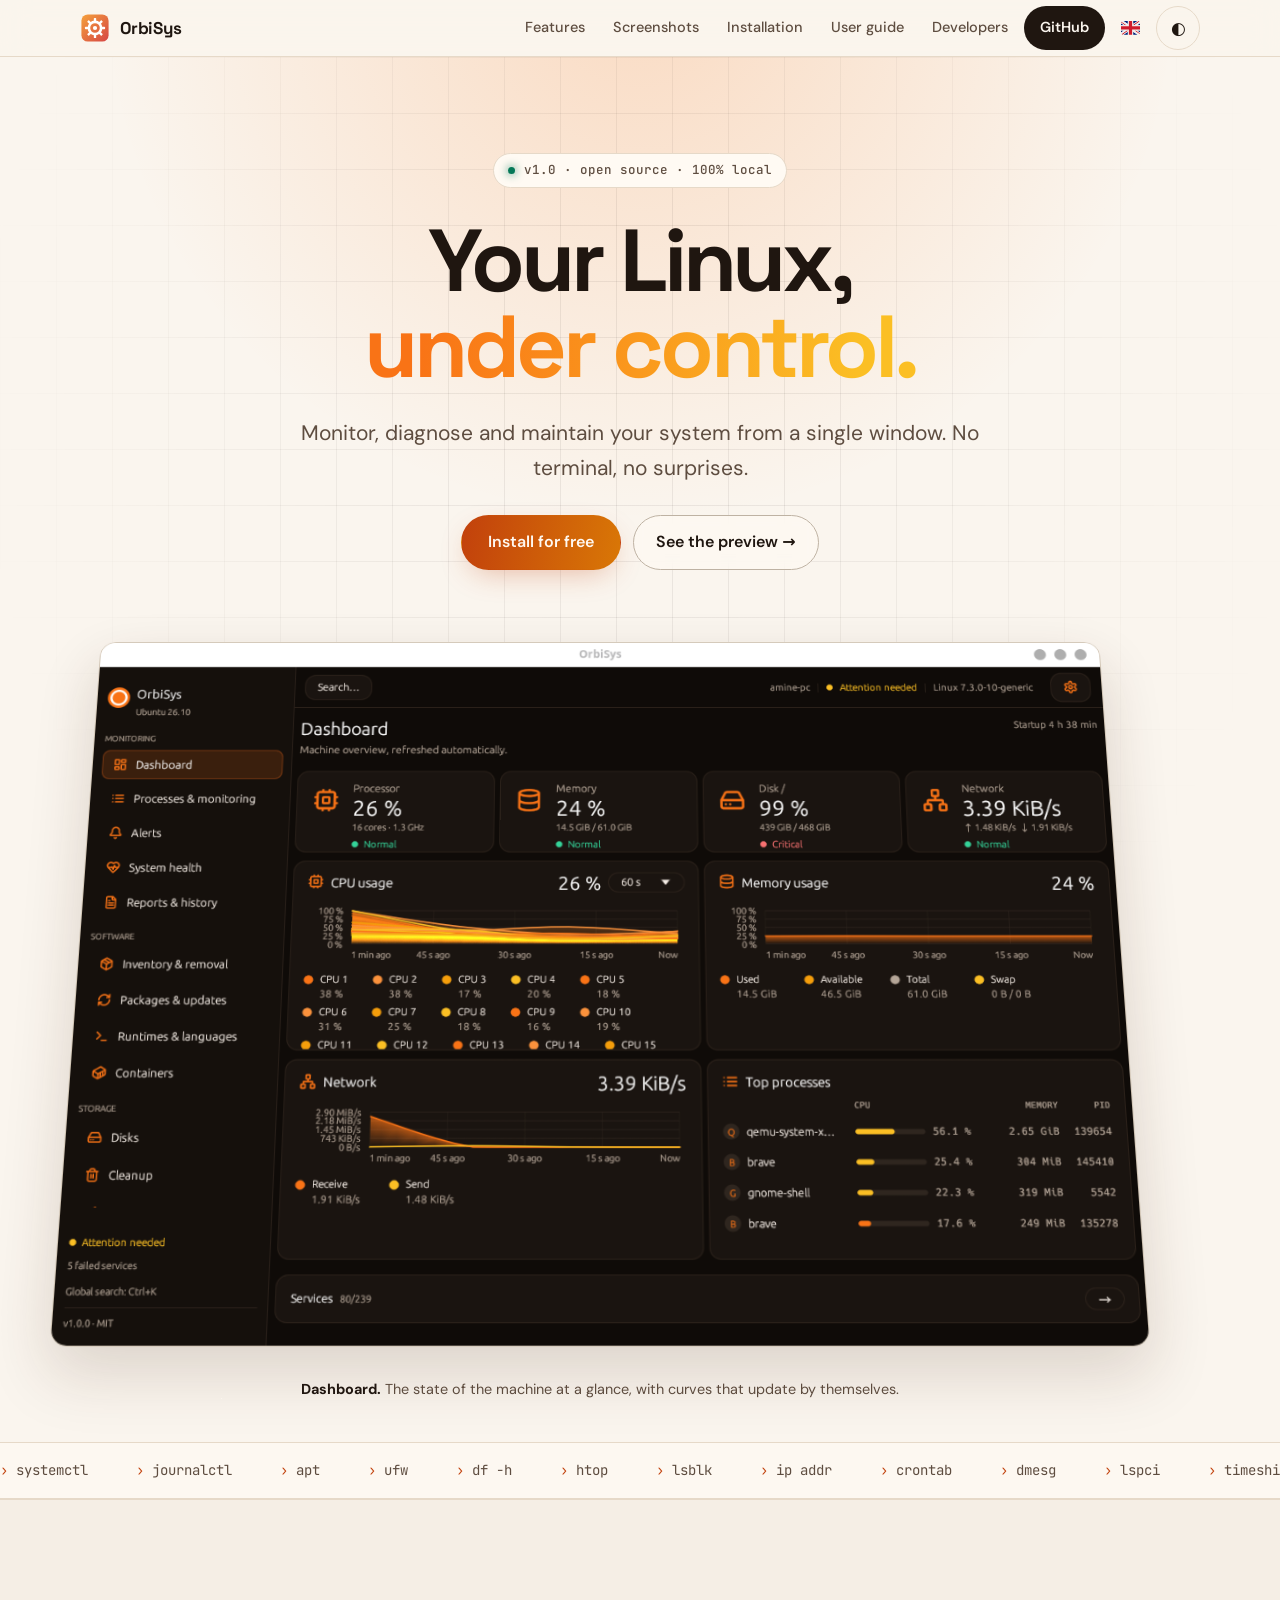
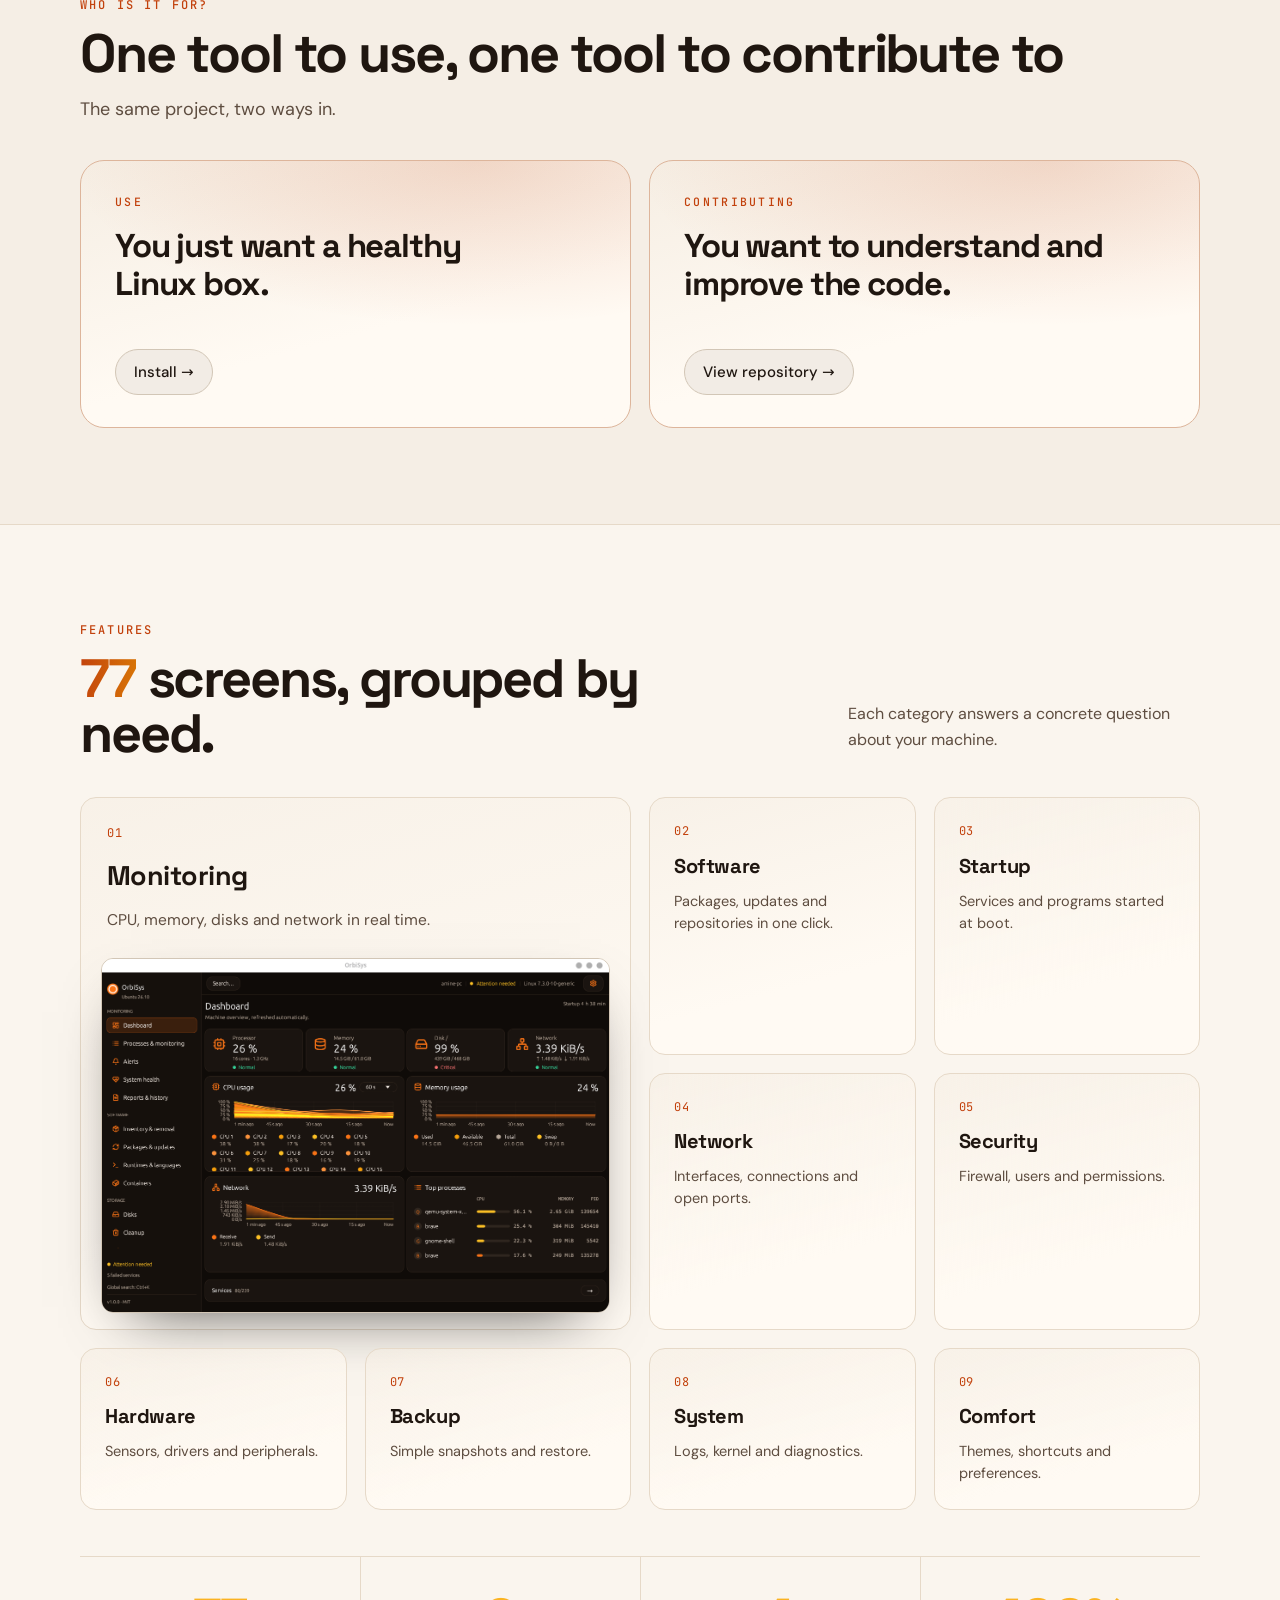
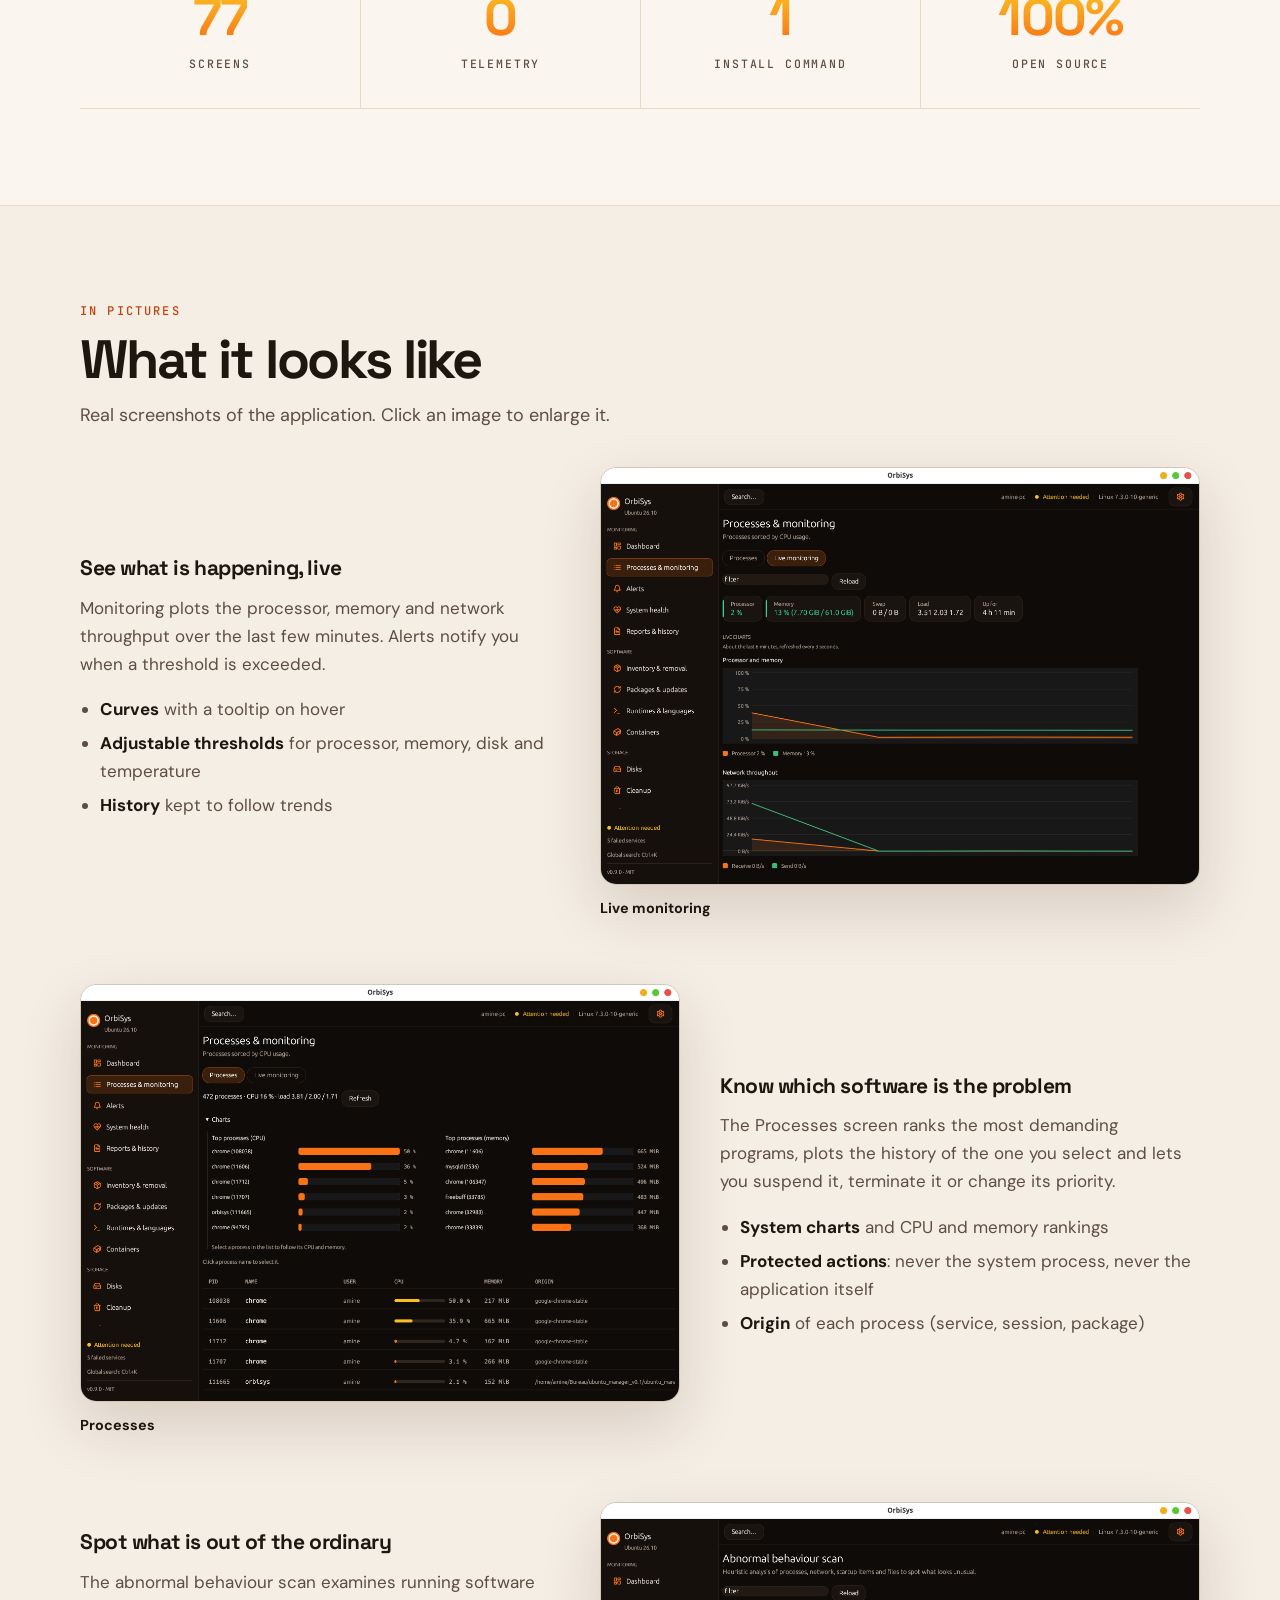
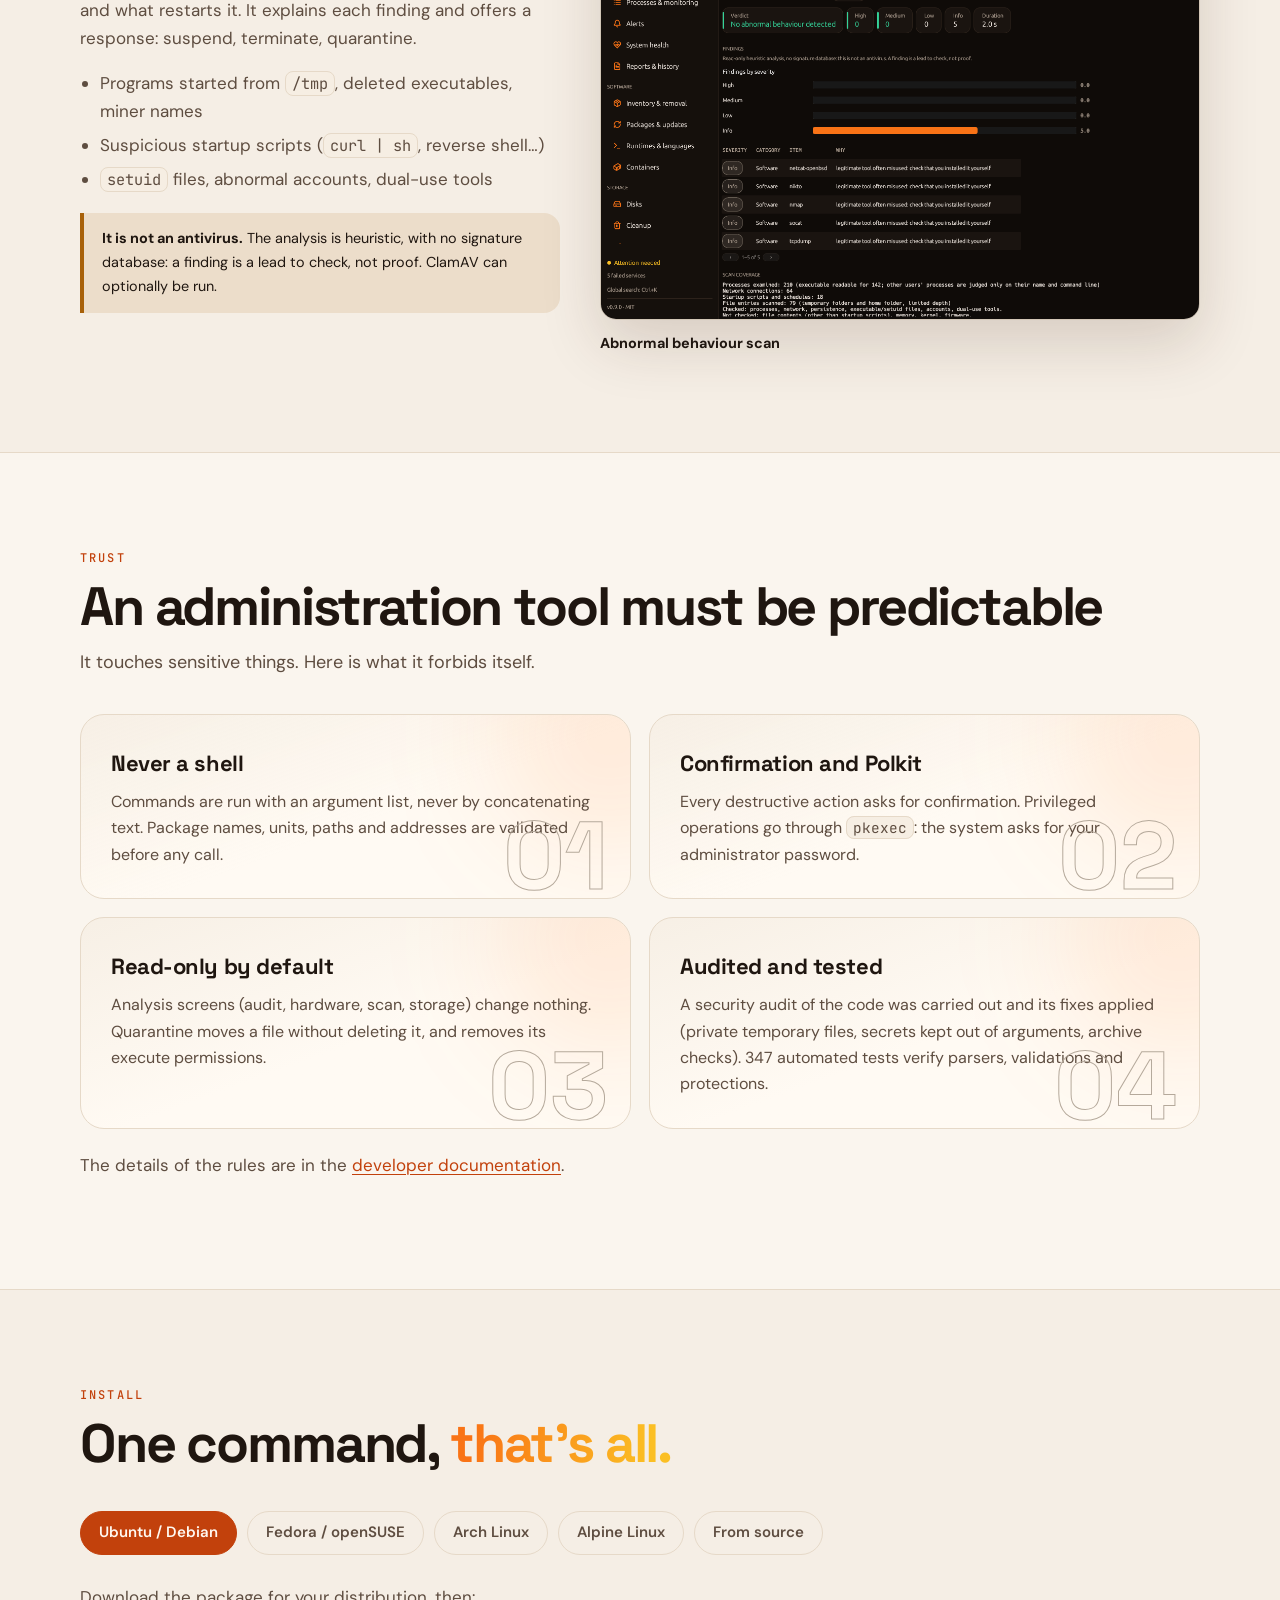
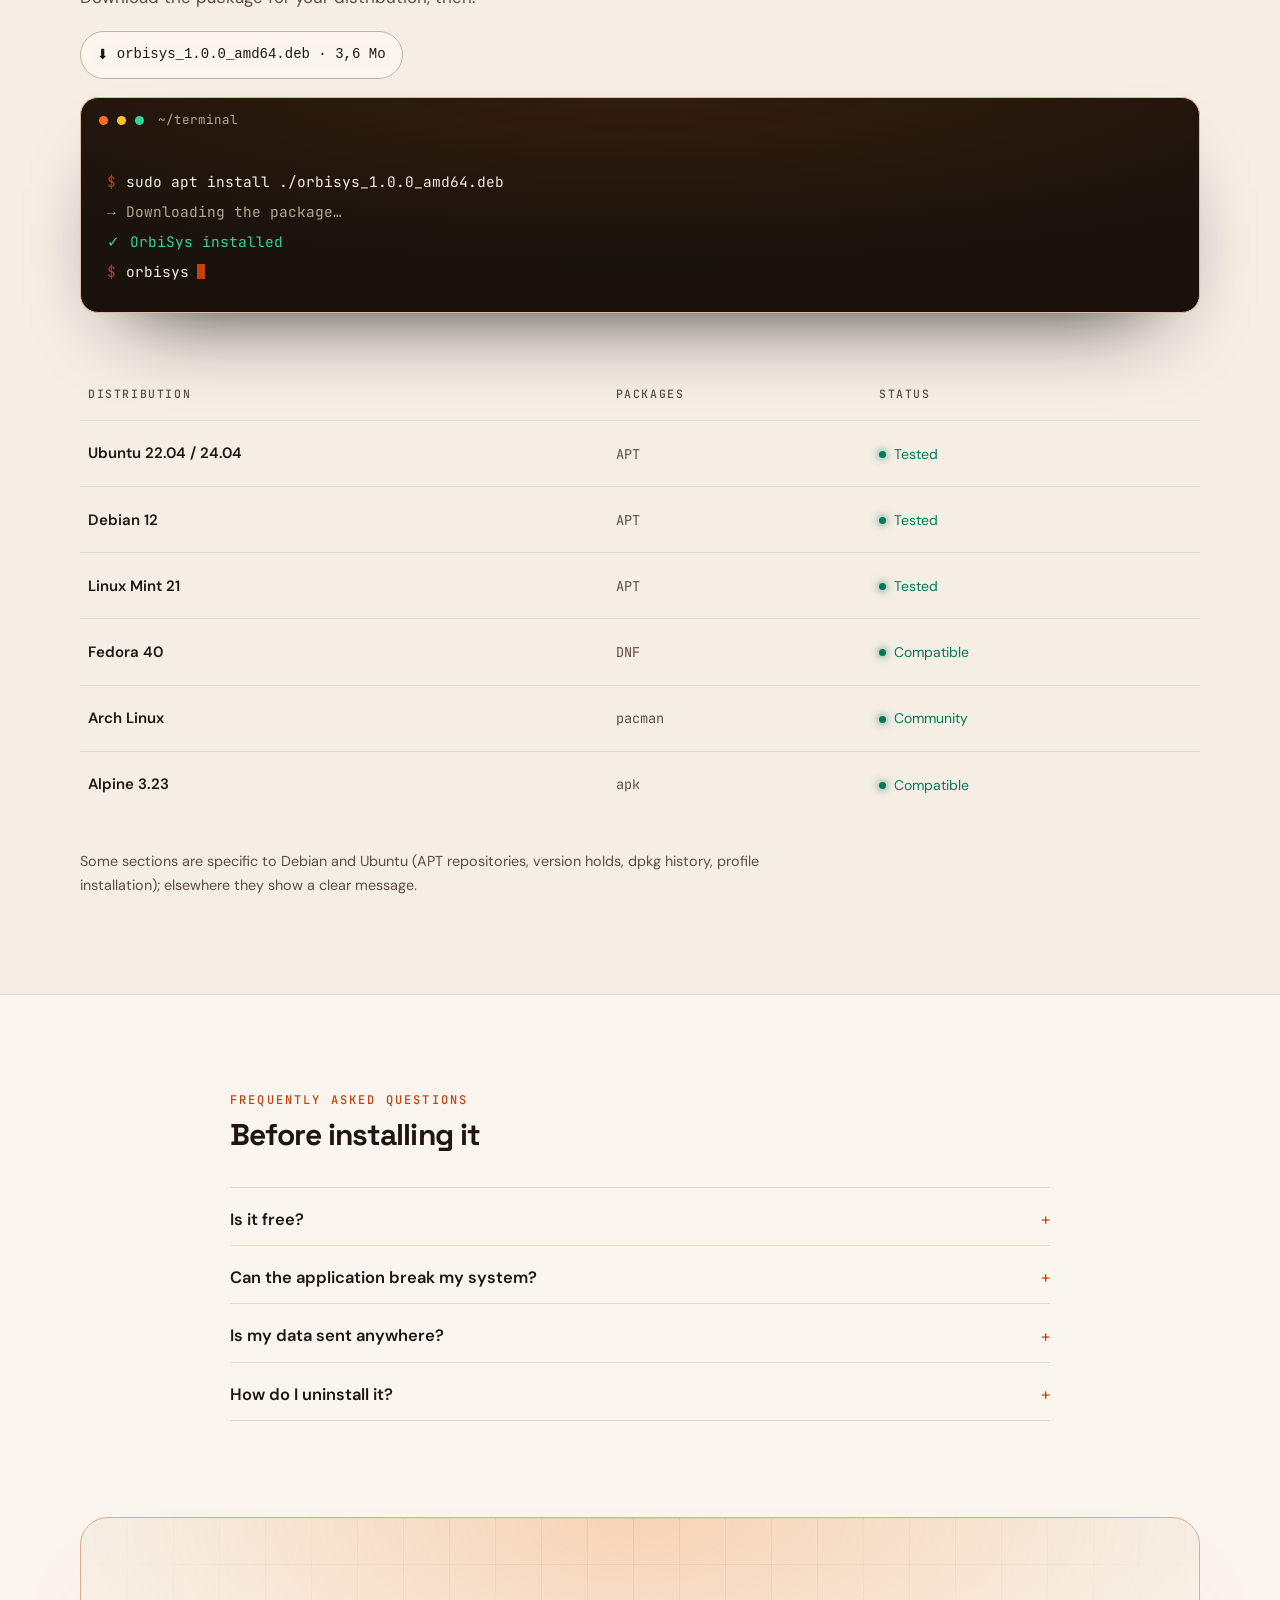
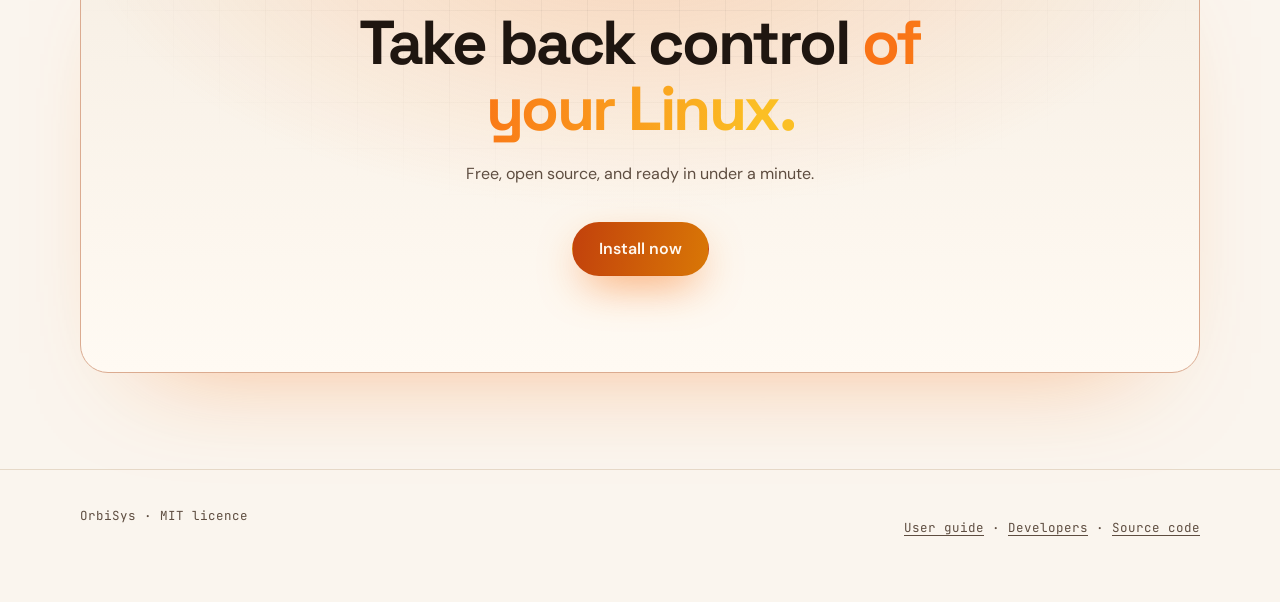
==== docs/index.html @ f0f33652 "docs: add project website for GitHub Pages" ====
<!DOCTYPE html>
<html lang="fr" data-theme="dark">
<head>
<meta charset="utf-8">
<meta name="viewport" content="width=device-width, initial-scale=1">
<title>OrbiSys — Votre Linux, sous contrôle</title>
<meta name="description" content="OrbiSys : application libre en Rust pour surveiller, entretenir et sécuriser un poste Linux. Logiciels, processus, disques, réseau, sécurité, sauvegardes : 77 écrans, un seul binaire.">
<meta name="theme-color" content="#0f0b08">
<!-- Les URL pointent vers https://github.com/aelharrak/orbisys (voir docs/README.md). -->
<meta property="og:type" content="website">
<meta property="og:title" content="OrbiSys — Votre Linux, sous contrôle">
<meta property="og:description" content="Surveillance en direct, scan des comportements anormaux, inventaire des logiciels, sauvegardes, sécurité : une application Linux libre, écrite en Rust.">
<meta property="og:image" content="https://aelharrak.github.io/orbisys/assets/screens/dashboard.png">
<link rel="icon" href="assets/logo.svg" type="image/svg+xml">
<link rel="stylesheet" href="assets/style.css">
<script src="assets/site.js"></script>
<script src="assets/lang.js" defer></script>
</head>
<body>
<a class="skip" href="#contenu">Aller au contenu</a>

<header class="site-header">
  <div class="wrap">
    <a class="brand" href="index.html" aria-label="OrbiSys, accueil">
      <img src="assets/logo.svg" alt="" width="30" height="30"> OrbiSys
    </a>
    <nav class="nav" aria-label="Navigation principale">
      <a href="#fonctionnalites">Fonctionnalités</a>
      <a href="#captures">Captures</a>
      <a href="#installation">Installation</a>
      <a href="utilisateurs.html">Guide utilisateur</a>
      <a href="developpeurs.html">Développeurs</a>
      <a href="https://github.com/aelharrak/orbisys" rel="noopener">GitHub</a>
      <button class="icon-btn" id="theme" type="button" aria-label="Changer de thème clair ou sombre" title="Thème clair / sombre">◐</button>
    </nav>
  </div>
</header>

<main id="contenu">
  <!-- ============ HERO ============ -->
  <div class="hero">
    <div class="wrap">
      <span class="eyebrow">v1.0 · open source · 100% local</span>
      <h1><span>Votre Linux,</span><br><span class="grad">sous contrôle.</span></h1>
      <p class="lead">Surveillez, diagnostiquez et entretenez votre système depuis une seule fenêtre. Sans terminal, sans surprise.</p>
      <div class="cta">
        <a class="btn btn-primary" href="#installation">Installer gratuitement</a>
        <a class="btn btn-ghost" href="#captures">Voir l'aperçu →</a>
      </div>
      <figure class="shot hero-shot">
        <button type="button" aria-label="Agrandir la capture du tableau de bord">
          <img src="assets/screens/dashboard.png" width="1180" height="821" alt="Tableau de bord d'OrbiSys : processeur, mémoire, disque, logiciels, courbes en direct, processus les plus actifs et montages">
        </button>
        <figcaption><b>Tableau de bord.</b> L'état de la machine d'un coup d'œil, avec des courbes qui se mettent à jour toutes seules.</figcaption>
      </figure>
    </div>
  </div>

  <!-- ============ POUR QUI ============ -->
  <section id="pour-qui" class="alt">
    <div class="wrap">
      <div class="kicker">Pour qui ?</div>
      <h2>Un outil pour utiliser, un outil pour contribuer</h2>
      <p class="section-lead">Le même projet, deux portes d'entrée.</p>
      <div class="grid g2">
        <a class="choix" href="utilisateurs.html">
          <span class="choix-tag">Utiliser</span>
          <span class="choix-title">Vous voulez simplement un Linux en bon état.</span>
          <span class="choix-cta">Installer →</span>
        </a>
        <a class="choix" href="developpeurs.html">
          <span class="choix-tag">Contribuer</span>
          <span class="choix-title">Vous voulez comprendre et améliorer le code.</span>
          <span class="choix-cta">Voir le dépôt →</span>
        </a>
      </div>
    </div>
  </section>

  <!-- ============ FONCTIONNALITÉS ============ -->
  <section id="fonctionnalites">
    <div class="wrap">
      <div class="kicker">Fonctionnalités</div>
      <div class="feat-head">
        <h2><span class="num">77</span> écrans, regroupés par besoin.</h2>
        <p class="feat-lead">Chaque catégorie répond à une question concrète sur votre machine.</p>
      </div>
      <div class="bento">
        <article class="bento-card bento-lead">
          <span class="bento-num">01</span>
          <h3>Surveillance</h3>
          <p>CPU, mémoire, disques et réseau en temps réel.</p>
          <figure class="bento-shot">
            <img src="assets/screens/dashboard.png" width="1180" height="821" loading="lazy" alt="Tableau de bord : anneaux CPU, mémoire, disque et swap, courbe d'usage du processeur">
          </figure>
        </article>
        <article class="bento-card">
          <span class="bento-num">02</span>
          <h3>Logiciels</h3>
          <p>Paquets, mises à jour et dépôts en un clic.</p>
        </article>
        <article class="bento-card">
          <span class="bento-num">03</span>
          <h3>Démarrage</h3>
          <p>Services et programmes lancés au boot.</p>
        </article>
        <article class="bento-card">
          <span class="bento-num">04</span>
          <h3>Réseau</h3>
          <p>Interfaces, connexions et ports ouverts.</p>
        </article>
        <article class="bento-card">
          <span class="bento-num">05</span>
          <h3>Sécurité</h3>
          <p>Pare-feu, utilisateurs et permissions.</p>
        </article>
        <article class="bento-card">
          <span class="bento-num">06</span>
          <h3>Matériel</h3>
          <p>Capteurs, pilotes et périphériques.</p>
        </article>
        <article class="bento-card">
          <span class="bento-num">07</span>
          <h3>Sauvegarde</h3>
          <p>Instantanés et restauration simples.</p>
        </article>
        <article class="bento-card">
          <span class="bento-num">08</span>
          <h3>Système</h3>
          <p>Journaux, noyau et diagnostics.</p>
        </article>
        <article class="bento-card">
          <span class="bento-num">09</span>
          <h3>Confort</h3>
          <p>Thèmes, raccourcis et préférences.</p>
        </article>
      </div>
      <div class="stats-band">
        <div><b class="stat-num">77</b><span>Écrans</span></div>
        <div><b class="stat-num">0</b><span>Télémétrie</span></div>
        <div><b class="stat-num">1</b><span>Commande d'install</span></div>
        <div><b class="stat-num">100%</b><span>Open source</span></div>
      </div>
    </div>
  </section>

  <!-- ============ CAPTURES ============ -->
  <section id="captures" class="alt">
    <div class="wrap">
      <div class="kicker">En images</div>
      <h2>À quoi ça ressemble</h2>
      <p class="section-lead">Captures réelles de l'application. Cliquez sur une image pour l'agrandir.</p>

      <div class="split" style="margin-bottom:64px">
        <div>
          <h3>Voir ce qui se passe, en direct</h3>
          <p class="muted">La surveillance trace le processeur, la mémoire et le débit réseau sur les dernières minutes. Les alertes préviennent par une notification quand un seuil est dépassé.</p>
          <ul>
            <li><b>Courbes</b> avec infobulle au survol</li>
            <li><b>Seuils</b> réglables pour le processeur, la mémoire, le disque et la température</li>
            <li><b>Historique</b> conservé pour suivre les tendances</li>
          </ul>
        </div>
        <figure class="shot">
          <button type="button" aria-label="Agrandir la capture de la surveillance"><img src="assets/screens/monitor.png" loading="lazy" width="1180" height="821" alt="Surveillance en direct : courbes du processeur, de la mémoire et du débit réseau, tableaux par interface et par disque"></button>
          <figcaption><b>Surveillance en direct</b></figcaption>
        </figure>
      </div>

      <div class="split rev" style="margin-bottom:64px">
        <div>
          <h3>Savoir quel logiciel pose problème</h3>
          <p class="muted">L'écran Processus classe les programmes les plus gourmands, trace l'historique de celui que vous sélectionnez et permet de le suspendre, le terminer ou changer sa priorité.</p>
          <ul>
            <li><b>Graphiques</b> système et classements processeur et mémoire</li>
            <li><b>Actions protégées</b> : jamais le processus système, jamais l'application elle-même</li>
            <li><b>Origine</b> de chaque processus (service, session, paquet)</li>
          </ul>
        </div>
        <figure class="shot">
          <button type="button" aria-label="Agrandir la capture des processus"><img src="assets/screens/processes.png" loading="lazy" width="1180" height="821" alt="Écran Processus avec graphiques du système, classements des processus les plus gourmands et liste détaillée"></button>
          <figcaption><b>Processus</b></figcaption>
        </figure>
      </div>

      <div class="split">
        <div>
          <h3>Repérer ce qui sort de l'ordinaire</h3>
          <p class="muted">Le scan des comportements anormaux examine les logiciels en cours d'exécution et ce qui les relance. Il explique chaque constat et propose une réponse : suspendre, terminer, mettre en quarantaine.</p>
          <ul>
            <li>Programmes lancés depuis <code>/tmp</code>, exécutables supprimés, noms de mineurs</li>
            <li>Scripts de démarrage douteux (<code>curl | sh</code>, shell inversé…)</li>
            <li>Fichiers <code>setuid</code>, comptes anormaux, outils à double usage</li>
          </ul>
          <div class="note warn-box"><b>Ce n'est pas un antivirus.</b> L'analyse est heuristique, sans base de signatures : un constat est un indice à vérifier, pas une preuve. ClamAV peut être lancé en option.</div>
        </div>
        <figure class="shot">
          <button type="button" aria-label="Agrandir la capture du scan"><img src="assets/screens/scan.png" loading="lazy" width="1180" height="821" alt="Scan des comportements anormaux : verdict, constats classés par gravité et couverture du scan"></button>
          <figcaption><b>Scan des comportements anormaux</b></figcaption>
        </figure>
      </div>

    </div>
  </section>

  <!-- ============ CONFIANCE ============ -->
  <section id="confiance">
    <div class="wrap">
      <div class="kicker">Confiance</div>
      <h2>Une application d'administration doit être prévisible</h2>
      <p class="section-lead">Elle touche à des choses sensibles. Voici ce qu'elle s'interdit.</p>
      <div class="grid g2">
        <div class="card"><h3>Jamais de shell</h3><p>Les commandes sont lancées avec une liste d'arguments, jamais par concaténation de texte. Noms de paquets, d'unités, chemins et adresses sont validés avant tout appel.</p></div>
        <div class="card"><h3>Confirmation et Polkit</h3><p>Toute action destructrice demande une confirmation. Les opérations privilégiées passent par <code>pkexec</code> : le système demande votre mot de passe administrateur.</p></div>
        <div class="card"><h3>Lecture seule par défaut</h3><p>Les écrans d'analyse (audit, matériel, scan, stockage) ne modifient rien. La quarantaine déplace un fichier sans le supprimer, et retire ses droits d'exécution.</p></div>
        <div class="card"><h3>Audité et testé</h3><p>Un audit de sécurité du code a été mené et ses corrections appliquées (fichiers temporaires privés, secrets hors des arguments, contrôle des archives). 347 tests automatiques vérifient parseurs, validations et protections.</p></div>
      </div>
      <p class="muted" style="margin-top:22px">Le détail des règles est dans la <a href="developpeurs.html#securite">documentation développeurs</a>.</p>
    </div>
  </section>

  <!-- ============ INSTALLATION ============ -->
  <section id="installation" class="alt">
    <div class="wrap">
      <div class="kicker">Installer</div>
      <h2>Une commande, <span class="grad">c'est tout.</span></h2>

      <div class="tabs">
        <div role="tablist" aria-label="Méthode d'installation">
          <button role="tab" id="t-deb" aria-selected="true" aria-controls="p-deb" type="button">Ubuntu / Debian</button>
          <button role="tab" id="t-rpm" aria-selected="false" aria-controls="p-rpm" tabindex="-1" type="button" data-no-i18n>Fedora / openSUSE</button>
          <button role="tab" id="t-arch" aria-selected="false" aria-controls="p-arch" tabindex="-1" type="button" data-no-i18n>Arch Linux</button>
          <button role="tab" id="t-apk" aria-selected="false" aria-controls="p-apk" tabindex="-1" type="button" data-no-i18n>Alpine Linux</button>
          <button role="tab" id="t-src" aria-selected="false" aria-controls="p-src" tabindex="-1" type="button">Depuis les sources</button>
        </div>

        <div role="tabpanel" id="p-deb" aria-labelledby="t-deb">
          <p class="muted">Téléchargez le paquet pour votre distribution, puis :</p>
          <p class="inst-dl"><a class="btn btn-ghost" href="downloads/orbisys_1.0.0_amd64.deb" download data-no-i18n>orbisys_1.0.0_amd64.deb · 3,6 Mo</a></p>
          <figure class="term">
            <div class="term-bar" data-no-i18n>~/terminal</div>
            <div class="term-body">
              <p data-no-i18n class="term-line cmd">sudo apt install ./orbisys_1.0.0_amd64.deb</p>
              <p class="term-line out">Téléchargement du paquet…</p>
              <p class="term-line done">OrbiSys installé</p>
              <p data-no-i18n class="term-line cmd last">orbisys</p>
            </div>
          </figure>
        </div>

        <div role="tabpanel" id="p-rpm" aria-labelledby="t-rpm" hidden>
          <p class="muted">Téléchargez le paquet pour votre distribution, puis :</p>
          <p class="inst-dl"><a class="btn btn-ghost" href="downloads/orbisys-1.0.0-1.x86_64.rpm" download data-no-i18n>orbisys-1.0.0-1.x86_64.rpm · 4,5 Mo</a></p>
          <figure class="term">
            <div class="term-bar" data-no-i18n>~/terminal</div>
            <div class="term-body">
              <p data-no-i18n class="term-line cmd">sudo dnf install ./orbisys-1.0.0-1.x86_64.rpm</p>
              <p data-no-i18n class="term-line cmd">sudo zypper install ./orbisys-1.0.0-1.x86_64.rpm</p>
              <p class="term-line out">Téléchargement du paquet…</p>
              <p class="term-line done">OrbiSys installé</p>
              <p data-no-i18n class="term-line cmd last">orbisys</p>
            </div>
          </figure>
        </div>

        <div role="tabpanel" id="p-arch" aria-labelledby="t-arch" hidden>
          <p class="muted">Téléchargez le paquet pour votre distribution, puis :</p>
          <p class="inst-dl"><a class="btn btn-ghost" href="downloads/orbisys-1.0.0-1-x86_64.pkg.tar.zst" download data-no-i18n>orbisys-1.0.0-1-x86_64.pkg.tar.zst · 3,6 Mo</a></p>
          <figure class="term">
            <div class="term-bar" data-no-i18n>~/terminal</div>
            <div class="term-body">
              <p data-no-i18n class="term-line cmd">sudo pacman -U ./orbisys-1.0.0-1-x86_64.pkg.tar.zst</p>
              <p class="term-line out">Téléchargement du paquet…</p>
              <p class="term-line done">OrbiSys installé</p>
              <p data-no-i18n class="term-line cmd last">orbisys</p>
            </div>
          </figure>
        </div>

        <div role="tabpanel" id="p-apk" aria-labelledby="t-apk" hidden>
          <p class="muted">Téléchargez le paquet pour votre distribution, puis :</p>
          <p class="inst-dl"><a class="btn btn-ghost" href="downloads/orbisys-1.0.0-r0.apk" download data-no-i18n>orbisys-1.0.0-r0.apk · 4,6 Mo</a></p>
          <figure class="term">
            <div class="term-bar" data-no-i18n>~/terminal</div>
            <div class="term-body">
              <p data-no-i18n class="term-line cmd">sudo apk add --allow-untrusted ./orbisys-1.0.0-r0.apk</p>
              <p class="term-line out">Téléchargement du paquet…</p>
              <p class="term-line done">OrbiSys installé</p>
              <p data-no-i18n class="term-line cmd last">orbisys</p>
            </div>
          </figure>
        </div>

        <div role="tabpanel" id="p-src" aria-labelledby="t-src" hidden>
          <p class="muted">Il faut Rust 1.80 ou plus récent (<a href="https://rustup.rs" rel="noopener">rustup.rs</a>).</p>
          <figure class="term">
            <div class="term-bar" data-no-i18n>~/src</div>
            <div class="term-body">
              <p data-no-i18n class="term-line cmd">git clone https://github.com/aelharrak/orbisys.git</p>
              <p data-no-i18n class="term-line cmd">cd orbisys</p>
              <p data-no-i18n class="term-line cmd">cargo build --release</p>
              <p data-no-i18n class="term-line cmd last">./target/release/orbisys</p>
            </div>
          </figure>
          <p class="muted">À l'exécution, l'interface utilise Wayland ou X11. Aucune bibliothèque Qt n'est nécessaire.</p>
        </div>

      </div>

      <div class="table-wrap table-plain">
        <table class="dist">
          <thead><tr><th>Distribution</th><th>Paquets</th><th>Statut</th></tr></thead>
          <tbody>
            <tr><td data-no-i18n>Ubuntu 22.04 / 24.04</td><td data-no-i18n>APT</td><td><span class="statut">Testé</span></td></tr>
            <tr><td data-no-i18n>Debian 12</td><td data-no-i18n>APT</td><td><span class="statut">Testé</span></td></tr>
            <tr><td data-no-i18n>Linux Mint 21</td><td data-no-i18n>APT</td><td><span class="statut">Testé</span></td></tr>
            <tr><td data-no-i18n>Fedora 40</td><td data-no-i18n>DNF</td><td><span class="statut">Compatible</span></td></tr>
            <tr><td data-no-i18n>Arch Linux</td><td data-no-i18n>pacman</td><td><span class="statut">Communauté</span></td></tr>
            <tr><td data-no-i18n>Alpine 3.23</td><td data-no-i18n>apk</td><td><span class="statut">Compatible</span></td></tr>
          </tbody>
        </table>
      </div>
      <p class="muted inst-note">Certaines rubriques sont propres à Debian et Ubuntu (dépôts APT, verrouillage de version, historique dpkg, installation des profils) ; ailleurs elles affichent un message clair.</p>
    </div>
  </section>

  <!-- ============ FAQ ============ -->
  <section id="faq">
    <div class="narrow">
      <div class="kicker">Questions fréquentes</div>
      <h2>Avant de l'installer</h2>
      <details><summary>Est-ce gratuit ?</summary><p>Oui, open source sous licence libre.</p></details>
      <details><summary>L'application peut-elle casser mon système ?</summary><p>Toute action sensible demande confirmation et affiche la commande exécutée.</p></details>
      <details><summary>Mes données sont-elles envoyées ?</summary><p>Non. Aucune connexion sortante hors mises à jour.</p></details>
      <details><summary>Comment désinstaller ?</summary><p>Une seule commande, sans résidu.</p></details>
    </div>
  </section>
  <!-- ============ APPEL À L'ACTION ============ -->
  <section id="commencer">
    <div class="wrap">
      <div class="cta-card">
        <h2>Reprenez la main <span class="grad">sur votre Linux.</span></h2>
        <p class="cta-sub">Gratuit, open source, et prêt en moins d'une minute.</p>
        <a class="btn btn-primary" href="#installation">Installer maintenant</a>
      </div>
    </div>
  </section>

</main>

<footer class="site-footer">
  <div class="wrap">
    <div>OrbiSys · licence MIT</div>
    <div>
      <a href="utilisateurs.html">Guide utilisateur</a><span aria-hidden="true"> · </span>
      <a href="developpeurs.html">Développeurs</a><span aria-hidden="true"> · </span>
      <a href="https://github.com/aelharrak/orbisys" rel="noopener">Code source</a>
    </div>
  </div>
</footer>

<dialog class="viewer" id="viewer" aria-label="Capture agrandie">
  <form method="dialog"><button type="submit">Fermer ✕</button></form>
  <img src="" alt="">
  <p></p>
</dialog>
</body>
</html>
---- docs/assets/style.css ----
/* OrbiSys — site statique. Aucune dépendance externe : polices incluses (assets/fonts), tout fonctionne hors ligne. */
@font-face { font-family: "Twemoji Country Flags"; src: url(fonts/twemoji-country-flags.woff2) format("woff2"); unicode-range: U+1F1E6-1F1FF, U+1F3F4, U+E0062-E007F; font-display: swap; } /* drapeaux Twemoji (CC-BY 4.0, via country-flag-emoji-polyfill, MIT) */
@font-face { font-family: "Space Grotesk"; src: url(fonts/space-grotesk.woff2) format("woff2"); font-weight: 300 700; font-display: swap; }
@font-face { font-family: "DM Sans"; src: url(fonts/dm-sans.woff2) format("woff2"); font-weight: 100 1000; font-display: swap; }
@font-face { font-family: "JetBrains Mono"; src: url(fonts/jetbrains-mono.woff2) format("woff2"); font-weight: 100 800; font-display: swap; }
:root {
  --bg: #0f0b08;
  --bg-soft: #15100c;
  --card: #1a1410;
  --card-2: #211a14;
  --border: #2c221b;
  --fg: #f5ede6;
  --muted: #b5a698;
  --accent: #f97316;
  --accent-fg: #1a0e05;
  --accent-soft: rgba(249, 115, 22, .13);
  --brand-1: #f97316;
  --brand-2: #fbbf24;
  --ok: #34d399;
  --warn: #fbbf24;
  --bad: #ff7a70;
  --code-bg: #0b0806;
  --radius: 22px;
  --shadow: 0 30px 80px rgba(0, 0, 0, .6), 0 0 90px rgba(249, 115, 22, .12);
  --mono: "JetBrains Mono", ui-monospace, SFMono-Regular, Menlo, Consolas, "Liberation Mono", monospace;
  --sans: "DM Sans", system-ui, -apple-system, "Segoe UI", Roboto, "Noto Sans", "Noto Sans CJK SC", "Noto Naskh Arabic", Arial, sans-serif;
  --display: "Space Grotesk", "DM Sans", system-ui, "Noto Sans", "Noto Sans CJK SC", "Noto Naskh Arabic", sans-serif;
  color-scheme: dark;
}
[data-theme="light"] {
  --bg: #faf5ee;
  --bg-soft: #f4ece1;
  --card: #fffaf3;
  --card-2: #f6eee3;
  --border: #e6d9c8;
  --fg: #1f1610;
  --muted: #5e4d40;
  --accent: #c2410c;
  --accent-fg: #fff8f0;
  --accent-soft: rgba(234, 88, 12, .1);
  --brand-1: #c2410c;
  --brand-2: #d97706;
  --ok: #047857;
  --warn: #a8610a;
  --bad: #c72d2d;
  --code-bg: #1a120c;
  --shadow: 0 24px 60px rgba(60, 30, 10, .16);
  color-scheme: light;
}
* { box-sizing: border-box; }
html { scroll-behavior: smooth; scroll-padding-top: 76px; }
body {
  margin: 0;
  background: var(--bg);
  color: var(--fg);
  font-family: var(--sans);
  font-size: 17px;
  line-height: 1.65;
  -webkit-font-smoothing: antialiased;
}
img { max-width: 100%; height: auto; display: block; }
a { color: var(--accent); text-decoration-thickness: 1px; text-underline-offset: 3px; }
a:hover { text-decoration-thickness: 2px; }
:focus-visible { outline: 3px solid var(--accent); outline-offset: 2px; border-radius: 6px; }
.skip { position: absolute; inset-inline-start: -999px; top: 8px; background: var(--accent); color: var(--accent-fg); padding: 8px 14px; border-radius: 8px; z-index: 100; }
.skip:focus { inset-inline-start: 8px; }
.wrap { width: min(1120px, 100% - 40px); margin-inline: auto; }
.narrow { width: min(820px, 100% - 40px); margin-inline: auto; }

/* ---- En-tête ---- */
.site-header {
  position: sticky; top: 0; z-index: 50;
  background: color-mix(in srgb, var(--bg) 88%, transparent);
  backdrop-filter: blur(12px);
  border-bottom: 1px solid var(--border);
}
.site-header .wrap { display: flex; align-items: center; gap: 18px; min-height: 62px; }
.brand { white-space: nowrap; display: flex; align-items: center; gap: 10px; color: var(--fg); text-decoration: none; font-weight: 700; letter-spacing: -.01em; }
.brand svg { width: 30px; height: 30px; }
.nav { display: flex; gap: 4px; margin-left: auto; align-items: center; flex-wrap: wrap; }
.nav a { color: var(--muted); text-decoration: none; padding: 7px 12px; border-radius: 9px; font-size: 15px; font-weight: 500; }
.nav a:hover, .nav a[aria-current="page"] { color: var(--fg); background: var(--card-2); }
.icon-btn { background: transparent; border: 1px solid var(--border); color: var(--fg); width: 38px; height: 38px; border-radius: 10px; cursor: pointer; font-size: 17px; }
.icon-btn:hover { background: var(--card-2); }

/* ---- Boutons ---- */
.btn {
  display: inline-flex; align-items: center; gap: 8px; font: inherit; font-weight: 600; font-size: 16px;
  padding: 11px 20px; border-radius: 11px; border: 1px solid transparent; text-decoration: none; cursor: pointer;
}
.btn-primary { background: var(--accent); color: var(--accent-fg); }
.btn-primary:hover { filter: brightness(1.08); text-decoration: none; }
.btn-ghost { background: transparent; color: var(--fg); border-color: var(--border); }
.btn-ghost:hover { background: var(--card-2); text-decoration: none; }

/* ---- Hero ---- */
.hero { padding: 72px 0 40px; text-align: center; }
.eyebrow { display: inline-block; font-size: 14px; font-weight: 600; color: var(--accent); background: var(--accent-soft); padding: 5px 14px; border-radius: 999px; margin-bottom: 20px; }
h1 { font-size: clamp(34px, 5.4vw, 60px); line-height: 1.08; letter-spacing: -.03em; margin: 0 0 20px; }
.grad { background: linear-gradient(100deg, var(--brand-1), var(--brand-2)); -webkit-background-clip: text; background-clip: text; color: transparent; }
.lead { font-size: clamp(18px, 2.2vw, 21px); color: var(--muted); max-width: 720px; margin: 0 auto 30px; }
.cta { display: flex; flex-wrap: wrap; gap: 12px; justify-content: center; }
.hero-shot { margin: 48px auto 0; width: min(1000px, 100%); }

/* ---- Cadres de capture ---- */
.shot { margin: 0; }
.shot button { all: unset; display: block; cursor: zoom-in; width: 100%; border-radius: var(--radius); }
.shot button:focus-visible { outline: 3px solid var(--accent); outline-offset: 3px; }
.shot img { border-radius: var(--radius); border: 1px solid var(--border); box-shadow: var(--shadow); width: 100%; background: var(--card); }
.shot figcaption { color: var(--muted); font-size: 15px; margin-top: 12px; }
.shot figcaption b { color: var(--fg); }

/* ---- Sections ---- */
section { padding: 72px 0; }
section.alt { background: var(--bg-soft); border-block: 1px solid var(--border); }
h2 { font-size: clamp(26px, 3.4vw, 38px); line-height: 1.15; letter-spacing: -.02em; margin: 0 0 14px; }
h3 { font-size: 21px; margin: 0 0 8px; letter-spacing: -.01em; }
h4 { font-size: 17px; margin: 22px 0 6px; }
.kicker { color: var(--accent); font-weight: 700; font-size: 14px; letter-spacing: .06em; text-transform: uppercase; margin-bottom: 10px; }
.section-lead { color: var(--muted); max-width: 720px; font-size: 18px; margin: 0 0 36px; }
p { margin: 0 0 14px; }
.muted { color: var(--muted); }

.grid { display: grid; gap: 18px; }
.g2 { grid-template-columns: repeat(2, minmax(0, 1fr)); }
.g3 { grid-template-columns: repeat(3, minmax(0, 1fr)); }
.g4 { grid-template-columns: repeat(4, minmax(0, 1fr)); }
.card { background: var(--card); border: 1px solid var(--border); border-radius: var(--radius); padding: 22px; }
.card h3 { font-size: 18px; }
.card p { color: var(--muted); font-size: 16px; margin: 0; }
.card .ico { font-size: 26px; margin-bottom: 10px; display: block; }
.stat { text-align: center; }
.stat b { display: block; font-size: 38px; letter-spacing: -.02em; color: var(--accent); line-height: 1.1; }
.stat span { color: var(--muted); font-size: 15px; }

.split { display: grid; grid-template-columns: 1fr 1.25fr; gap: 40px; align-items: center; }
.split.rev { grid-template-columns: 1.25fr 1fr; }
.split.rev > :first-child { order: 2; }
.split ul { padding-left: 20px; color: var(--muted); }
.split li { margin: 6px 0; }
.split li b { color: var(--fg); }

.gallery { display: grid; grid-template-columns: repeat(3, minmax(0, 1fr)); gap: 22px; }

/* ---- Code ---- */
pre, code { font-family: var(--mono); }
code { font-size: .9em; background: var(--card-2); border: 1px solid var(--border); padding: 1px 6px; border-radius: 6px; }
.code { position: relative; margin: 14px 0 22px; }
.code pre { margin: 0; background: var(--code-bg); color: #dbe5f7; border: 1px solid #1e2738; border-radius: 12px; padding: 16px 18px; overflow-x: auto; font-size: 14.5px; line-height: 1.6; }
.code pre code { background: none; border: 0; padding: 0; font-size: inherit; color: inherit; }
.code .copy { position: absolute; top: 9px; right: 9px; font: 600 12px var(--sans); background: #1c2536; color: #c9d6ee; border: 1px solid #2b3750; border-radius: 8px; padding: 4px 10px; cursor: pointer; }
.code .copy:hover { background: #26324a; }
.k { color: #7fb7ff; } .s { color: #8ee2b0; } .c { color: #6f7f9d; } .n { color: #f5c06a; }

/* ---- Onglets ---- */
.tabs [role="tablist"] { display: flex; flex-wrap: wrap; gap: 6px; margin-bottom: 14px; }
.tabs [role="tab"] { font: inherit; font-size: 15px; font-weight: 600; color: var(--muted); background: transparent; border: 1px solid var(--border); border-radius: 10px; padding: 8px 14px; cursor: pointer; }
.tabs [role="tab"][aria-selected="true"] { color: var(--accent-fg); background: var(--accent); border-color: var(--accent); }
.tabs [role="tabpanel"][hidden] { display: none; }

/* ---- Tableaux ---- */
.table-wrap { overflow-x: auto; border: 1px solid var(--border); border-radius: var(--radius); background: var(--card); }
table { border-collapse: collapse; width: 100%; font-size: 15.5px; }
th, td { text-align: left; padding: 12px 16px; border-bottom: 1px solid var(--border); vertical-align: top; }
th { font-size: 13px; text-transform: uppercase; letter-spacing: .05em; color: var(--muted); background: var(--card-2); }
tr:last-child td { border-bottom: 0; }
.ok { color: var(--ok); font-weight: 600; } .warn { color: var(--warn); font-weight: 600; } .bad { color: var(--bad); font-weight: 600; }
.pill { display: inline-block; font-size: 12.5px; font-weight: 700; padding: 2px 9px; border-radius: 999px; background: var(--accent-soft); color: var(--accent); }

.note { border-left: 4px solid var(--accent); background: var(--accent-soft); padding: 14px 18px; border-radius: 0 12px 12px 0; margin: 20px 0; color: var(--fg); }
.note.warn-box { border-color: var(--warn); background: color-mix(in srgb, var(--warn) 12%, transparent); }
.note b { color: var(--fg); }

details { background: var(--card); border: 1px solid var(--border); border-radius: 12px; padding: 4px 18px; margin: 10px 0; }
details[open] { padding-bottom: 12px; }
summary { cursor: pointer; font-weight: 600; padding: 12px 0; }
details p { color: var(--muted); margin: 0 0 8px; }

/* ---- Pages de documentation ---- */
.doc { display: grid; grid-template-columns: 230px minmax(0, 1fr); gap: 48px; padding: 48px 0 80px; }
.toc { position: sticky; top: 90px; align-self: start; font-size: 15px; }
.toc b { display: block; font-size: 13px; text-transform: uppercase; letter-spacing: .06em; color: var(--muted); margin-bottom: 8px; }
.toc a { display: block; color: var(--muted); text-decoration: none; padding: 5px 0 5px 12px; border-left: 2px solid var(--border); }
.toc a:hover { color: var(--fg); border-color: var(--accent); }
.doc h1 { font-size: clamp(30px, 4vw, 44px); text-align: left; }
.doc h2 { margin-top: 56px; padding-top: 8px; }
.doc h2:first-of-type { margin-top: 32px; }
.doc ul, .doc ol { color: var(--muted); padding-left: 22px; }
.doc li { margin: 6px 0; }
.doc li b, .doc li strong { color: var(--fg); }
.doc .shot { margin: 22px 0 30px; }

/* ---- Pied de page ---- */
.site-footer { border-top: 1px solid var(--border); padding: 36px 0 52px; color: var(--muted); font-size: 15px; }
.site-footer .wrap { display: flex; flex-wrap: wrap; gap: 14px 28px; justify-content: space-between; }
.site-footer a { color: var(--muted); }

/* ---- Visionneuse ---- */
dialog.viewer { border: 0; padding: 0; background: transparent; max-width: 96vw; max-height: 94vh; }
dialog.viewer::backdrop { background: rgba(5, 8, 14, .82); }
dialog.viewer img { max-width: 96vw; max-height: 86vh; border-radius: 12px; box-shadow: var(--shadow); }
dialog.viewer p { color: #dbe5f7; text-align: center; margin: 10px 0 0; font-size: 15px; }
dialog.viewer form { position: absolute; top: 8px; right: 8px; margin: 0; }
dialog.viewer button { background: rgba(20, 26, 40, .9); color: #fff; border: 1px solid #38455f; border-radius: 10px; padding: 6px 12px; cursor: pointer; font: 600 14px var(--sans); }

@media (max-width: 980px) {
  .g3, .g4, .gallery { grid-template-columns: repeat(2, minmax(0, 1fr)); }
  .split, .split.rev { grid-template-columns: 1fr; gap: 26px; }
  .split.rev > :first-child { order: 0; }
  .doc { grid-template-columns: minmax(0, 1fr); gap: 0; }
  .toc { position: static; margin-bottom: 20px; }
}
@media (max-width: 640px) {
  body { font-size: 16px; }
  .g2, .g3, .g4, .gallery { grid-template-columns: 1fr; }
  .nav a { padding: 6px 9px; font-size: 14px; }
  .hero { padding-top: 44px; }
  section { padding: 52px 0; }
}
@media (prefers-reduced-motion: reduce) { html { scroll-behavior: auto; } }

/* ---- Sélecteur de langue et bandeau de traduction partielle ---- */
#lang-select-wrap { display: inline-flex; align-items: center; }
#lang-select {
  appearance: none; -webkit-appearance: none;
  display: inline-flex; align-items: center; justify-content: center;
  font: inherit; font-size: 14px; color: var(--fg); background: transparent;
  border: 0; border-radius: 10px; padding: 7px 10px; height: 38px; cursor: pointer;
  text-align: center; transition: background .18s ease;
}
#lang-select:hover, #lang-select[aria-expanded="true"] { background: var(--card-2); }
#lang-select:focus-visible { outline: 2px solid var(--accent); outline-offset: 1px; border-radius: 999px; }

/* Liste de langues maison : ni bordure ni contour, seulement une ombre portée. */
#lang-menu {
  position: fixed; z-index: 80; margin: 0; padding: 6px; display: grid; gap: 2px; min-width: 56px;
  max-height: min(70vh, 440px); overflow-y: auto; overscroll-behavior: contain;
  background: var(--card); border: 0; border-radius: 16px;
  box-shadow: 0 18px 44px -14px rgba(0, 0, 0, .6);
}
#lang-menu[hidden] { display: none; }
#lang-menu .lang-option {
  display: grid; place-items: center; width: 100%; min-width: 56px; height: 40px; padding: 0 10px;
  border: 0; border-radius: 11px; background: transparent; color: var(--fg);
  font: inherit; font-size: 19px; line-height: 1; cursor: pointer;
  font-family: "Twemoji Country Flags", "Apple Color Emoji", "Segoe UI Emoji", "Noto Color Emoji", sans-serif;
}
#lang-menu .lang-option:hover, #lang-menu .lang-option.is-active { background: var(--card-2); }
#lang-menu .lang-option[aria-selected="true"] { background: var(--accent-soft); }
#lang-notice {
  position: relative; background: color-mix(in srgb, var(--warn) 14%, var(--bg)); color: var(--fg);
  border-bottom: 1px solid color-mix(in srgb, var(--warn) 45%, transparent);
  padding: 10px 52px 10px 20px; font-size: 14.5px; text-align: center;
}
.lang-notice-close { position: absolute; inset-inline-end: 12px; top: 50%; transform: translateY(-50%); background: transparent; border: 0; color: inherit; font-size: 16px; cursor: pointer; padding: 6px 10px; }

/* ---- Écriture de droite à gauche (arabe) : propriétés logiques et code toujours en LTR ---- */
[dir="rtl"] .nav { margin-left: 0; margin-right: auto; }
[dir="rtl"] .toc a { border-left: 0; border-right: 2px solid var(--border); padding: 5px 12px 5px 0; }
[dir="rtl"] .toc a:hover { border-right-color: var(--accent); }
[dir="rtl"] .note { border-left: 0; border-right: 4px solid var(--accent); border-radius: 12px 0 0 12px; }
[dir="rtl"] .note.warn-box { border-right-color: var(--warn); }
[dir="rtl"] th, [dir="rtl"] td { text-align: right; }
[dir="rtl"] .doc ul, [dir="rtl"] .doc ol, [dir="rtl"] .split ul { padding-left: 0; padding-right: 22px; }
[dir="rtl"] .code, [dir="rtl"] pre, [dir="rtl"] code { direction: ltr; text-align: left; unicode-bidi: isolate; }
[dir="rtl"] .code .copy { right: auto; left: 9px; }
[dir="rtl"] .doc h1, [dir="rtl"] .lead { text-align: start; }

/* ---- En-tête sur petit écran : la navigation passe sous la marque ---- */

.doc > article { min-width: 0; }
.doc pre, .doc .table-wrap { max-width: 100%; }

/* =====================================================================
   Habillage « atelier sombre » : fond chaud, halo orange, grille, pilules
   ===================================================================== */
body { font-size: 17px; background: var(--bg); }
h1, h2, h3, .brand, .stat b { font-family: var(--display); }
a { color: var(--accent); }
:focus-visible { outline-color: var(--accent); }

/* En-tête */
.site-header { background: color-mix(in srgb, var(--bg) 78%, transparent); backdrop-filter: blur(14px) saturate(1.2); }
.brand img { border-radius: 8px; }
.nav a { border-radius: 999px; font-size: 14.5px; }
.nav a:hover, .nav a[aria-current="page"] { background: transparent; color: var(--fg); }
.nav a:last-of-type { background: var(--fg); color: var(--bg); font-weight: 600; padding-inline: 16px; }
.nav a:last-of-type:hover { background: var(--accent); color: var(--accent-fg); }
.icon-btn { border-radius: 999px; }
#lang-select { border-radius: 999px; font-size: 19px; line-height: 1; padding: 0 12px; height: 44px; font-family: "Twemoji Country Flags", "Apple Color Emoji", "Segoe UI Emoji", "Noto Color Emoji", sans-serif; }

/* Boutons en pilule */
.btn { border-radius: 999px; padding: 13px 26px; transition: transform .2s, background .2s, box-shadow .2s; }
.btn-primary { background: var(--accent); color: var(--accent-fg); box-shadow: 0 10px 40px -8px rgba(249, 115, 22, .55); }
.btn-primary:hover { filter: none; transform: translateY(-2px); box-shadow: 0 16px 50px -8px rgba(249, 115, 22, .7); }
.btn-ghost { background: color-mix(in srgb, var(--card) 60%, transparent); backdrop-filter: blur(6px); }
.btn-ghost:hover { background: var(--card-2); transform: translateY(-2px); }

/* Hero : halo et grille */
.hero { position: relative; overflow: hidden; padding: 96px 0 40px; isolation: isolate; }
.hero::before {
  content: ""; position: absolute; inset: 0; z-index: -2;
  background:
    radial-gradient(60% 55% at 50% -5%, rgba(249, 115, 22, .32), transparent 70%),
    radial-gradient(40% 40% at 85% 25%, rgba(251, 191, 36, .08), transparent 70%);
}
.hero::after {
  content: ""; position: absolute; inset: 0; z-index: -1;
  background-image:
    linear-gradient(to right, color-mix(in srgb, var(--fg) 7%, transparent) 1px, transparent 1px),
    linear-gradient(to bottom, color-mix(in srgb, var(--fg) 7%, transparent) 1px, transparent 1px);
  background-size: 56px 56px;
  mask-image: radial-gradient(70% 70% at 50% 25%, #000 20%, transparent 75%);
  -webkit-mask-image: radial-gradient(70% 70% at 50% 25%, #000 20%, transparent 75%);
}
[data-theme="light"] .hero::before { background: radial-gradient(60% 55% at 50% -5%, rgba(249, 115, 22, .2), transparent 70%); }
.eyebrow {
  display: inline-flex; align-items: center; gap: 9px; font-family: var(--mono); font-size: 12.5px; font-weight: 500;
  color: var(--muted); background: var(--card); border: 1px solid var(--border); padding: 6px 14px; border-radius: 999px; margin-bottom: 30px;
}
.eyebrow::before { content: ""; width: 7px; height: 7px; border-radius: 50%; background: var(--ok); box-shadow: 0 0 10px var(--ok); }
h1 { font-size: clamp(40px, 7.2vw, 88px); line-height: .98; letter-spacing: -.045em; font-weight: 700; margin-bottom: 26px; animation: rise .8s both; }
.grad { background: linear-gradient(95deg, #f97316 10%, #fbbf24 90%); -webkit-background-clip: text; background-clip: text; color: transparent; }
.lead { animation: rise .8s .15s both; }
.cta { animation: rise .8s .3s both; }
.cta .btn-ghost { padding-inline: 22px; }


/* Capture héros inclinée, avec lueur */
.hero-shot { margin-top: 72px; width: min(1040px, 100%); perspective: 1800px; animation: rise .9s .45s both; }
.hero-shot button { transform: rotateX(8deg); transform-origin: 50% 100%; transition: transform .5s; }
.hero-shot button:hover { transform: rotateX(2deg); }
.hero-shot img { border-radius: 20px; box-shadow: var(--shadow); }
.shot img { border-radius: 16px; border-color: color-mix(in srgb, var(--fg) 10%, var(--border)); transition: transform .3s, box-shadow .3s; }
.gallery .shot:hover img, .split .shot:hover img { transform: translateY(-4px); box-shadow: var(--shadow); }

/* Sections */
section { padding: 96px 0; position: relative; }
section.alt { background: color-mix(in srgb, var(--bg-soft) 70%, transparent); border-block: 1px solid var(--border); }
.kicker { font-family: var(--mono); font-size: 12px; font-weight: 500; letter-spacing: .18em; color: var(--accent); }
h2 { font-size: clamp(30px, 4.6vw, 54px); line-height: 1.02; letter-spacing: -.04em; font-weight: 700; }
h3 { letter-spacing: -.02em; }
.section-lead { font-size: 18px; }

/* Cartes lumineuses */
.card {
  position: relative; overflow: hidden; border-radius: 24px; padding: 30px;
  background: linear-gradient(160deg, color-mix(in srgb, var(--card-2) 80%, transparent), var(--card) 55%);
  border: 1px solid var(--border);
  transition: transform .25s, border-color .25s;
}
.card::before {
  content: ""; position: absolute; top: -90px; inset-inline-end: -90px; width: 220px; height: 220px; border-radius: 50%;
  background: rgba(249, 115, 22, .12); filter: blur(60px); transition: background .3s; pointer-events: none;
}
.card:hover { transform: translateY(-4px); border-color: color-mix(in srgb, var(--accent) 45%, var(--border)); }
.card:hover::before { background: rgba(249, 115, 22, .3); }
.card > * { position: relative; }
.card .ico { width: 44px; height: 44px; display: grid; place-items: center; font-size: 22px; background: var(--accent-soft); border: 1px solid color-mix(in srgb, var(--accent) 30%, transparent); border-radius: 14px; margin-bottom: 18px; }
.card h3 { font-size: 22px; }
#pour-qui .card h3 { font-size: clamp(24px, 3vw, 32px); line-height: 1.15; max-width: 440px; }
#pour-qui .card .btn { padding: 9px 18px; font-size: 14.5px; background: var(--card-2); color: var(--fg); border-color: transparent; box-shadow: none; }
#pour-qui .card:hover .btn { background: var(--accent); color: var(--accent-fg); }
/* Principes : grands numéros en filigrane */
#confiance .grid { counter-reset: p; }
#confiance .card { counter-increment: p; min-height: 150px; }
#confiance .card::after {
  content: "0" counter(p); position: absolute; inset-inline-end: 22px; bottom: -6px;
  font-family: var(--display); font-weight: 700; font-size: 96px; line-height: 1; color: var(--accent); opacity: .13; pointer-events: none;
}

/* Boîtes, code, onglets */
.code pre { border-radius: 16px; border-color: color-mix(in srgb, var(--accent) 22%, #2c221b); box-shadow: 0 0 60px -20px rgba(249, 115, 22, .35); }
.code .copy { border-radius: 999px; background: #241b15; border-color: #3a2c21; }
.k { color: #fdba74; } .s { color: #6ee7b7; } .c { color: #8a7b6e; } .n { color: #fbbf24; }
.tabs [role="tab"] { border-radius: 999px; padding: 8px 18px; }
.note { border-radius: 0 16px 16px 0; }
.pill { border-radius: 999px; }
code { border-radius: 8px; }

/* Tableaux */
.table-wrap { border-radius: 20px; }
th { font-family: var(--mono); font-size: 11.5px; letter-spacing: .12em; background: transparent; }
td.ok::before { content: ""; display: inline-block; width: 7px; height: 7px; border-radius: 50%; background: var(--ok); margin-inline-end: 9px; vertical-align: middle; }

/* FAQ : liste à plus qui pivote */
#faq details { background: transparent; border: 0; border-bottom: 1px solid var(--border); border-radius: 0; padding: 2px 0; margin: 0; }
#faq details:first-of-type { border-top: 1px solid var(--border); }
#faq summary { list-style: none; display: flex; justify-content: space-between; align-items: center; gap: 16px; padding: 20px 0; }
#faq summary::-webkit-details-marker { display: none; }
#faq summary::after { content: "+"; color: var(--accent); font-size: 22px; line-height: 1; transition: transform .25s; flex: none; }
#faq details[open] summary::after { transform: rotate(45deg); }

/* Documentation */
.toc a:hover { border-color: var(--accent); }
.doc h1 { font-size: clamp(34px, 5vw, 56px); letter-spacing: -.04em; animation: none; }
.site-footer { font-family: var(--mono); font-size: 12.5px; }

/* Défilement de commandes (décoratif) */
.marquee { overflow: hidden; border-block: 1px solid var(--border); background: color-mix(in srgb, var(--card) 45%, transparent); padding: 16px 0; }
.marquee > div { display: flex; width: max-content; gap: 48px; font-family: var(--mono); font-size: 14px; color: var(--muted); animation: marquee 38s linear infinite; }
.marquee b { color: var(--accent); font-weight: 400; margin-inline-end: 8px; }
[dir="rtl"] .marquee, [dir="rtl"] .marquee > div { direction: ltr; }

@keyframes rise { from { transform: translateY(18px); } to { transform: none; } }
@keyframes marquee { to { transform: translateX(-50%); } }
@media (prefers-reduced-motion: reduce) {
  h1, .lead, .cta, .hero-shot, .marquee > div { animation: none; }
  .hero-shot button { transform: none; }
}
@media (max-width: 640px) {
  .hero { padding-top: 56px; }
  section { padding: 64px 0; }
  .hero-shot button { transform: none; }
  .card { padding: 24px; }
}

/* ---- Deux portes d'entrée : utiliser / contribuer ---- */
.choix {
  position: relative; overflow: hidden; display: flex; flex-direction: column; align-items: flex-start;
  gap: 16px; min-height: 268px; padding: 32px 34px; border-radius: 24px;
  text-decoration: none; color: var(--fg);
  background:
    radial-gradient(120% 100% at 72% 0%, color-mix(in srgb, var(--accent) 16%, transparent), transparent 62%),
    linear-gradient(165deg, color-mix(in srgb, var(--card-2) 75%, transparent), var(--card) 60%);
  border: 1px solid color-mix(in srgb, var(--accent) 24%, var(--border));
  transition: transform .25s, border-color .25s, box-shadow .25s;
}
.choix:hover, .choix:focus-visible {
  transform: translateY(-4px);
  border-color: color-mix(in srgb, var(--accent) 55%, var(--border));
  box-shadow: 0 24px 60px -30px rgba(249, 115, 22, .5);
  text-decoration: none;
}
.choix:focus-visible { outline: 3px solid var(--accent); outline-offset: 3px; }
.choix-tag { font-family: var(--mono); font-size: 11.5px; font-weight: 500; letter-spacing: .2em; text-transform: uppercase; color: var(--accent); }
.choix-title { font-family: var(--display); font-weight: 700; font-size: clamp(25px, 2.6vw, 33px); line-height: 1.14; letter-spacing: -.035em; max-width: 13em; }
.choix-cta {
  display: inline-flex; align-items: center; gap: 8px; margin-top: auto;
  padding: 10px 18px; border-radius: 999px; font-size: 15px; font-weight: 500; color: var(--fg);
  background: color-mix(in srgb, var(--fg) 6%, var(--card));
  border: 1px solid color-mix(in srgb, var(--fg) 10%, var(--border));
  transition: background .2s, transform .2s;
}
.choix:hover .choix-cta { background: color-mix(in srgb, var(--fg) 12%, var(--card)); transform: translateX(2px); }

/* ---- Fonctionnalités : entête et bento numéroté ---- */
.feat-head {
  display: grid; grid-template-columns: minmax(0, 1.1fr) minmax(0, .9fr);
  gap: 40px; align-items: end; margin-bottom: 36px;
}
.feat-head h2 { margin: 0; }
.feat-head .num {
  background: linear-gradient(95deg, var(--brand-1), var(--brand-2));
  -webkit-background-clip: text; background-clip: text; color: transparent;
}
.feat-lead { margin: 0 0 8px; color: var(--muted); font-size: 16px; max-width: 32ch; justify-self: end; }

.bento { display: grid; grid-template-columns: repeat(4, minmax(0, 1fr)); gap: 18px; }
.bento-card {
  position: relative; display: flex; flex-direction: column; gap: 8px; padding: 24px;
  border-radius: 16px; border: 1px solid var(--border);
  background: linear-gradient(165deg, color-mix(in srgb, var(--card-2) 55%, transparent), var(--card) 70%);
  transition: transform .25s, border-color .25s;
}
.bento-card:hover { transform: translateY(-3px); border-color: color-mix(in srgb, var(--accent) 45%, var(--border)); }
.bento-num { font-family: var(--mono); font-size: 12px; letter-spacing: .06em; color: var(--accent); }
.bento-card h3 { margin: 0; font-size: 20px; letter-spacing: -.02em; }
.bento-card p { margin: 0; color: var(--muted); font-size: 14.5px; line-height: 1.5; }
.bento-lead { grid-column: span 2; grid-row: span 2; gap: 10px; padding: 26px; }
.bento-lead h3 { font-size: 27px; }
.bento-lead p { font-size: 15.5px; }
.bento-shot {
  margin: 16px -6px -10px; border-radius: 12px; overflow: hidden;
  border: 1px solid color-mix(in srgb, var(--fg) 10%, var(--border));
  box-shadow: 0 24px 60px -30px rgba(0, 0, 0, .75);
}
.bento-shot img { width: 100%; height: auto; display: block; }

@media (max-width: 1000px) {
  .feat-head { grid-template-columns: 1fr; gap: 14px; align-items: start; }
  .feat-lead { justify-self: start; }
}
@media (max-width: 900px) {
  .bento { grid-template-columns: repeat(2, minmax(0, 1fr)); }
  .bento-lead { padding: 22px; }
}
@media (max-width: 620px) {
  .bento { grid-template-columns: 1fr; }
  .bento-lead { grid-column: auto; grid-row: auto; }
}

/* ---- FAQ : questions ouvertes, filets fins ---- */
#faq h2 { font-size: clamp(24px, 3.2vw, 30px); letter-spacing: -.03em; margin: 0 0 28px; }
#faq details { padding: 0; }
#faq details[open] { padding-bottom: 0; }
#faq summary { padding: 18px 0 12px; font-size: 16.5px; font-weight: 600; color: var(--fg); }
#faq summary::after { content: "+"; font-size: 17px; font-weight: 400; line-height: 1; }
#faq details p { margin: 0; padding: 2px 0 18px; font-size: 15px; line-height: 1.6; color: var(--muted); }

/* ---- Installation : terminal et tableau des distributions ---- */
#installation h2 { margin: 0 0 30px; }
.term {
  /* Terminal toujours sombre : couleurs fixes, sinon --fg (thème clair = brun très
     sombre) rend le texte des commandes invisible sur le fond du terminal. */
  --term-fg: #f5ede6;
  --term-muted: #b5a698;
  --term-ok: #34d399;
  margin: 0 0 46px; border-radius: 18px; overflow: hidden;
  border: 1px solid color-mix(in srgb, var(--accent) 20%, var(--border));
  background:
    radial-gradient(120% 140% at 50% -10%, rgba(249, 115, 22, .12), transparent 62%),
    var(--code-bg);
  box-shadow: 0 40px 90px -50px rgba(0, 0, 0, .95);
}
.term-bar {
  display: flex; align-items: center; gap: 10px; padding: 12px 18px;
  font-family: var(--mono); font-size: 12.5px; color: var(--term-muted);
  border-bottom: 1px solid color-mix(in srgb, var(--fg) 9%, transparent);
}
.term-bar::before { content: ""; width: 9px; height: 9px; border-radius: 50%; background: var(--accent); }
.term-body { padding: 20px 20px 24px; font-family: var(--mono); font-size: 14.5px; line-height: 2.05; }
.term-line { margin: 0; color: var(--term-fg); overflow-wrap: anywhere; }
.term-line::before { margin-inline-end: 10px; }
.term-line.cmd::before { content: "$"; color: var(--accent); }
.term-line.out { color: var(--term-muted); }
.term-line.out::before { content: "→"; }
.term-line.done { color: var(--term-ok); }
.term-line.done::before { content: "✓"; }
.term-line.last::after {
  content: ""; display: inline-block; width: 8px; height: 1em; margin-inline-start: 8px;
  vertical-align: -2px; background: var(--accent); animation: caret 1.1s steps(1) infinite;
}
@keyframes caret { 50% { opacity: 0; } }

.table-wrap table.dist { width: 100%; border-collapse: collapse; font-size: 15px; }
.table-wrap table.dist th {
  text-align: start; font-family: var(--mono); font-size: 11.5px; font-weight: 500;
  letter-spacing: .14em; text-transform: uppercase; color: var(--muted);
  padding: 0 0 14px; border: 0; border-bottom: 1px solid var(--border); background: none;
}
.table-wrap table.dist td {
  padding: 17px 0; border: 0; border-top: 1px solid var(--border); background: none; vertical-align: middle;
}
.table-wrap table.dist tr:first-child td { border-top: 0; }
.table-wrap table.dist td:first-child { font-weight: 600; color: var(--fg); }
.table-wrap table.dist td:nth-child(2) { font-family: var(--mono); font-size: 13.5px; color: var(--muted); }
.statut { display: inline-flex; align-items: center; gap: 8px; font-size: 14px; color: var(--ok); }
.statut::before { content: ""; width: 7px; height: 7px; border-radius: 50%; background: currentColor; box-shadow: 0 0 8px currentColor; }
.table-wrap.table-plain { border: 0; border-radius: 0; background: none; overflow: visible; }
.inst-note { font-size: 14.5px; margin: 16px 0 0; }
.inst-note code { font-size: .92em; }

@media (prefers-reduced-motion: reduce) { .term-line.last::after { animation: none; } }
@media (max-width: 640px) {
  .term-body { font-size: 12.5px; padding: 16px 14px 20px; line-height: 1.9; }
  .table-wrap table.dist td, .table-wrap table.dist th { font-size: 13.5px; }
}

/* Onglets d'installation : le terminal remplace l'ancien bloc de code */
.tabs .term { margin: 4px 0 0; }
.tabs .term-body { padding: 18px 20px 20px; }
.tabs [role="tabpanel"] > p.muted:last-child { margin-top: 14px; }

/* ---- Appel à l'action final ---- */
#commencer { padding: 0 0 96px; }
.cta-card {
  position: relative; overflow: hidden; text-align: center;
  padding: 92px 32px 96px; border-radius: 28px;
  border: 1px solid color-mix(in srgb, var(--accent) 30%, var(--border));
  background:
    radial-gradient(72% 92% at 50% 0%, rgba(249, 115, 22, .22), transparent 70%),
    linear-gradient(180deg, var(--card-2), var(--card));
  box-shadow: 0 50px 110px -70px rgba(249, 115, 22, .55);
}
.cta-card::before {
  content: ""; position: absolute; inset: 0; pointer-events: none;
  background-image:
    linear-gradient(to right, color-mix(in srgb, var(--fg) 6%, transparent) 1px, transparent 1px),
    linear-gradient(to bottom, color-mix(in srgb, var(--fg) 6%, transparent) 1px, transparent 1px);
  background-size: 46px 46px;
  -webkit-mask-image: radial-gradient(72% 88% at 50% 0%, #000, transparent 76%);
  mask-image: radial-gradient(72% 88% at 50% 0%, #000, transparent 76%);
}
.cta-card > * { position: relative; }
.cta-card h2 {
  max-width: 16ch; margin: 0 auto 20px;
  font-size: clamp(32px, 5.2vw, 62px); line-height: 1.06; letter-spacing: -.04em;
}
.cta-sub { margin: 0 0 34px; color: var(--muted); font-size: 16px; }
.cta-card .btn-primary { box-shadow: 0 16px 44px -12px rgba(249, 115, 22, .75); }

@media (max-width: 640px) {
  #commencer { padding: 40px 0 64px; }
  .cta-card { padding: 56px 22px 60px; border-radius: 22px; }
  .cta-card h2 { max-width: 20ch; }
}

/* ---- Bandeau de chiffres (fonctionnalités) ---- */
.stats-band {
  display: grid; grid-template-columns: repeat(4, 1fr);
  margin: 46px 0 0; border-block: 1px solid var(--border);
}
.stats-band > div {
  display: flex; flex-direction: column; align-items: center; justify-content: center;
  gap: 12px; padding: 34px 14px; border-inline-start: 1px solid var(--border);
}
.stats-band > div:first-child { border-inline-start: 0; }
.stats-band .stat-num {
  font-family: var(--display); font-weight: 800; font-size: clamp(34px, 4.4vw, 52px);
  line-height: 1; letter-spacing: -.03em;
  background: linear-gradient(180deg, #fbbf24, #f97316);
  -webkit-background-clip: text; background-clip: text; color: transparent;
}
.stats-band span {
  font-family: var(--mono); font-size: 11.5px; font-weight: 500;
  letter-spacing: .16em; text-transform: uppercase; color: var(--muted); text-align: center;
}

@media (max-width: 800px) {
  .stats-band { grid-template-columns: repeat(2, 1fr); }
  .stats-band > div:nth-child(odd) { border-inline-start: 0; }
  .stats-band > div:nth-child(n+3) { border-top: 1px solid var(--border); }
  .stats-band .stat-num { font-size: 36px; }
}
/* ---- Installation : respirations entre onglets, terminal, tableau et note ---- */
#installation h2 { margin-bottom: 40px; }
.tabs { margin-bottom: 72px; }
.tabs [role="tablist"] { gap: 10px; margin-bottom: 28px; }
.tabs [role="tabpanel"] > p.muted { margin: 0 0 20px; }
.tabs [role="tabpanel"] > p.muted:last-child { margin: 22px 0 0; }
.tabs .term { margin: 0; }
.tabs .term-body { padding: 24px 26px 26px; }
.tabs .note { margin: 22px 0 0; }
.table-wrap table.dist th { padding: 0 8px 16px; }
.table-wrap table.dist td { padding: 20px 8px; }
.inst-note { margin: 32px 0 0; line-height: 1.7; max-width: 760px; }
#faq h2 { margin-bottom: 36px; }


/* =====================================================================
   Reprise du design Lovable (projet OrbiSys) : jetons, en-tête compact,
   grille « bento », numéros en filigrane, terminal, cibles tactiles
   ===================================================================== */
:root { --header-h: 56px; --halo: color-mix(in oklab, var(--accent) 38%, transparent); --grad-accent: linear-gradient(100deg, var(--accent) 0%, #fbbf24 100%); --dur: 240ms; --ease: cubic-bezier(.2, .7, .2, 1); }
[data-theme="light"] { --grad-accent: linear-gradient(100deg, var(--accent) 0%, #d97706 100%); }
html { scroll-padding-top: calc(var(--header-h) + 16px); }
.site-header .wrap { min-height: var(--header-h); }
.btn-primary { background: var(--grad-accent); box-shadow: 0 10px 30px -10px var(--halo); min-height: 48px; }
.btn-primary:hover { box-shadow: 0 16px 40px -10px var(--halo); }
.btn { min-height: 48px; justify-content: center; }
.btn-ghost { border-color: color-mix(in oklab, var(--fg) 18%, var(--border)); }
.btn-ghost:hover { border-color: var(--accent); }
.hero-shot button { transform: rotateX(14deg) scale(.96); transform-origin: 50% 0; }
.hero-shot button:hover { transform: rotateX(4deg) scale(.99); }

/* Grille bento des catégories */
#fonctionnalites .g3 { grid-template-columns: repeat(3, minmax(0, 1fr)); }
#fonctionnalites .g3 > .card:nth-child(1) { grid-column: span 2; }
#fonctionnalites .g3 > .card:nth-child(5) { grid-row: span 2; }
#fonctionnalites .g3 > .card:nth-child(9) { grid-column: span 2; }

/* Principes : numéros en contour */
#confiance .card::after { color: transparent; -webkit-text-stroke: 1px color-mix(in oklab, var(--fg) 22%, var(--border)); opacity: 1; }

/* Terminal : pastilles de fenêtre */
.term-bar::before { background: #f97316; box-shadow: 18px 0 0 #fbbf24, 36px 0 0 #34d399; margin-inline-end: 40px; }

/* Cibles tactiles et lisibilité */
.nav a, .toc a, .site-footer a { min-height: 44px; display: inline-flex; align-items: center; }
.toc a { display: flex; }
.icon-btn { min-width: 44px; min-height: 44px; }
.tabs [role="tab"] { min-height: 44px; }
.note, .shot figcaption, .inst-note { font-size: max(14px, .9rem); }
[dir="rtl"] .marquee > div { animation-direction: reverse; }

/* En-tête compact sur téléphone : un seul bouton menu */
.burger { display: none; }
@media (max-width: 860px) {
  .site-header { position: sticky; }
  .site-header .wrap { flex-wrap: nowrap; padding-block: 0; gap: 10px; }
  .burger { display: inline-grid; place-items: center; margin-inline-start: auto; min-width: 44px; min-height: 44px; border-radius: 999px; border: 1px solid var(--border); background: transparent; color: var(--fg); font-size: 20px; cursor: pointer; }
  .nav { display: none; position: absolute; top: var(--header-h); inset-inline: 0; margin: 0 !important; width: auto; padding: 12px 20px 20px; flex-direction: column; align-items: stretch; gap: 2px; background: var(--bg-soft); border-bottom: 1px solid var(--border); max-height: calc(100vh - var(--header-h)); overflow-y: auto; }
  .nav[data-open="true"] { display: flex; }
  .nav a { min-height: 48px; padding-inline: 14px; }
  .nav a:last-of-type { justify-content: center; margin-top: 6px; }
  .nav .icon-btn, .nav #lang-select-wrap { align-self: flex-start; margin-top: 8px; }
  #fonctionnalites .g3 { grid-template-columns: repeat(2, minmax(0, 1fr)); }
  #fonctionnalites .g3 > .card { grid-column: auto !important; grid-row: auto !important; }
  .hero-shot button { transform: none; }
}
@media (max-width: 560px) { #fonctionnalites .g3 { grid-template-columns: 1fr; } }

/* ---- Installation : téléchargement direct ---- */
.inst-dl { margin: 0 0 18px; }
.inst-dl .btn { padding: 9px 16px; font-size: 14px; font-weight: 500; font-family: ui-monospace, SFMono-Regular, Menlo, Consolas, monospace; }
.inst-dl .btn::before { content: "⬇"; font-family: system-ui, sans-serif; }
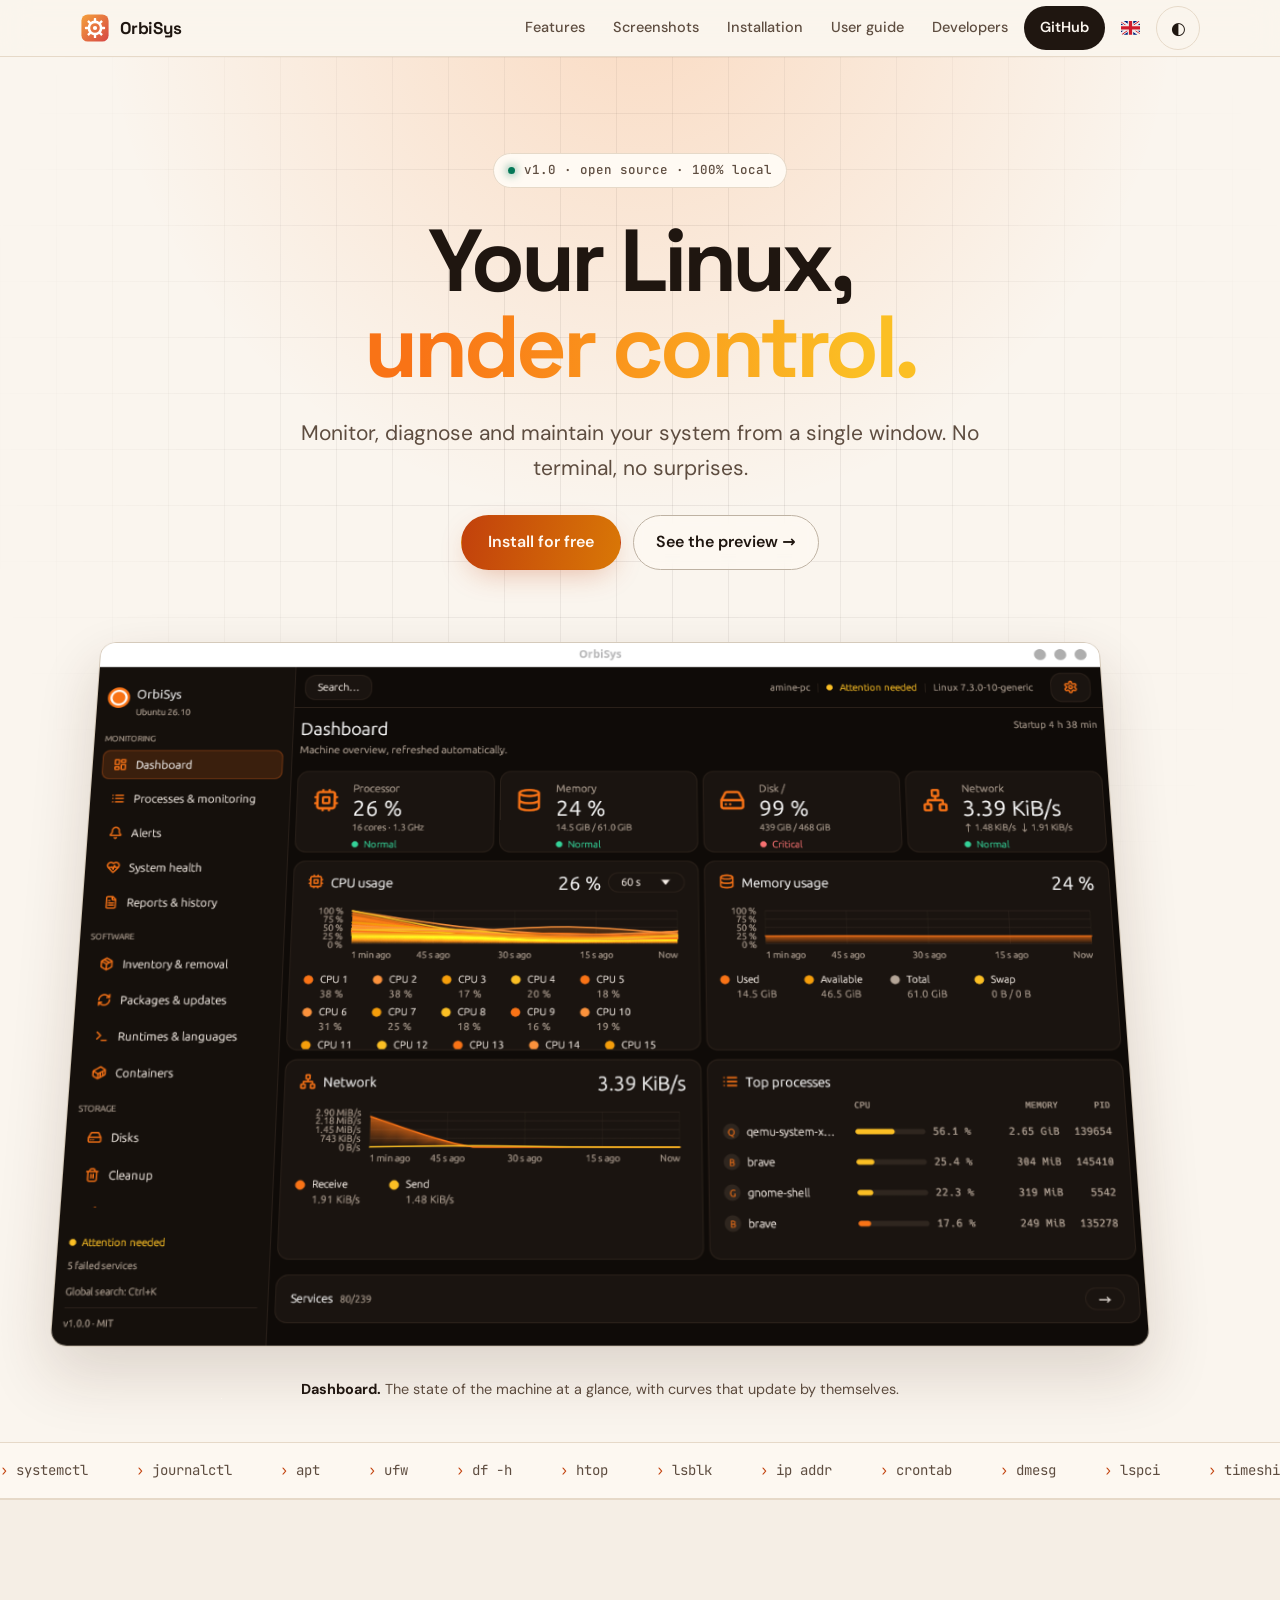
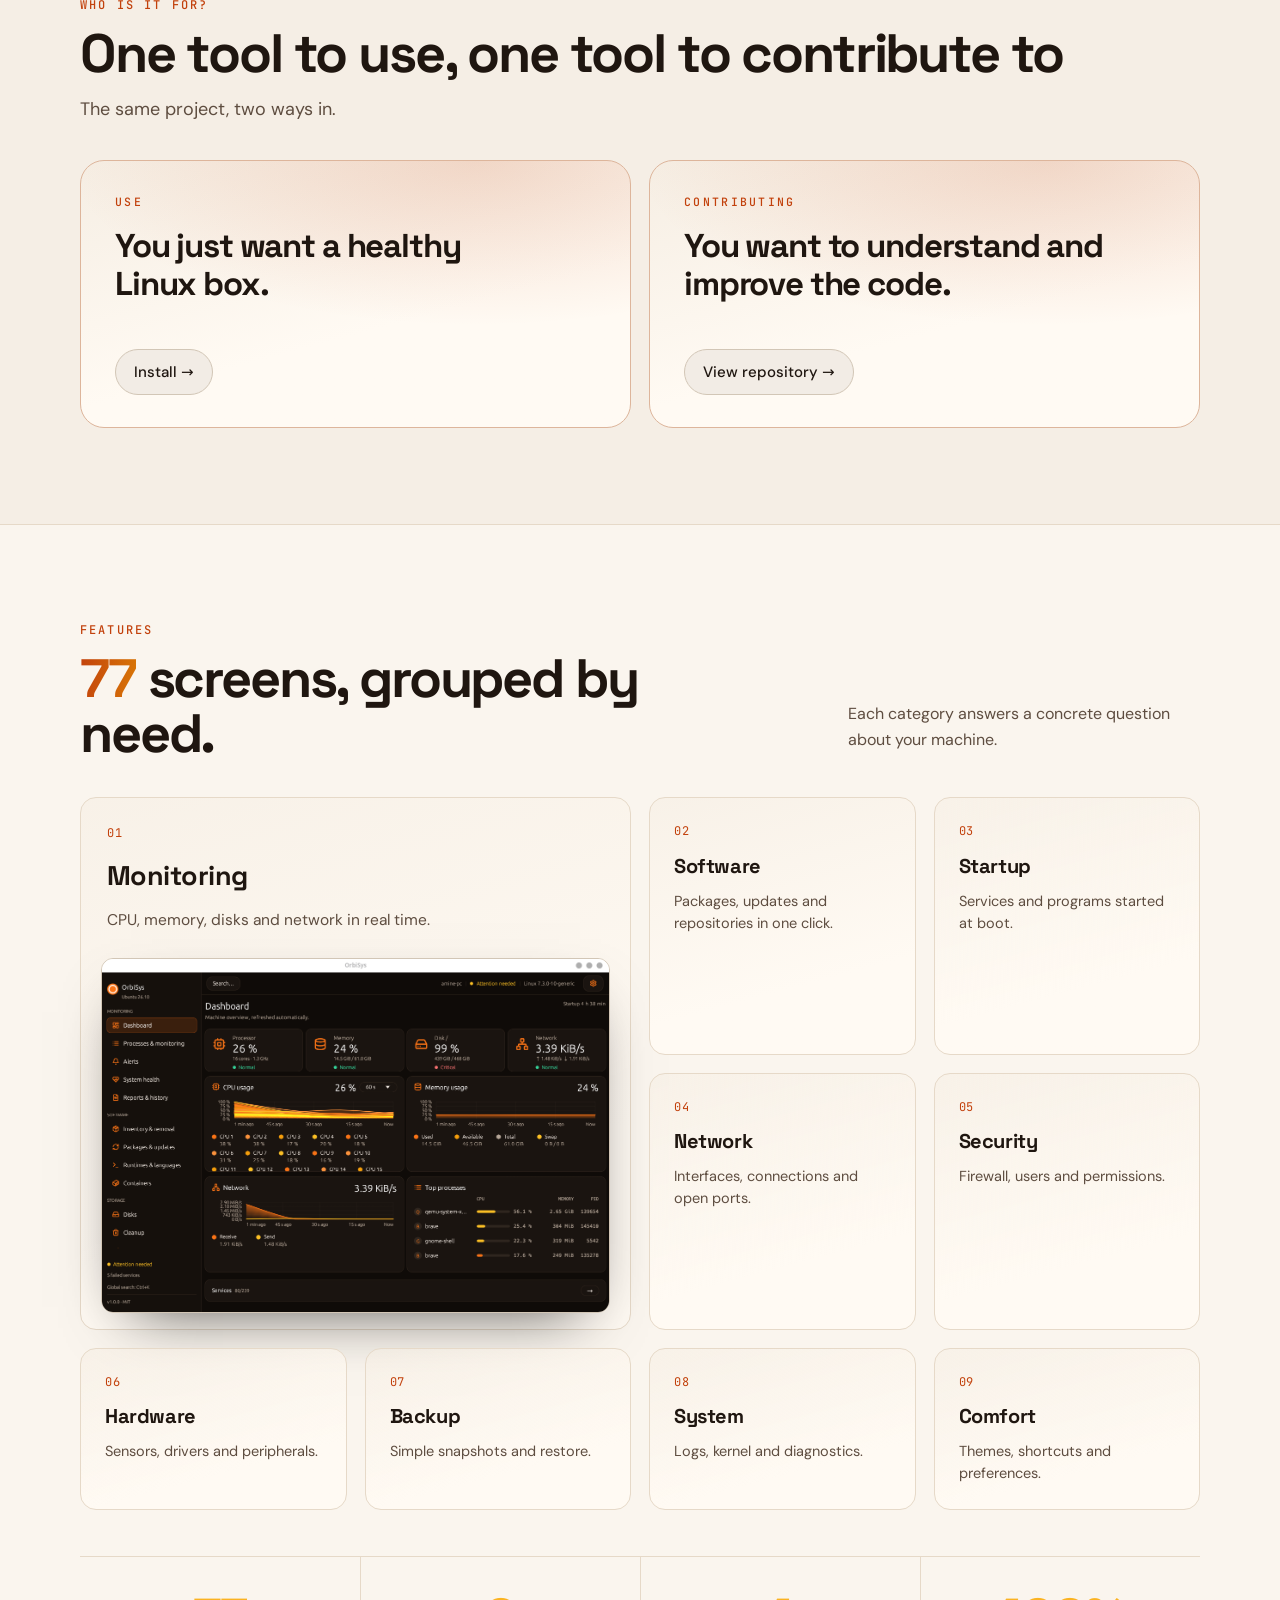
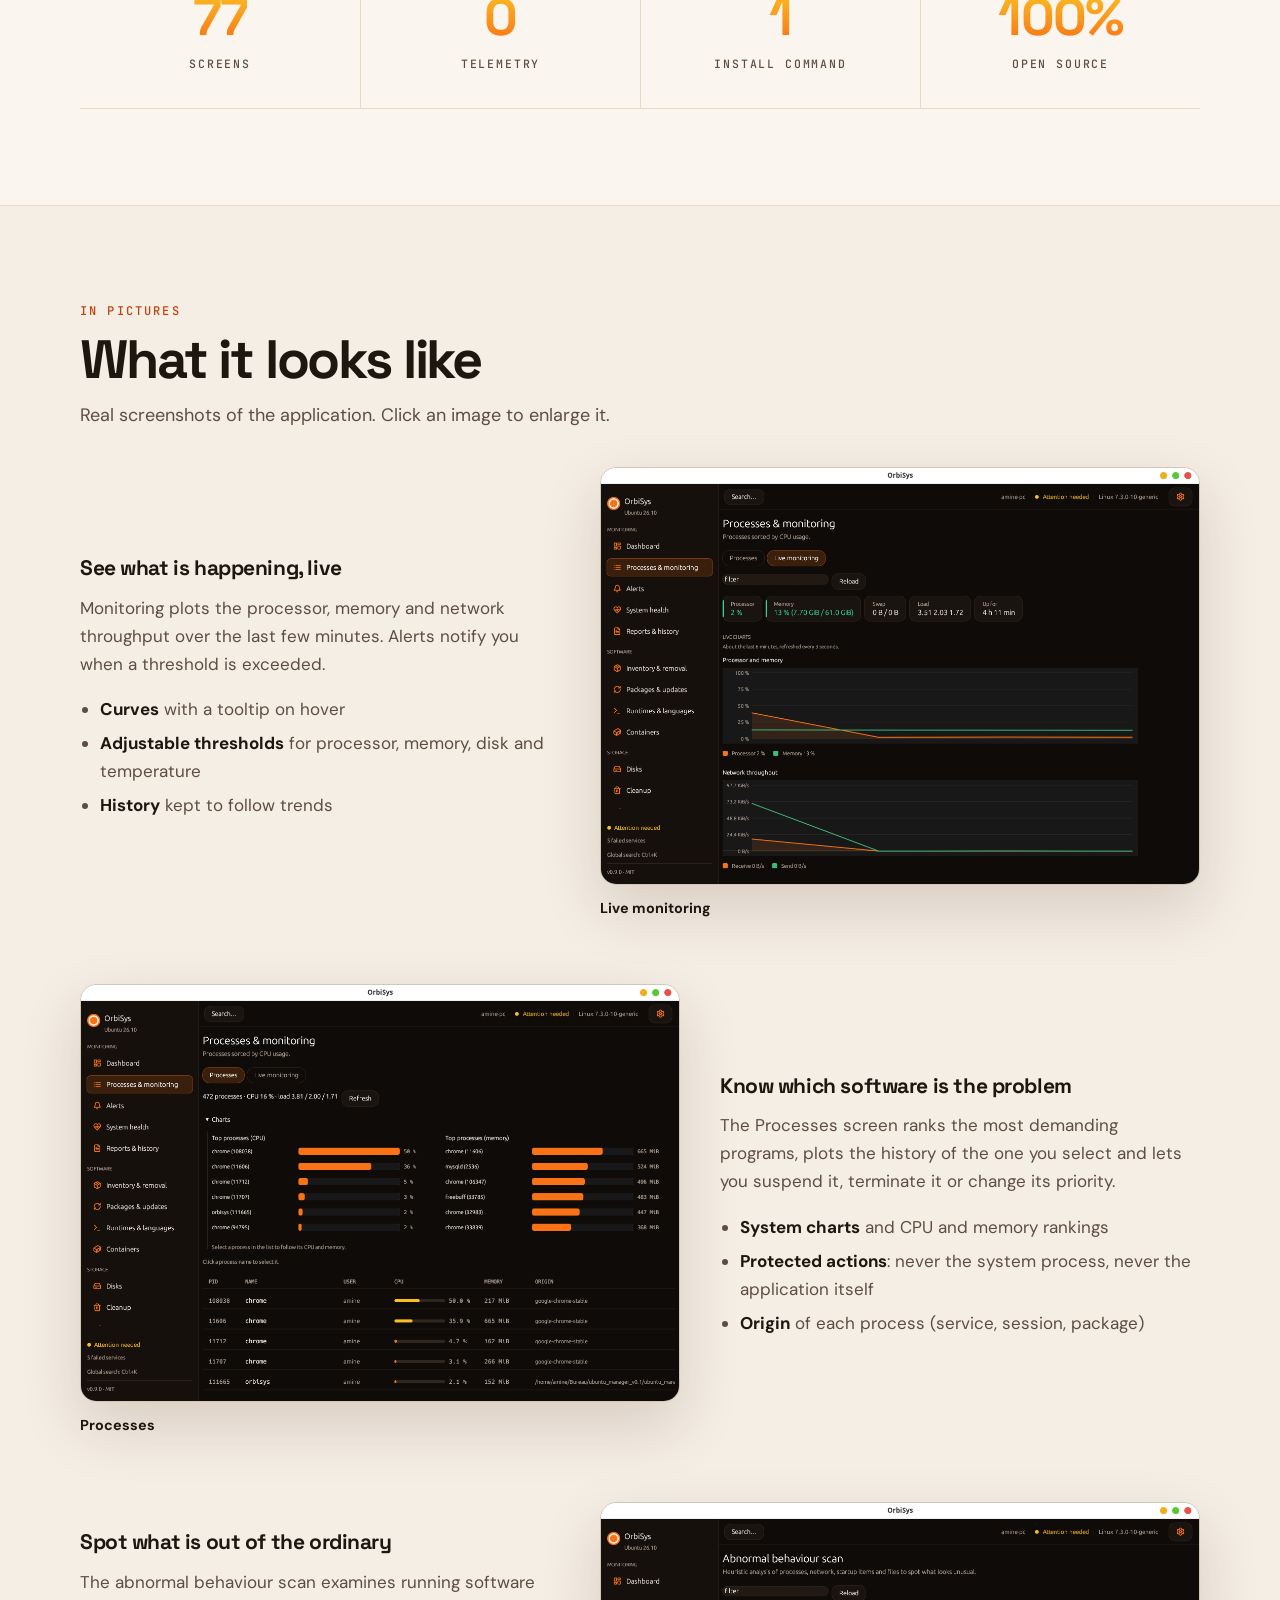
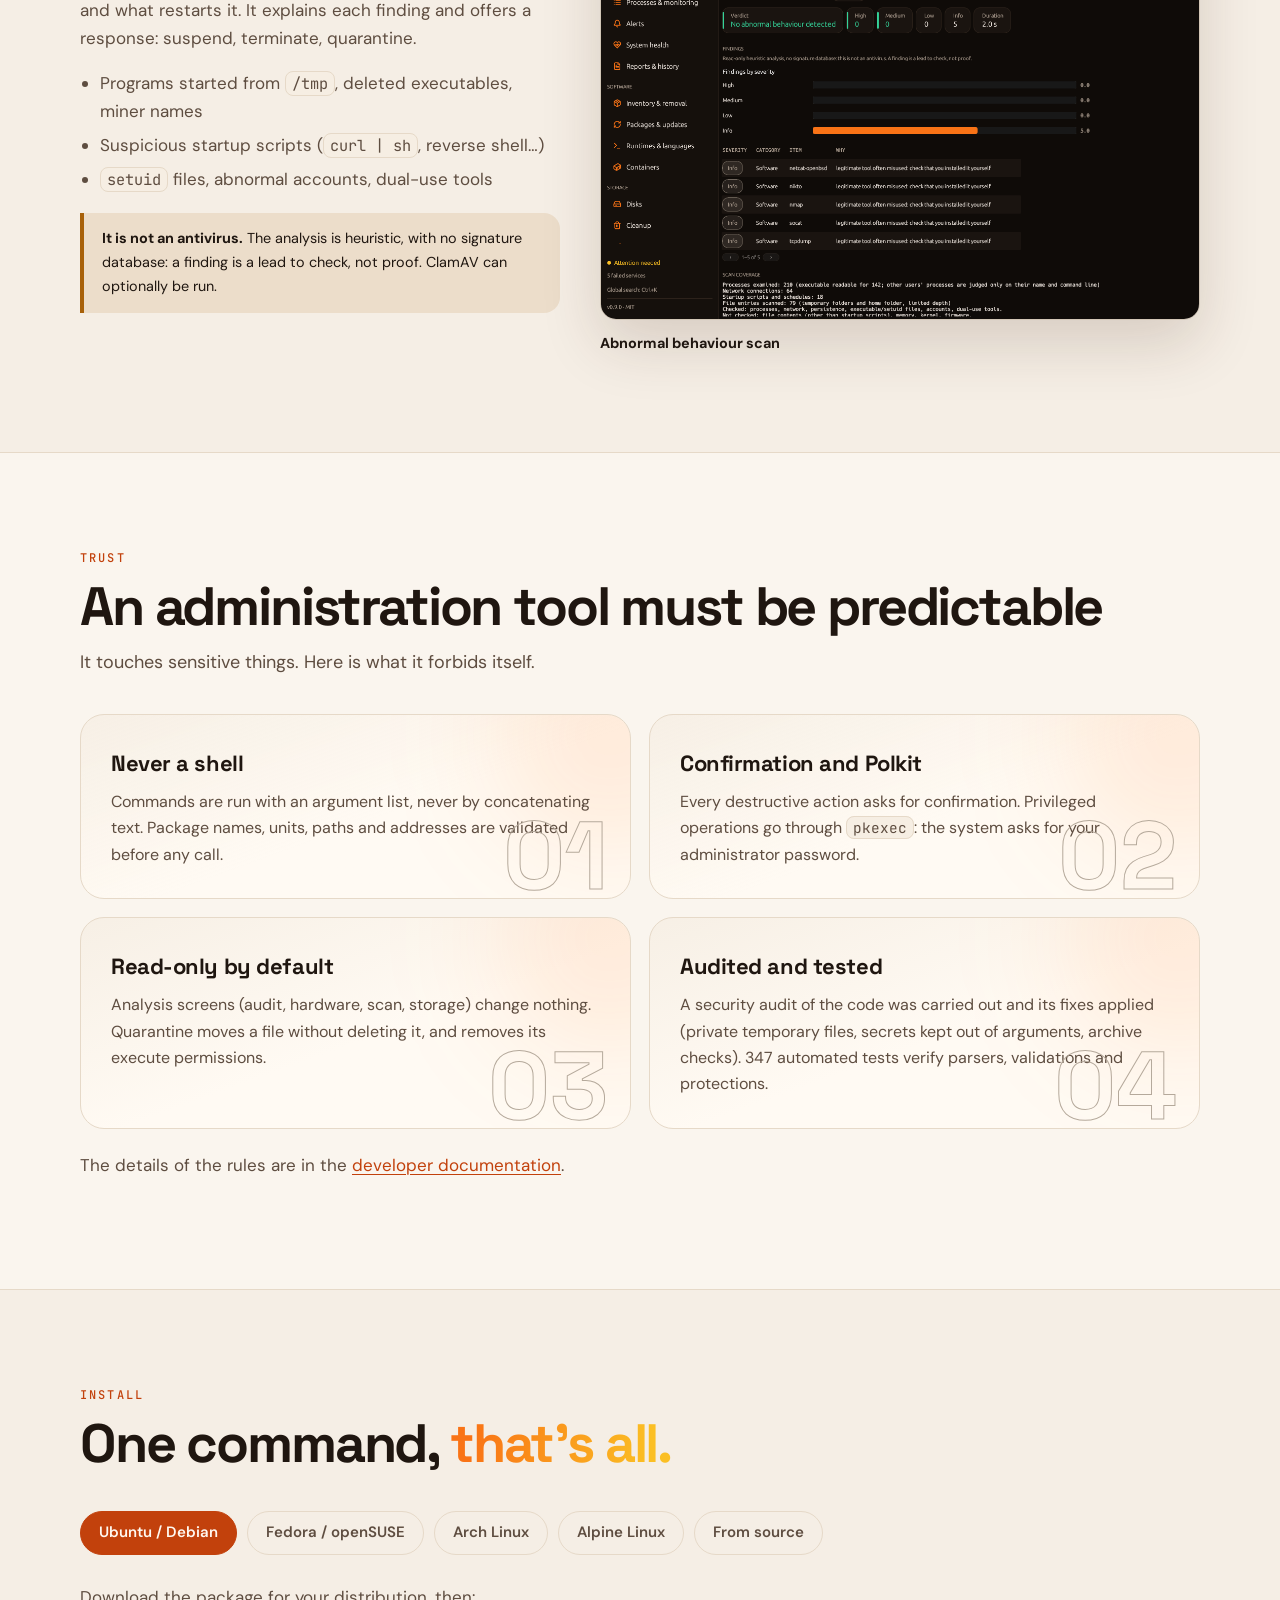
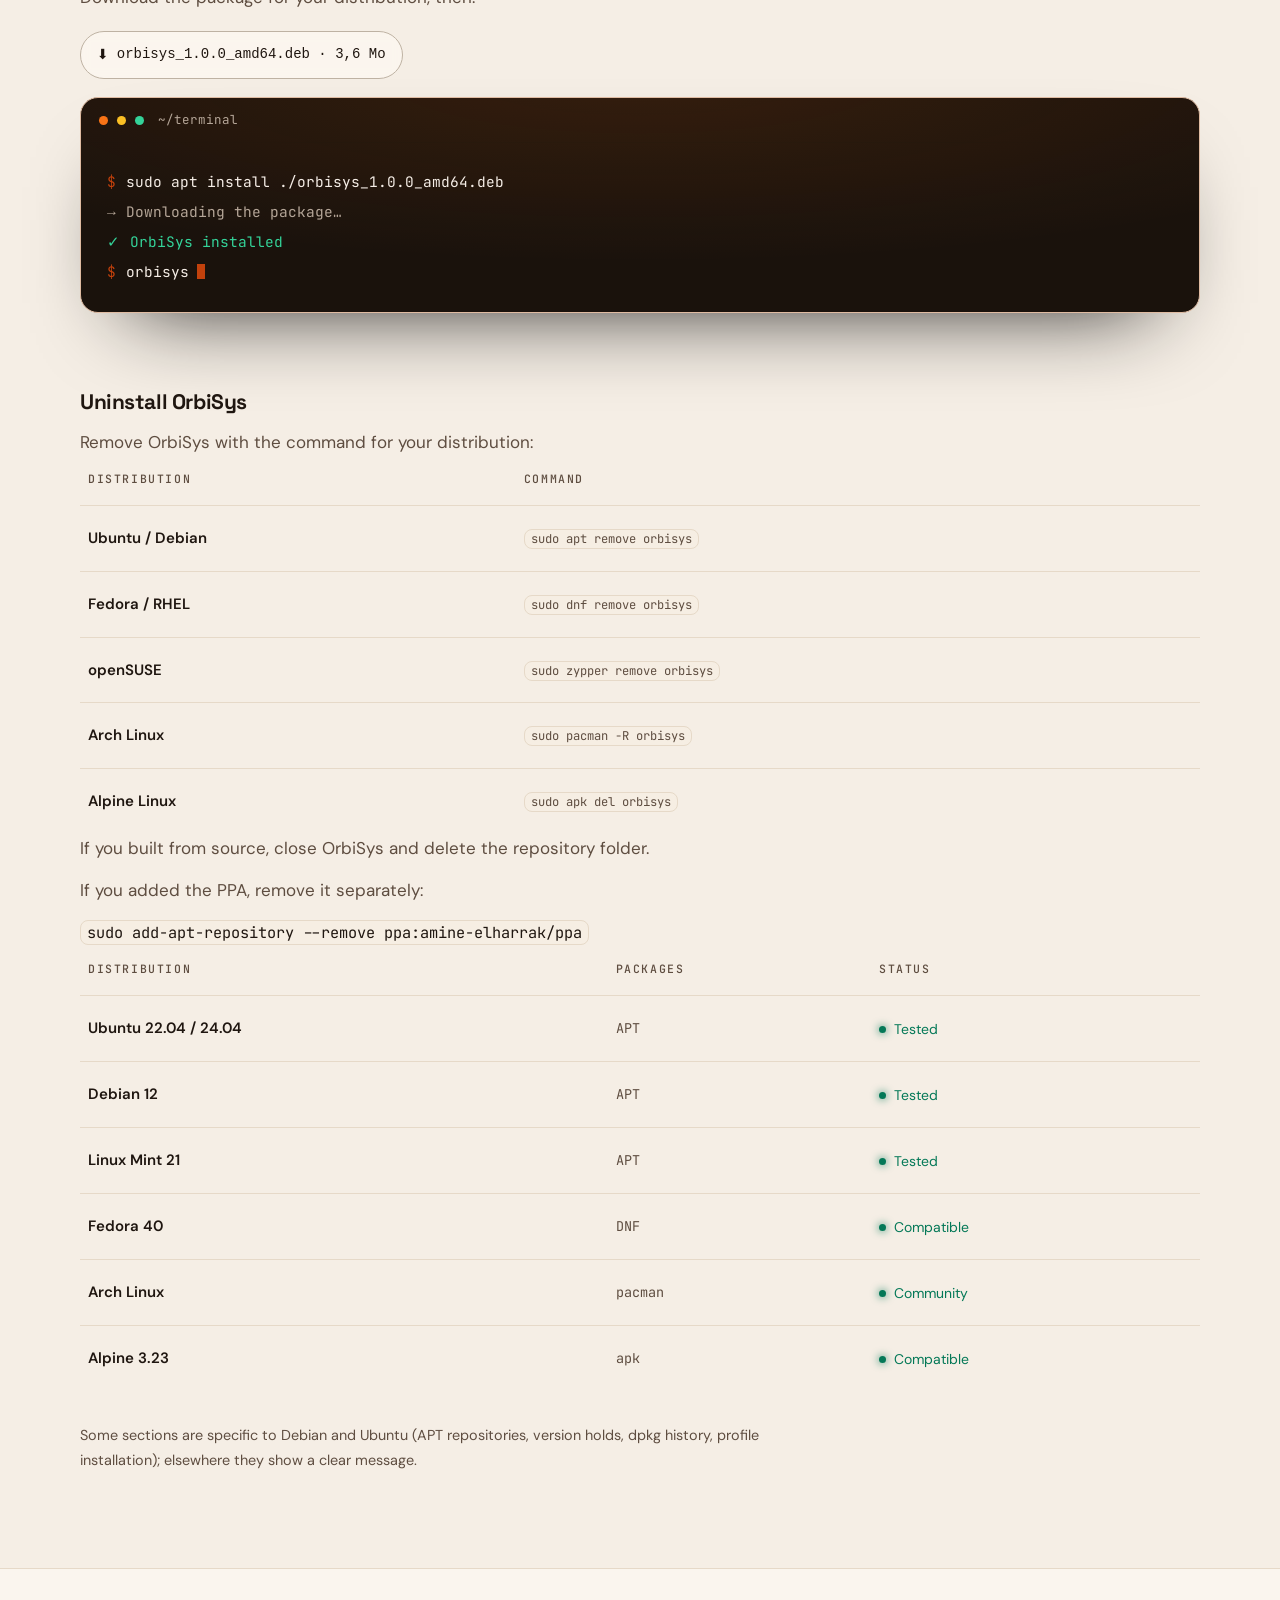
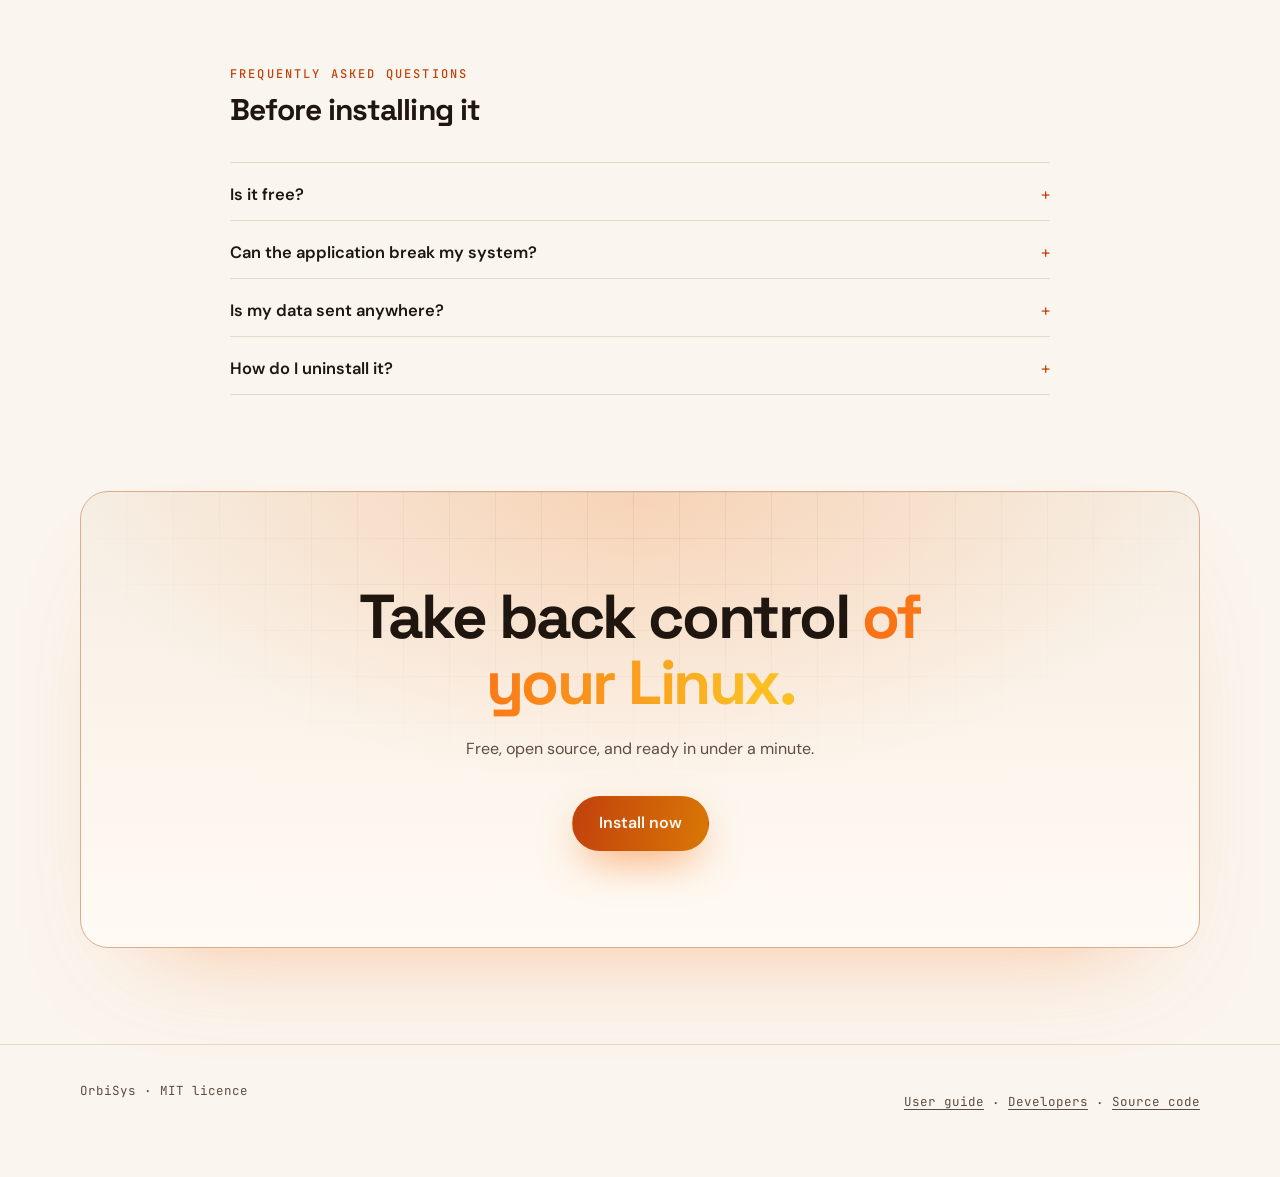
==== commit ee10e2de: "feat: add uninstallation instructions and localization updates for multiple languages" ====
--- a/docs/index.html
+++ b/docs/index.html
@@ -307,6 +307,26 @@
 
       </div>
 
+      <div class="uninstall-guide" style="margin-top:32px">
+        <h3>Désinstaller OrbiSys</h3>
+        <p class="muted">Supprimez OrbiSys avec la commande correspondant à votre distribution :</p>
+        <div class="table-wrap table-plain">
+          <table class="dist">
+            <thead><tr><th>Distribution</th><th>Commande</th></tr></thead>
+            <tbody>
+              <tr><td data-no-i18n>Ubuntu / Debian</td><td><code data-no-i18n>sudo apt remove orbisys</code></td></tr>
+              <tr><td data-no-i18n>Fedora / RHEL</td><td><code data-no-i18n>sudo dnf remove orbisys</code></td></tr>
+              <tr><td data-no-i18n>openSUSE</td><td><code data-no-i18n>sudo zypper remove orbisys</code></td></tr>
+              <tr><td data-no-i18n>Arch Linux</td><td><code data-no-i18n>sudo pacman -R orbisys</code></td></tr>
+              <tr><td data-no-i18n>Alpine Linux</td><td><code data-no-i18n>sudo apk del orbisys</code></td></tr>
+            </tbody>
+          </table>
+        </div>
+        <p class="muted">Si vous avez compilé depuis les sources, fermez OrbiSys puis supprimez le dossier du dépôt.</p>
+        <p class="muted">Si vous aviez ajouté le PPA, retirez-le séparément :</p>
+        <p><code data-no-i18n>sudo add-apt-repository --remove ppa:amine-elharrak/ppa</code></p>
+      </div>
+
       <div class="table-wrap table-plain">
         <table class="dist">
           <thead><tr><th>Distribution</th><th>Paquets</th><th>Statut</th></tr></thead>
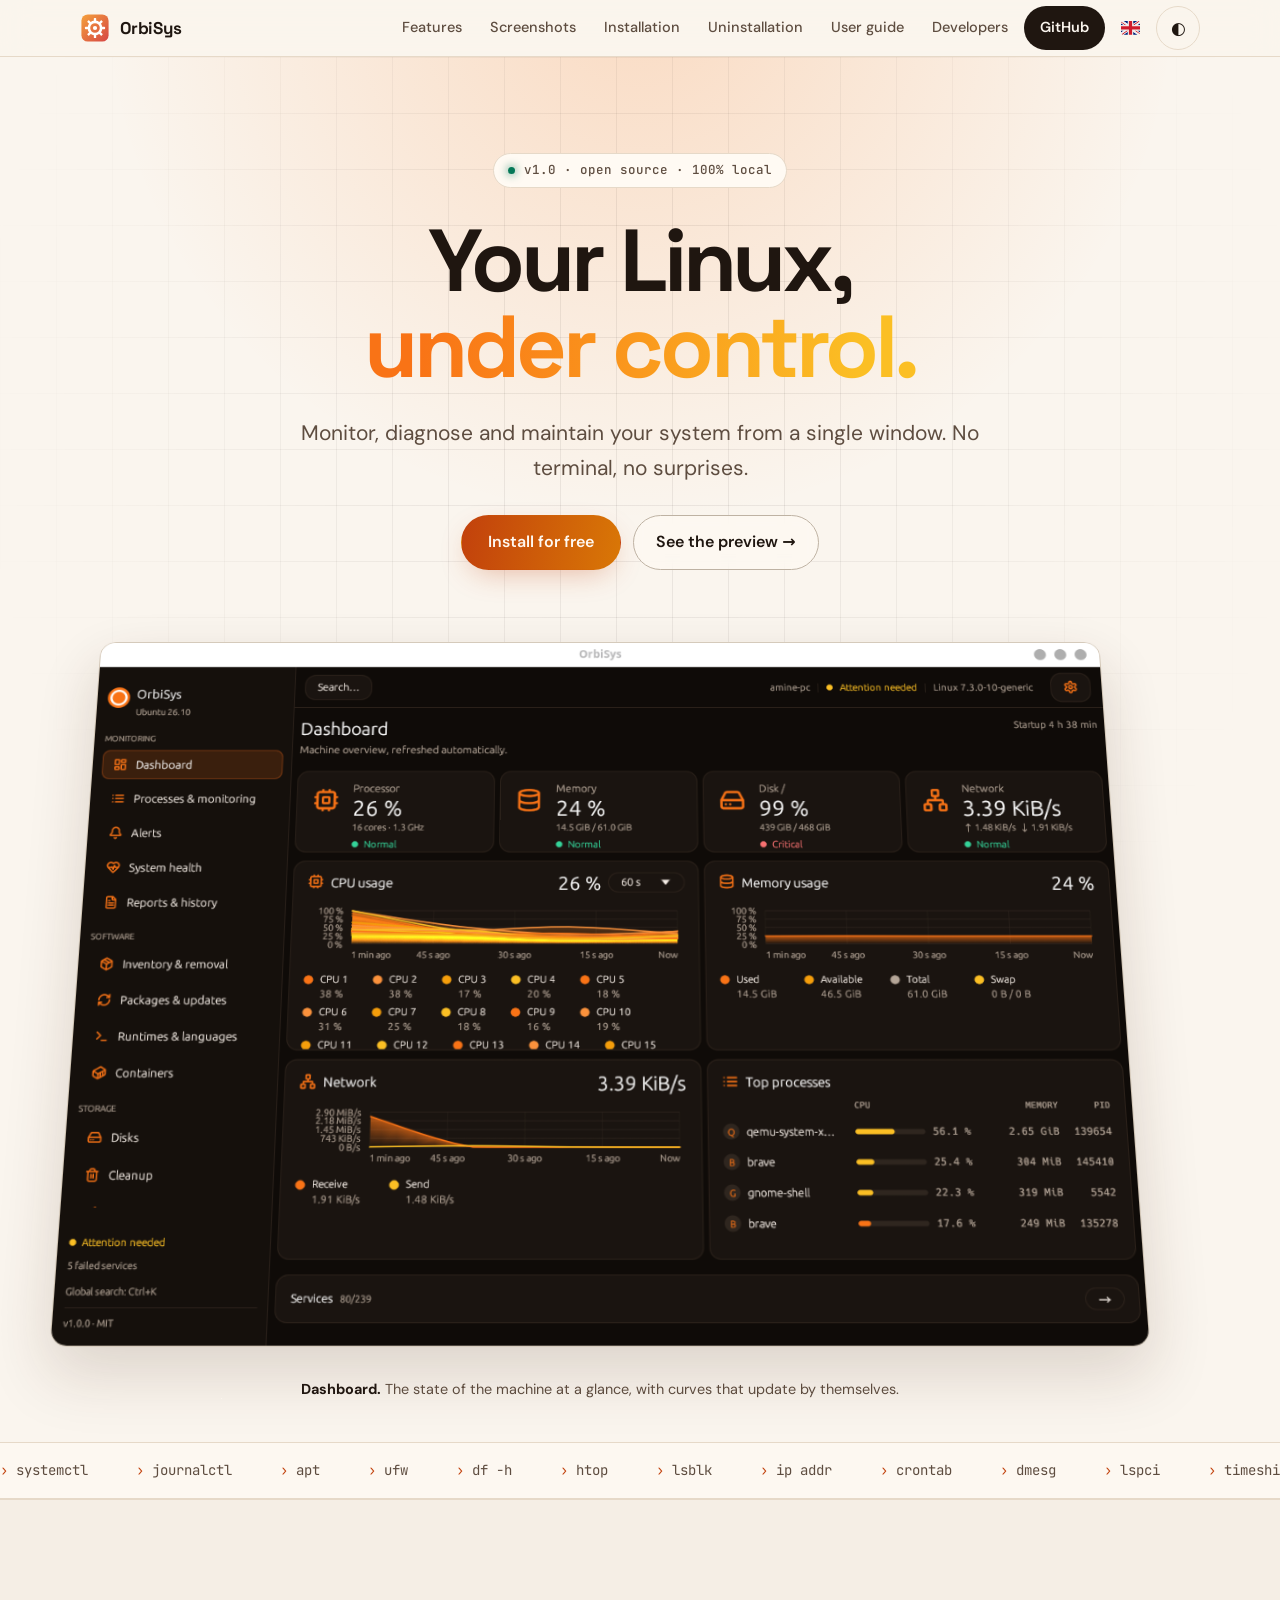
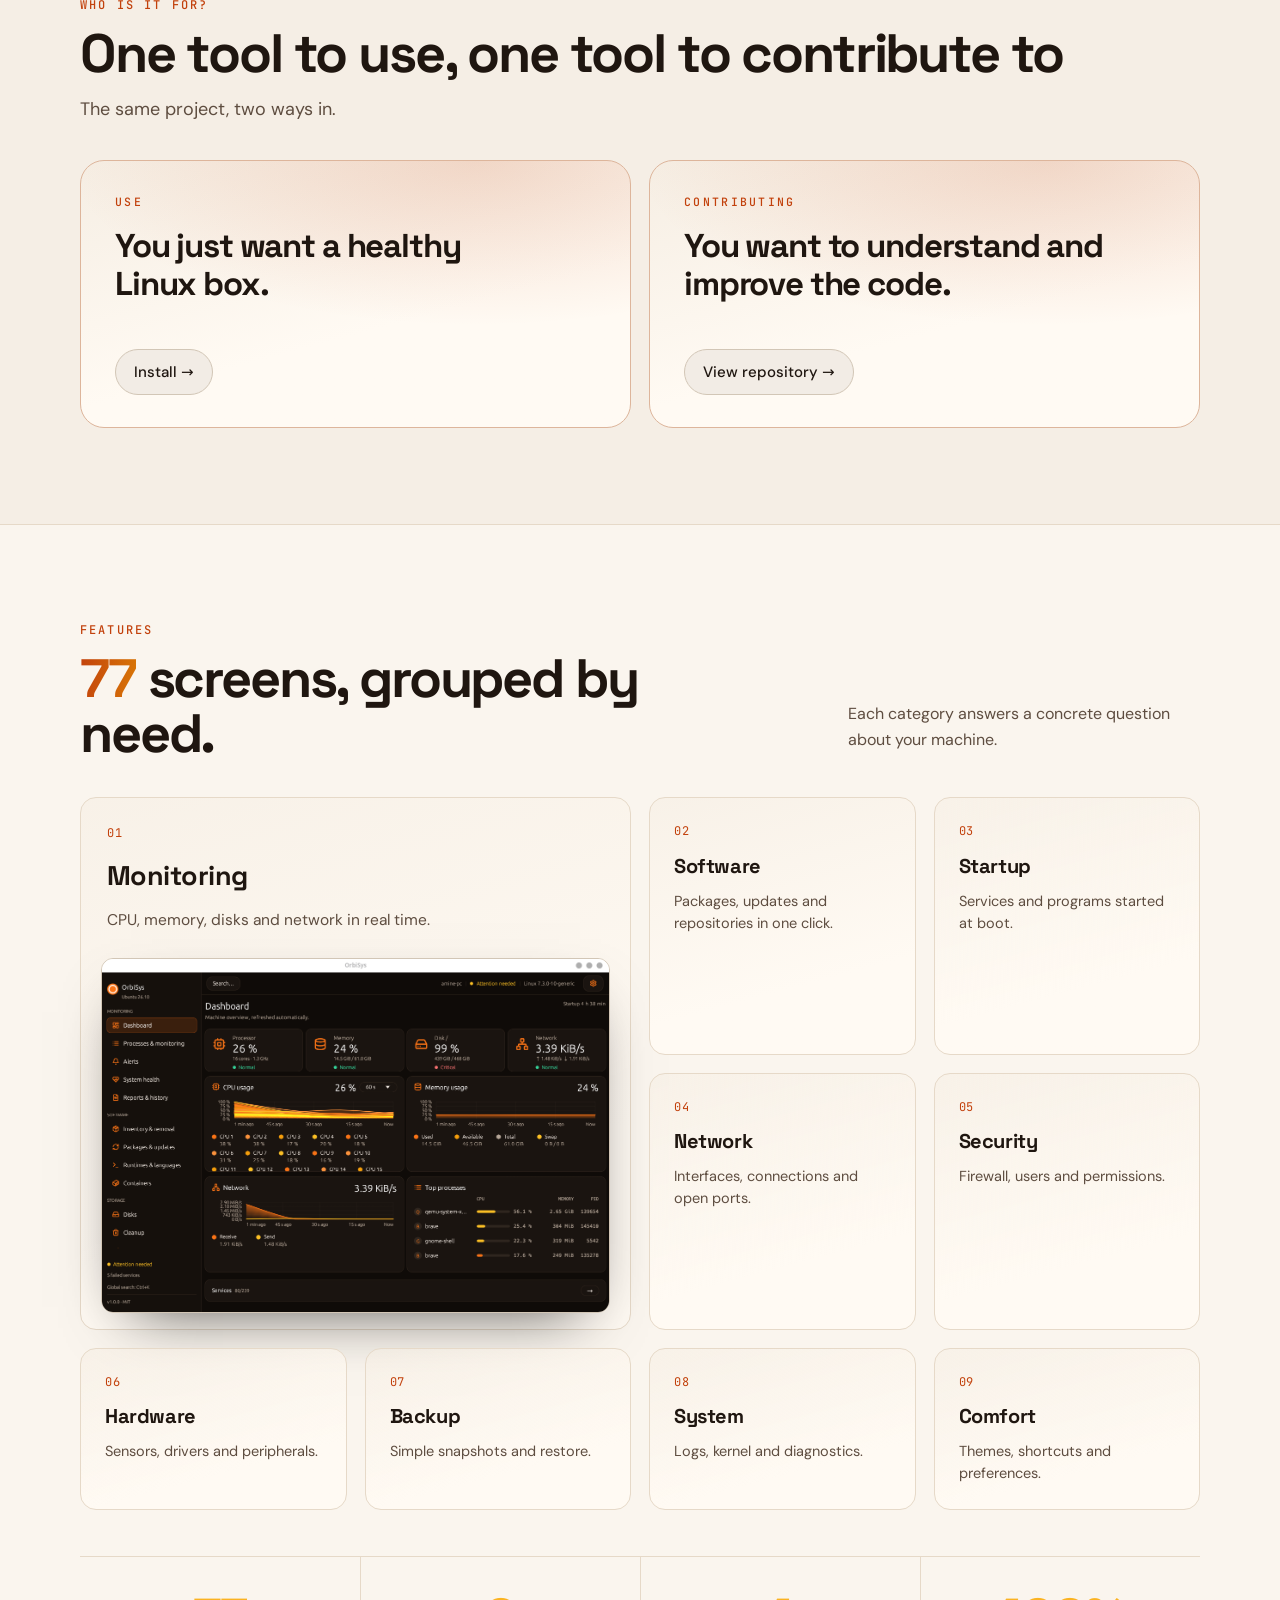
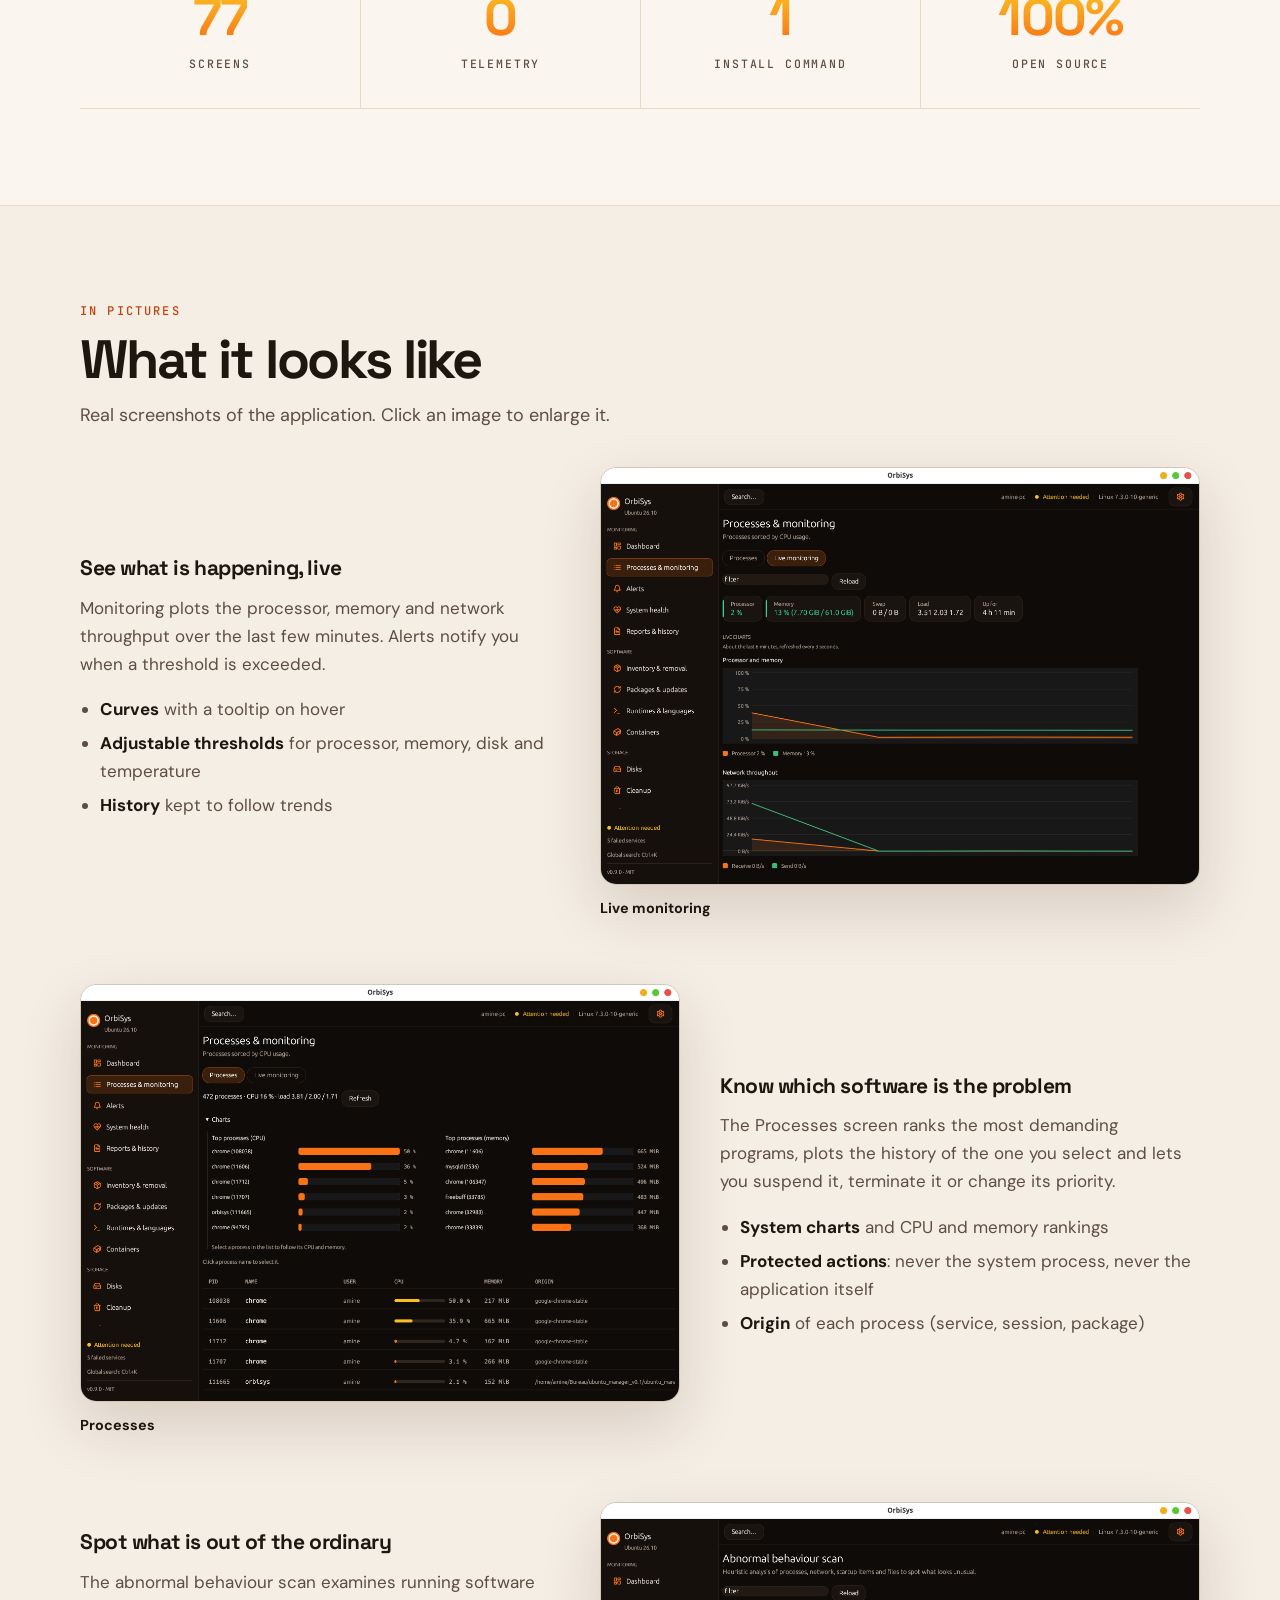
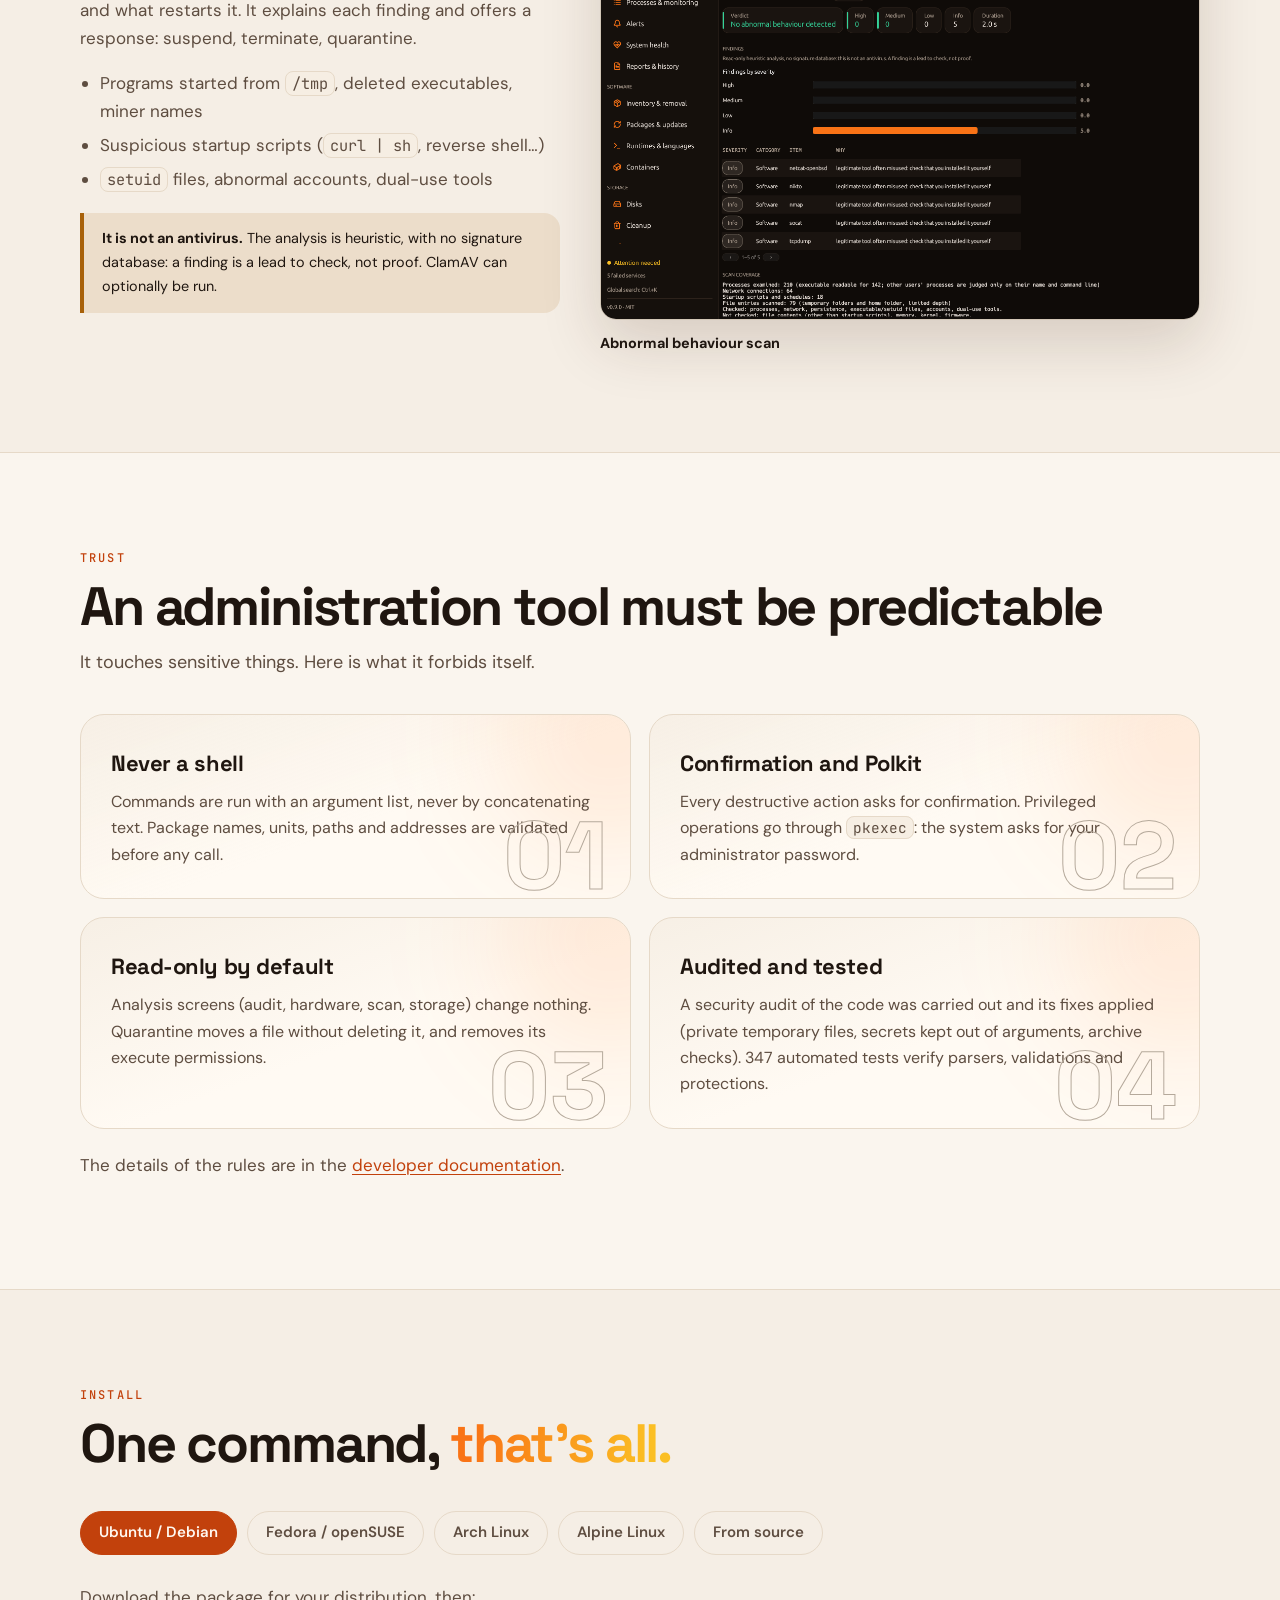
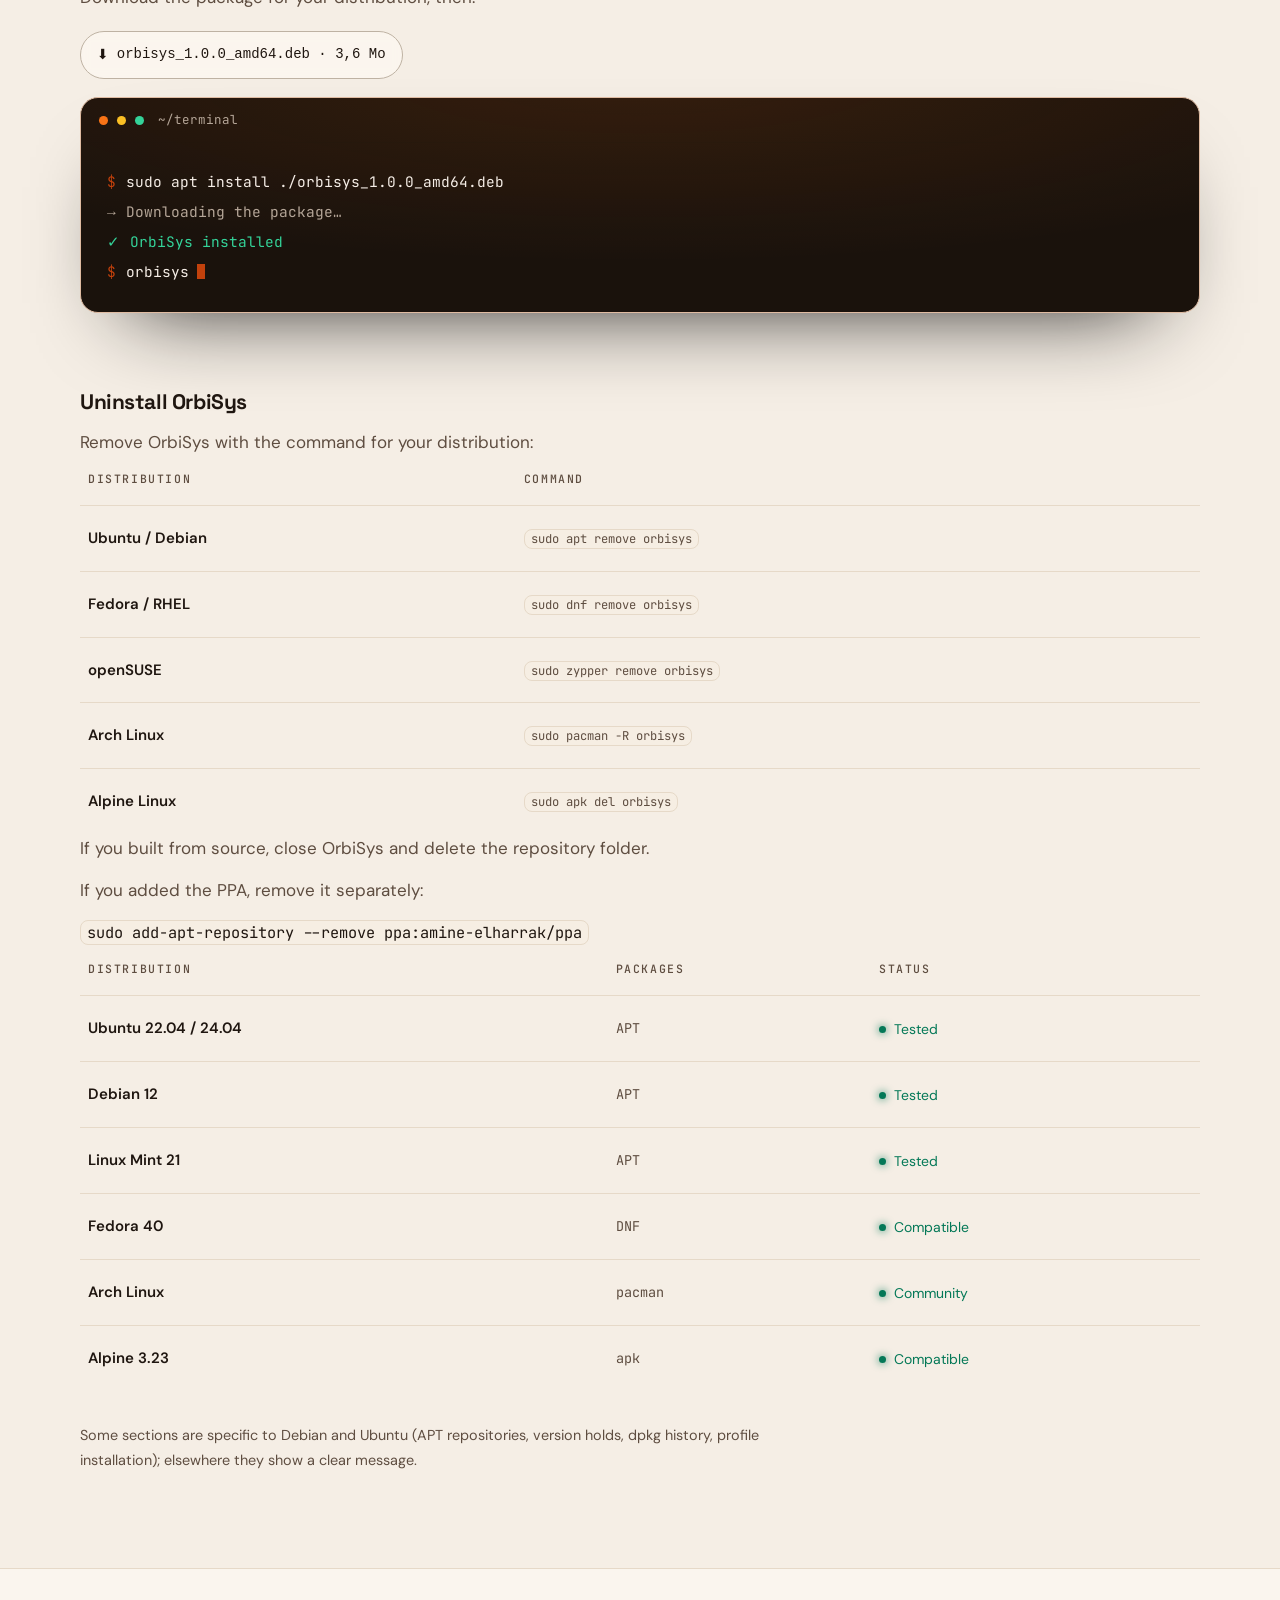
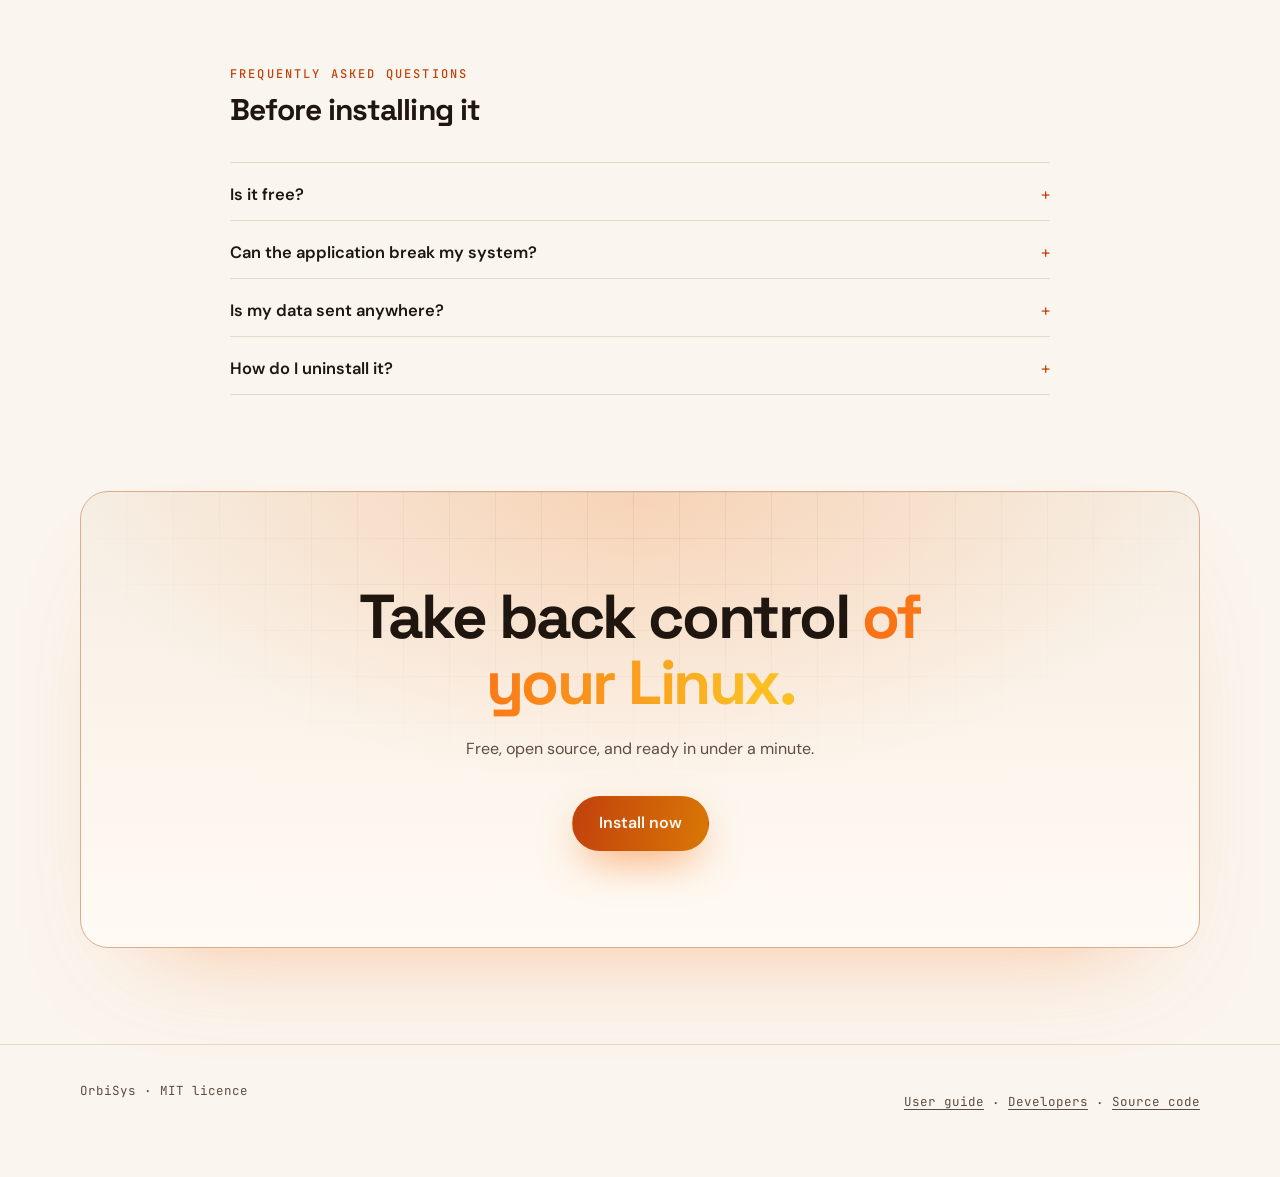
==== commit 3ce04381: "docs: add direct uninstall navigation link" ====
--- a/docs/index.html
+++ b/docs/index.html
@@ -28,6 +28,7 @@
       <a href="#fonctionnalites">Fonctionnalités</a>
       <a href="#captures">Captures</a>
       <a href="#installation">Installation</a>
+      <a href="#desinstallation">Désinstallation</a>
       <a href="utilisateurs.html">Guide utilisateur</a>
       <a href="developpeurs.html">Développeurs</a>
       <a href="https://github.com/aelharrak/orbisys" rel="noopener">GitHub</a>
@@ -307,7 +308,7 @@
 
       </div>
 
-      <div class="uninstall-guide" style="margin-top:32px">
+      <div class="uninstall-guide" id="desinstallation" style="margin-top:32px;scroll-margin-top:90px">
         <h3>Désinstaller OrbiSys</h3>
         <p class="muted">Supprimez OrbiSys avec la commande correspondant à votre distribution :</p>
         <div class="table-wrap table-plain">
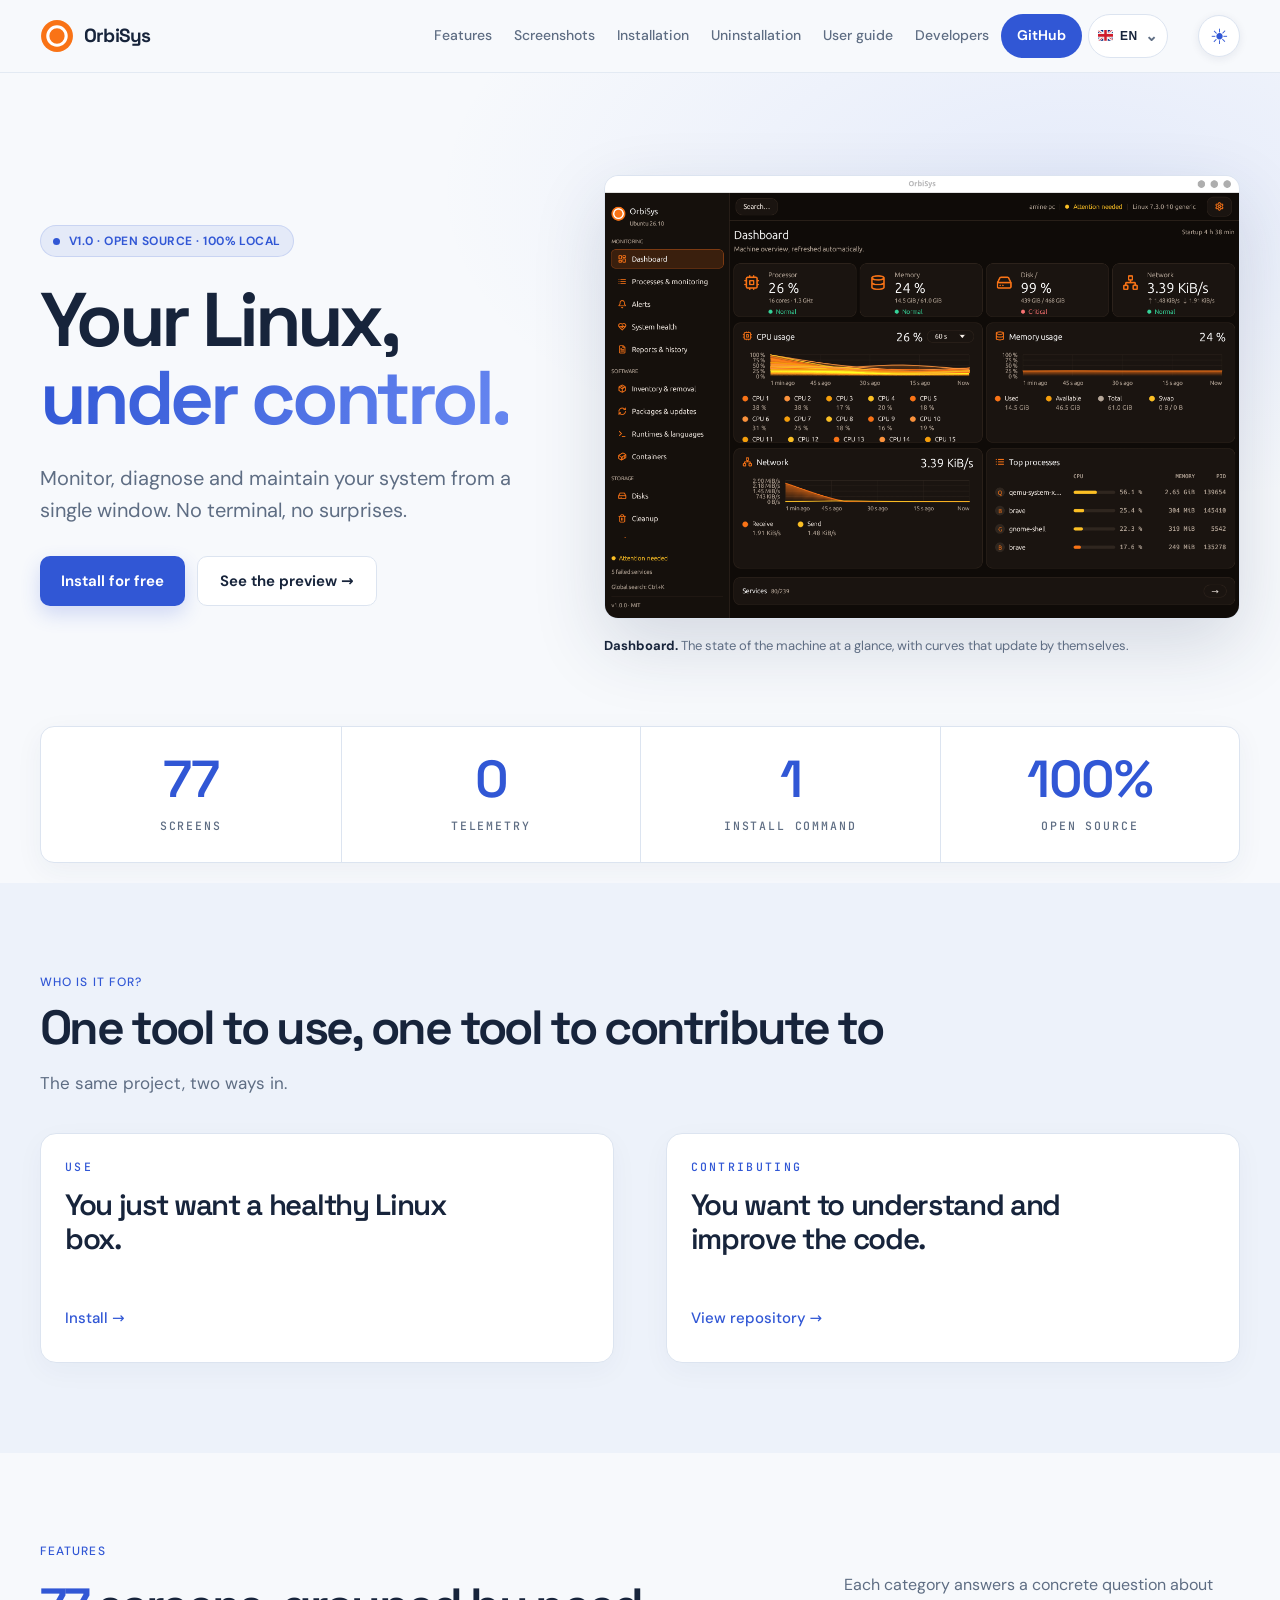
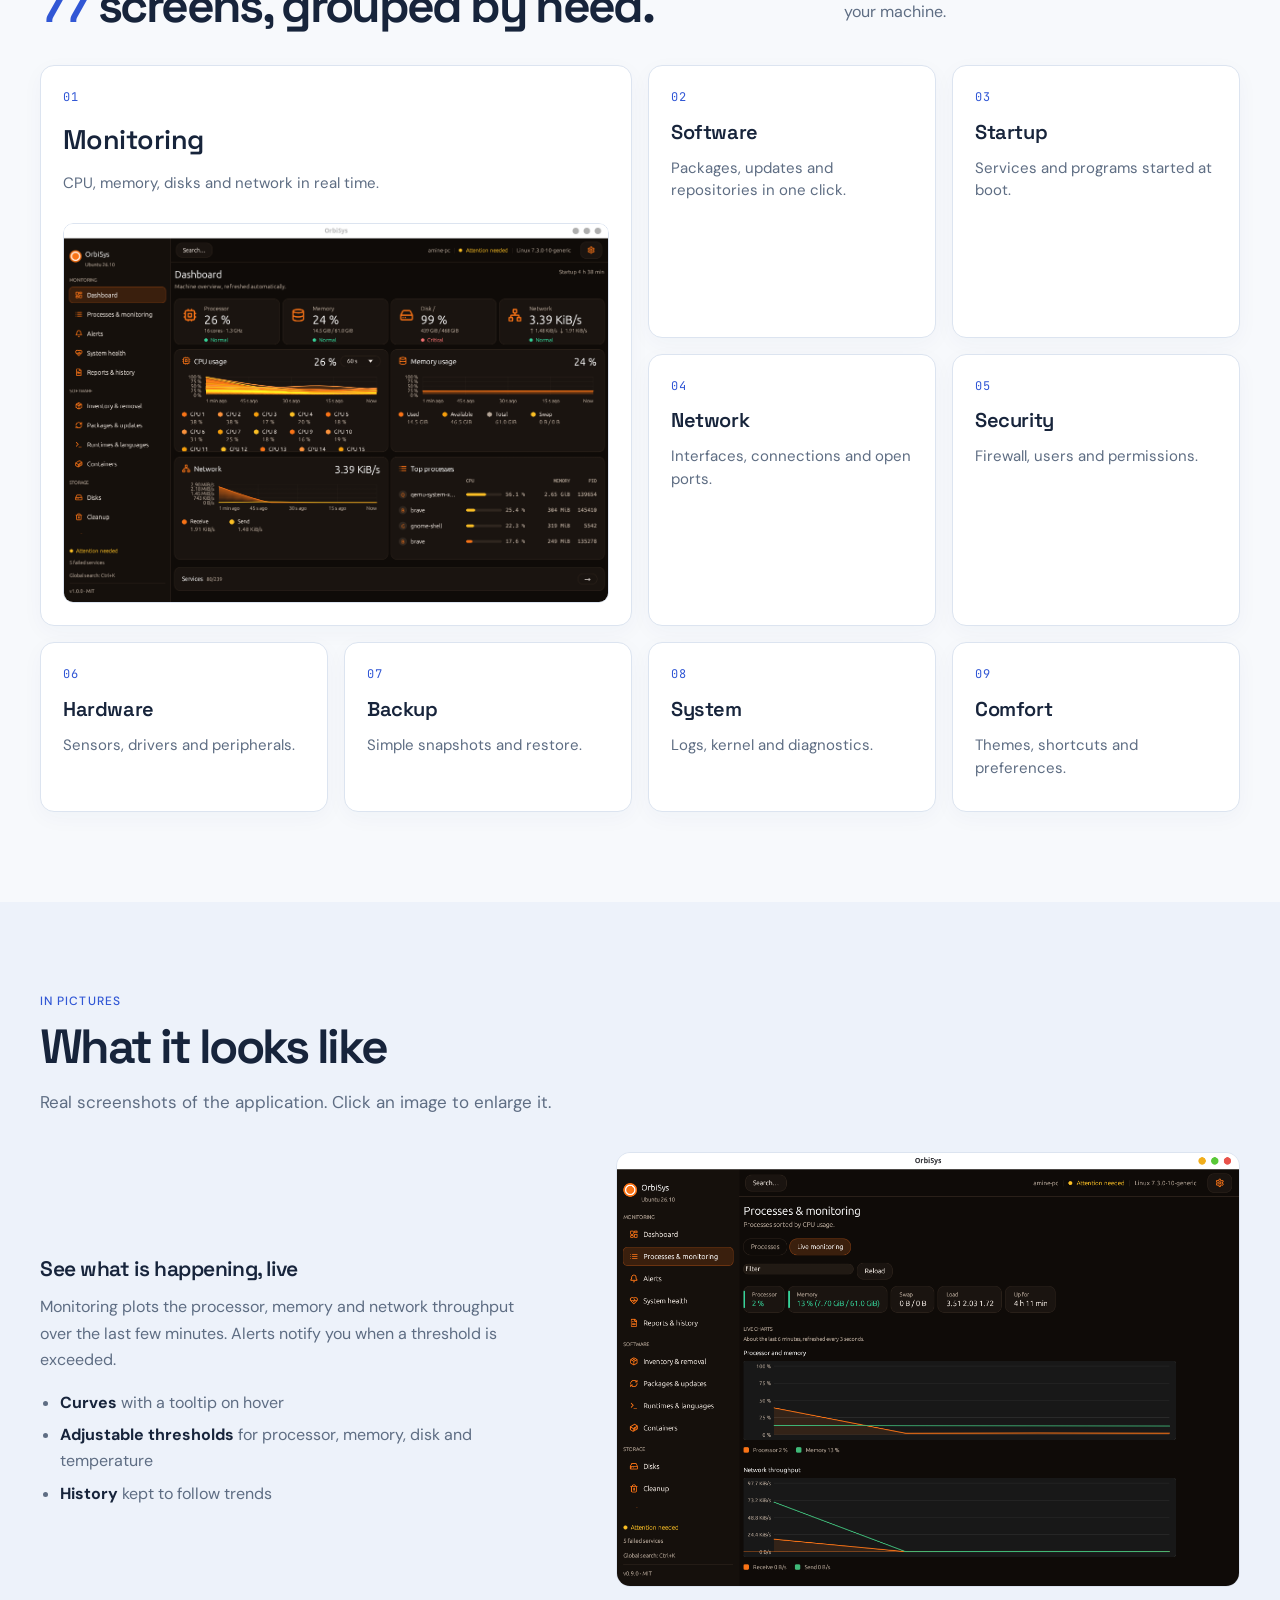
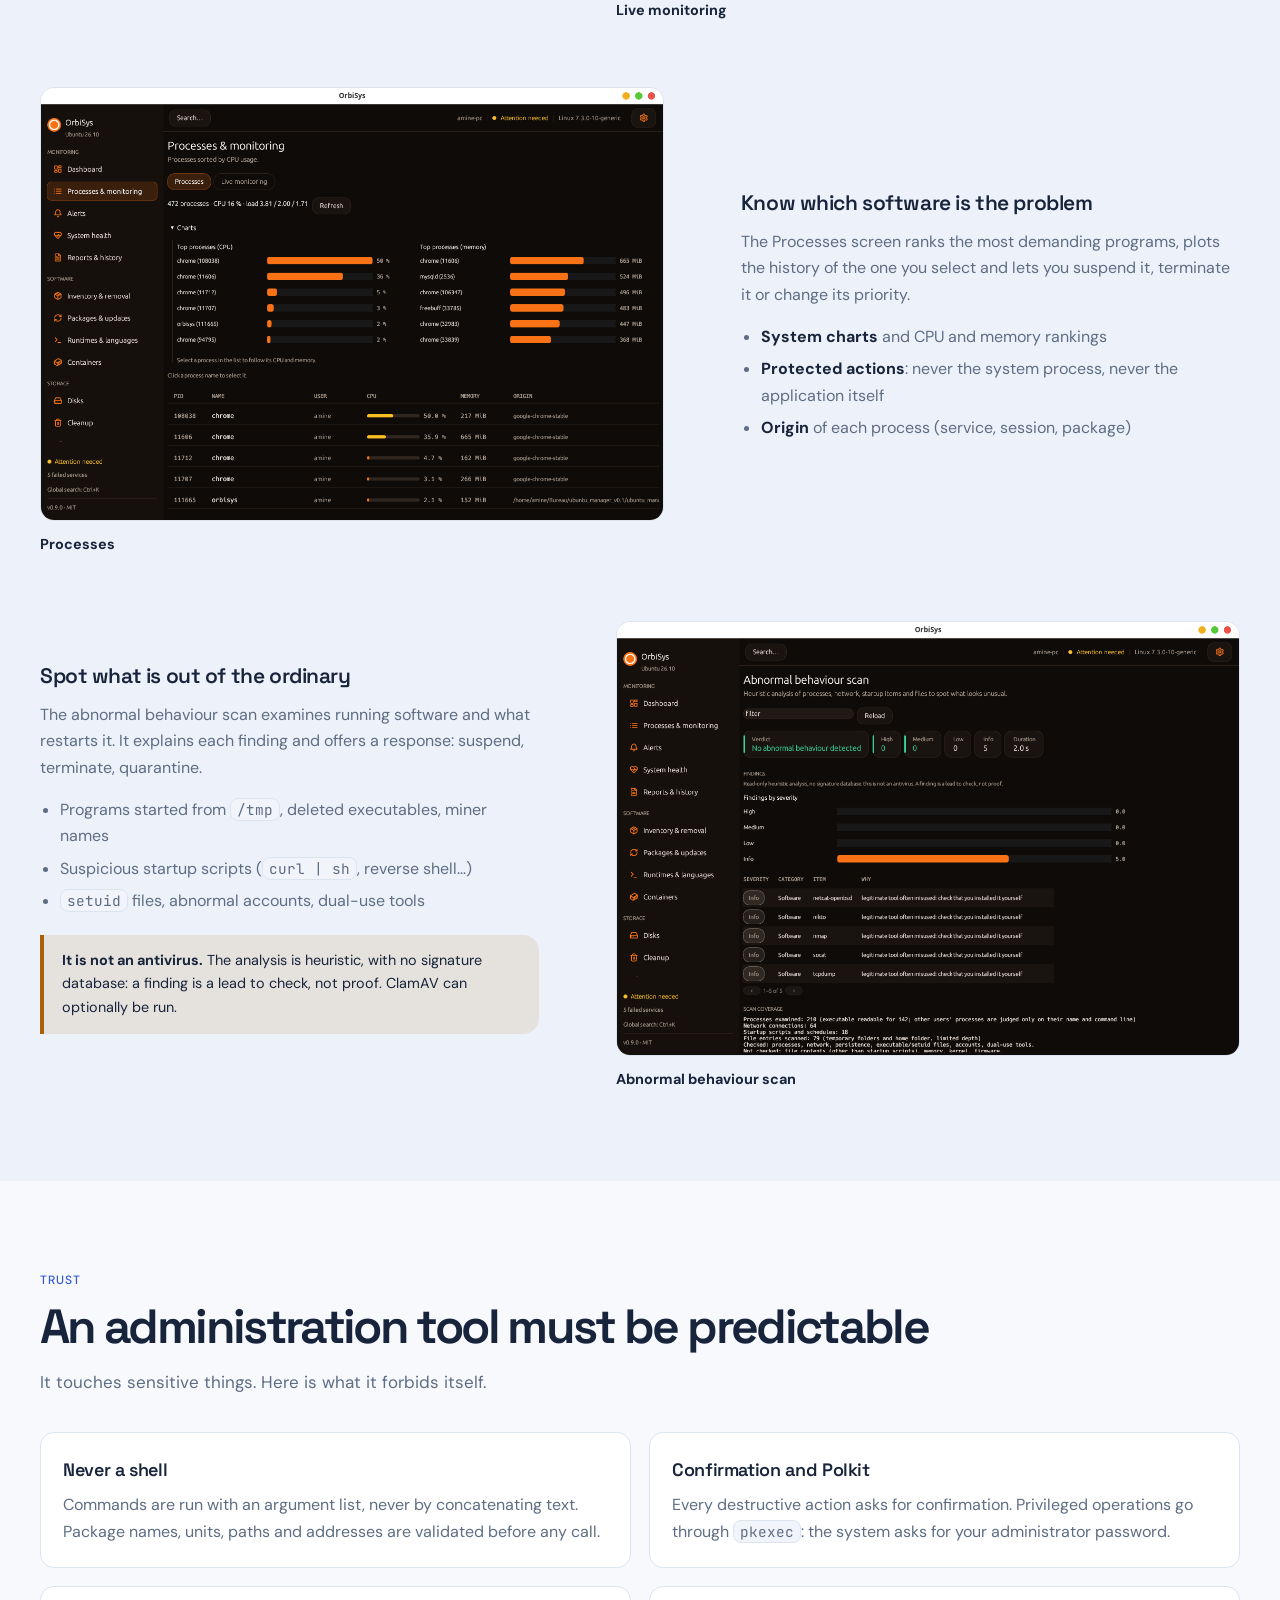
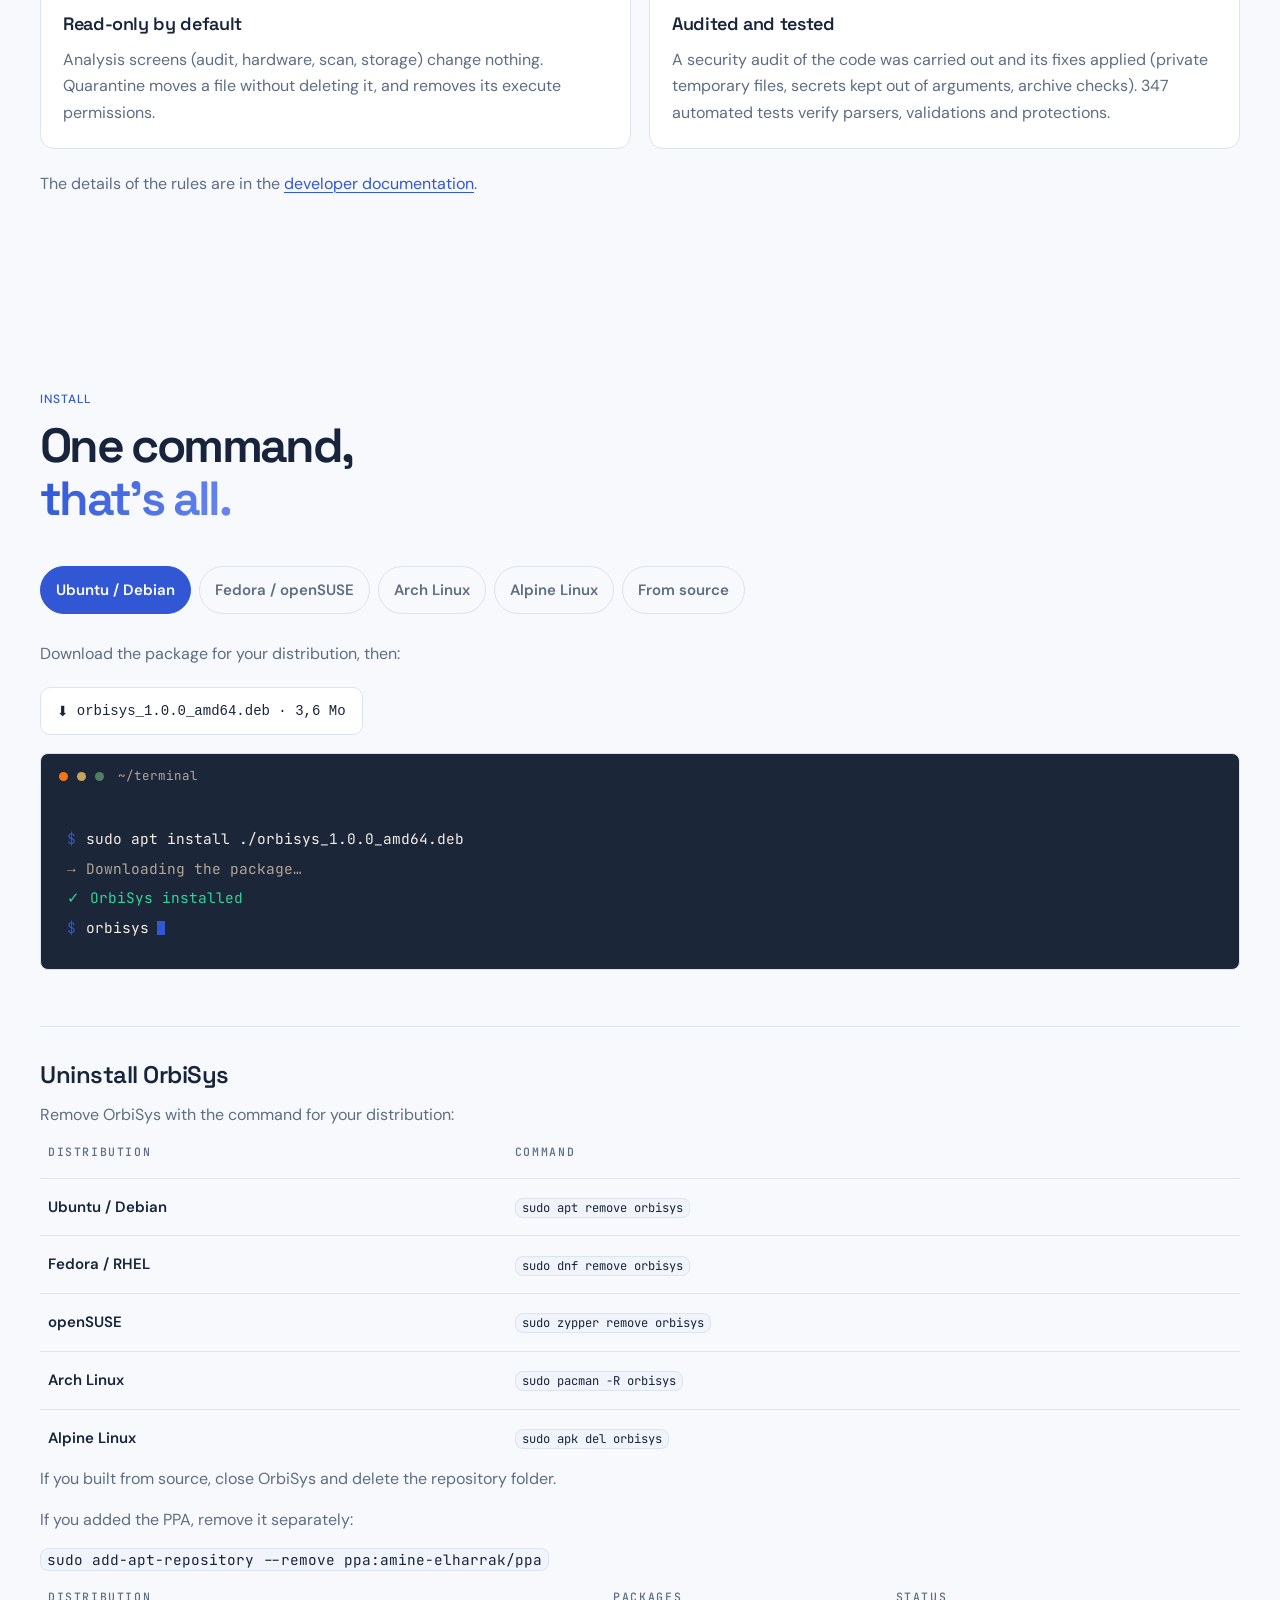
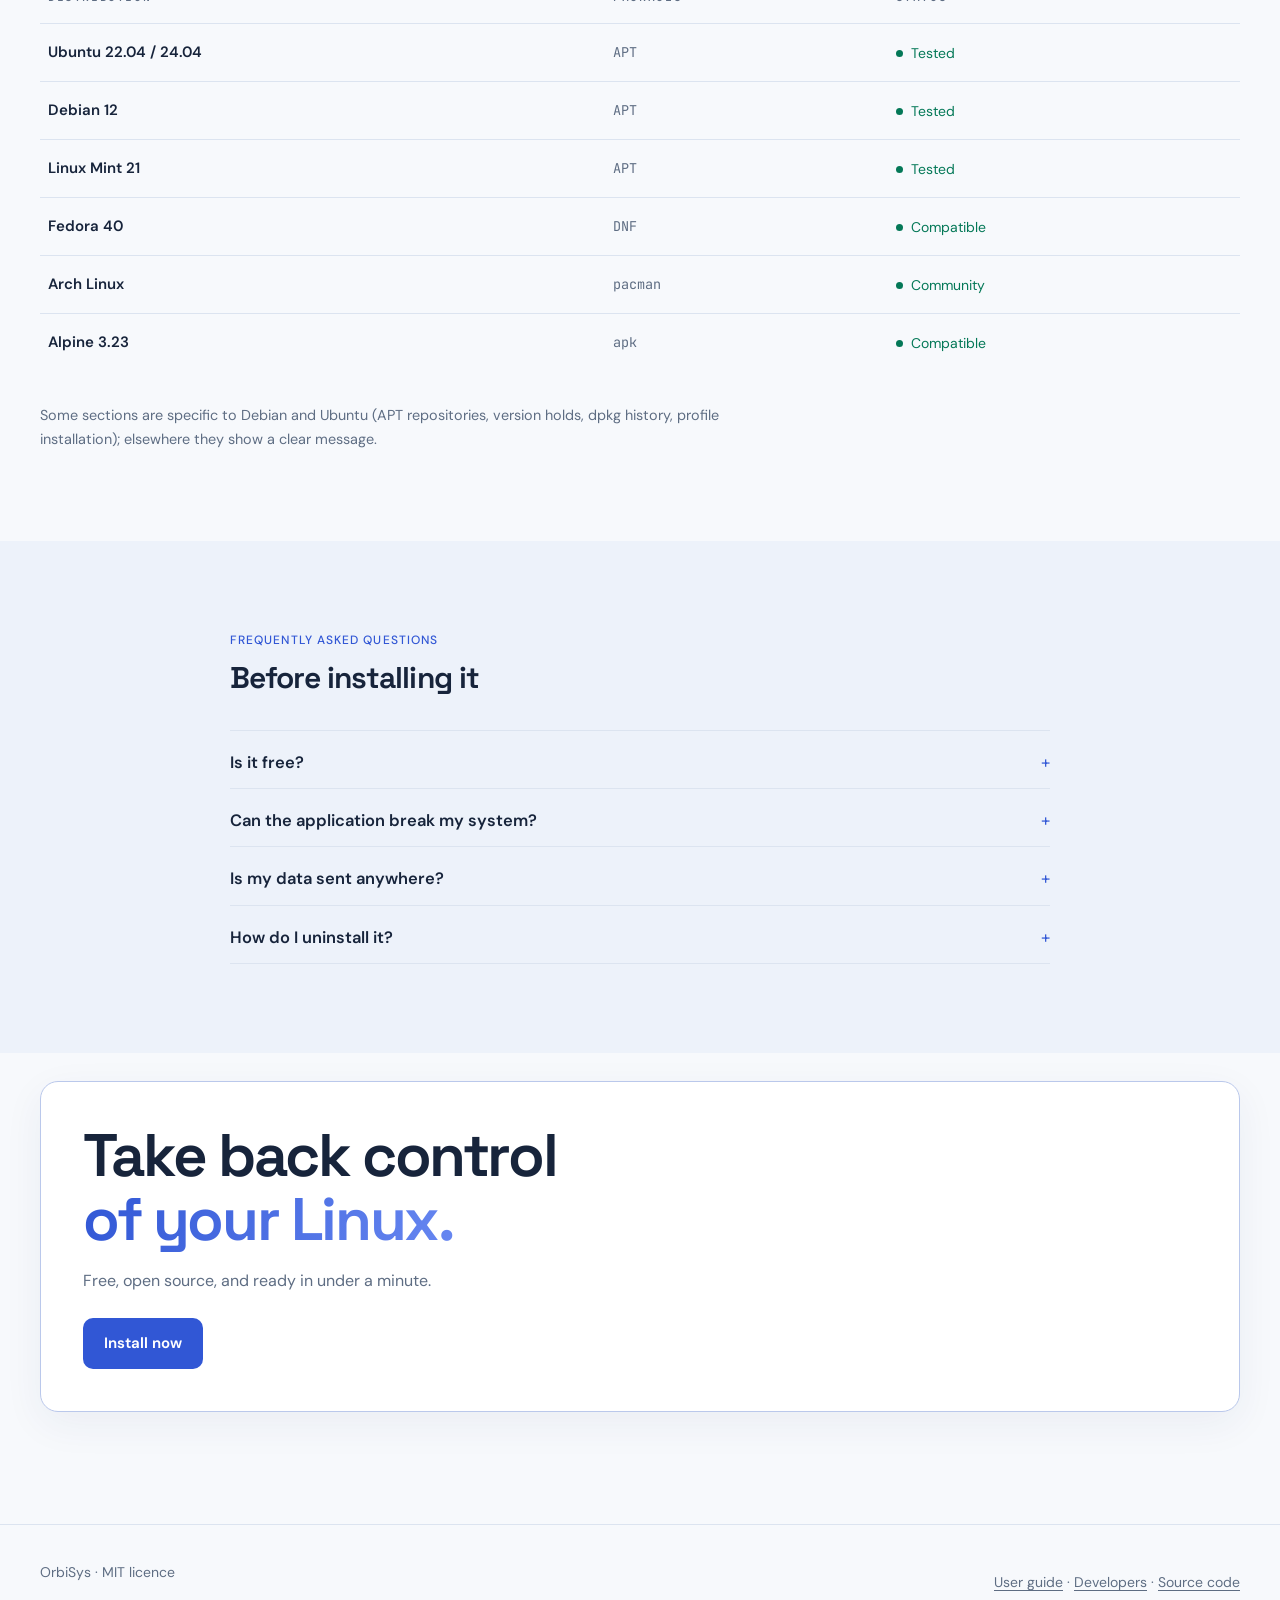
==== commit 9c83bf90: "feat: update theme switch functionality and styles - Refactored theme application logic in site.js t" ====
--- a/docs/index.html
+++ b/docs/index.html
@@ -1,11 +1,11 @@
 <!DOCTYPE html>
-<html lang="fr" data-theme="dark">
+<html lang="fr" data-theme="light">
 <head>
 <meta charset="utf-8">
 <meta name="viewport" content="width=device-width, initial-scale=1">
 <title>OrbiSys — Votre Linux, sous contrôle</title>
 <meta name="description" content="OrbiSys : application libre en Rust pour surveiller, entretenir et sécuriser un poste Linux. Logiciels, processus, disques, réseau, sécurité, sauvegardes : 77 écrans, un seul binaire.">
-<meta name="theme-color" content="#0f0b08">
+<meta name="theme-color" content="#fbfaf7">
 <!-- Les URL pointent vers https://github.com/aelharrak/orbisys (voir docs/README.md). -->
 <meta property="og:type" content="website">
 <meta property="og:title" content="OrbiSys — Votre Linux, sous contrôle">
@@ -32,8 +32,8 @@
       <a href="utilisateurs.html">Guide utilisateur</a>
       <a href="developpeurs.html">Développeurs</a>
       <a href="https://github.com/aelharrak/orbisys" rel="noopener">GitHub</a>
-      <button class="icon-btn" id="theme" type="button" aria-label="Changer de thème clair ou sombre" title="Thème clair / sombre">◐</button>
     </nav>
+    <button class="theme-switch" id="theme" type="button" aria-label="Changer de thème clair ou sombre" title="Thème clair / sombre" aria-pressed="false"><span class="theme-icon" aria-hidden="true" data-no-i18n>☀</span></button>
   </div>
 </header>
 
@@ -41,12 +41,14 @@
   <!-- ============ HERO ============ -->
   <div class="hero">
     <div class="wrap">
-      <span class="eyebrow">v1.0 · open source · 100% local</span>
-      <h1><span>Votre Linux,</span><br><span class="grad">sous contrôle.</span></h1>
-      <p class="lead">Surveillez, diagnostiquez et entretenez votre système depuis une seule fenêtre. Sans terminal, sans surprise.</p>
-      <div class="cta">
-        <a class="btn btn-primary" href="#installation">Installer gratuitement</a>
-        <a class="btn btn-ghost" href="#captures">Voir l'aperçu →</a>
+      <div class="hero-copy">
+        <span class="eyebrow">v1.0 · open source · 100% local</span>
+        <h1><span>Votre Linux,</span><br><span class="grad">sous contrôle.</span></h1>
+        <p class="lead">Surveillez, diagnostiquez et entretenez votre système depuis une seule fenêtre. Sans terminal, sans surprise.</p>
+        <div class="cta">
+          <a class="btn btn-primary" href="#installation">Installer gratuitement</a>
+          <a class="btn btn-ghost" href="#captures">Voir l'aperçu →</a>
+        </div>
       </div>
       <figure class="shot hero-shot">
         <button type="button" aria-label="Agrandir la capture du tableau de bord">
@@ -54,6 +56,17 @@
         </button>
         <figcaption><b>Tableau de bord.</b> L'état de la machine d'un coup d'œil, avec des courbes qui se mettent à jour toutes seules.</figcaption>
       </figure>
+    </div>
+  </div>
+
+  <div class="hero-proof">
+    <div class="wrap">
+      <div class="stats-band">
+        <div><b class="stat-num">77</b><span>Écrans</span></div>
+        <div><b class="stat-num">0</b><span>Télémétrie</span></div>
+        <div><b class="stat-num">1</b><span>Commande d'install</span></div>
+        <div><b class="stat-num">100%</b><span>Open source</span></div>
+      </div>
     </div>
   </div>
 
@@ -136,12 +149,6 @@
           <p>Thèmes, raccourcis et préférences.</p>
         </article>
       </div>
-      <div class="stats-band">
-        <div><b class="stat-num">77</b><span>Écrans</span></div>
-        <div><b class="stat-num">0</b><span>Télémétrie</span></div>
-        <div><b class="stat-num">1</b><span>Commande d'install</span></div>
-        <div><b class="stat-num">100%</b><span>Open source</span></div>
-      </div>
     </div>
   </section>
 
@@ -353,7 +360,7 @@
       <details><summary>Est-ce gratuit ?</summary><p>Oui, open source sous licence libre.</p></details>
       <details><summary>L'application peut-elle casser mon système ?</summary><p>Toute action sensible demande confirmation et affiche la commande exécutée.</p></details>
       <details><summary>Mes données sont-elles envoyées ?</summary><p>Non. Aucune connexion sortante hors mises à jour.</p></details>
-      <details><summary>Comment désinstaller ?</summary><p>Une seule commande, sans résidu.</p></details>
+      <details><summary>Comment désinstaller ?</summary><p><a class="faq-action" href="#desinstallation">Désinstaller OrbiSys</a></p></details>
     </div>
   </section>
   <!-- ============ APPEL À L'ACTION ============ -->
--- a/docs/assets/style.css
+++ b/docs/assets/style.css
@@ -28,23 +28,23 @@
   color-scheme: dark;
 }
 [data-theme="light"] {
-  --bg: #faf5ee;
-  --bg-soft: #f4ece1;
-  --card: #fffaf3;
-  --card-2: #f6eee3;
-  --border: #e6d9c8;
-  --fg: #1f1610;
-  --muted: #5e4d40;
-  --accent: #c2410c;
-  --accent-fg: #fff8f0;
-  --accent-soft: rgba(234, 88, 12, .1);
-  --brand-1: #c2410c;
-  --brand-2: #d97706;
+  --bg: #fbfaf7;
+  --bg-soft: #f1f2ed;
+  --card: #fffefa;
+  --card-2: #f4f3ee;
+  --border: #dedfd7;
+  --fg: #17211d;
+  --muted: #58645d;
+  --accent: #b94b31;
+  --accent-fg: #fffdfa;
+  --accent-soft: rgba(185, 75, 49, .09);
+  --brand-1: #235c4a;
+  --brand-2: #b94b31;
   --ok: #047857;
   --warn: #a8610a;
   --bad: #c72d2d;
   --code-bg: #1a120c;
-  --shadow: 0 24px 60px rgba(60, 30, 10, .16);
+  --shadow: 0 22px 56px rgba(23, 33, 29, .12);
   color-scheme: light;
 }
 * { box-sizing: border-box; }
@@ -80,8 +80,10 @@
 .nav { display: flex; gap: 4px; margin-left: auto; align-items: center; flex-wrap: wrap; }
 .nav a { color: var(--muted); text-decoration: none; padding: 7px 12px; border-radius: 9px; font-size: 15px; font-weight: 500; }
 .nav a:hover, .nav a[aria-current="page"] { color: var(--fg); background: var(--card-2); }
-.icon-btn { background: transparent; border: 1px solid var(--border); color: var(--fg); width: 38px; height: 38px; border-radius: 10px; cursor: pointer; font-size: 17px; }
-.icon-btn:hover { background: var(--card-2); }
+.theme-switch { display: grid; place-items: center; flex: none; width: 44px; height: 44px; margin-inline-start: 12px; padding: 0; border: 1px solid var(--border); border-radius: 12px; background: var(--card); color: var(--fg); cursor: pointer; transition: background .18s ease, border-color .18s ease, color .18s ease; }
+.theme-switch:hover, .theme-switch:focus-visible { background: var(--accent-soft); border-color: var(--accent); color: var(--accent); }
+.theme-switch .theme-icon { color: var(--accent); font-size: 21px; line-height: 1; }
+.theme-switch[aria-pressed="true"] { background: var(--card-2); }
 
 /* ---- Boutons ---- */
 .btn {
@@ -286,7 +288,6 @@
 .nav a:hover, .nav a[aria-current="page"] { background: transparent; color: var(--fg); }
 .nav a:last-of-type { background: var(--fg); color: var(--bg); font-weight: 600; padding-inline: 16px; }
 .nav a:last-of-type:hover { background: var(--accent); color: var(--accent-fg); }
-.icon-btn { border-radius: 999px; }
 #lang-select { border-radius: 999px; font-size: 19px; line-height: 1; padding: 0 12px; height: 44px; font-family: "Twemoji Country Flags", "Apple Color Emoji", "Segoe UI Emoji", "Noto Color Emoji", sans-serif; }
 
 /* Boutons en pilule */
@@ -396,16 +397,9 @@
 .doc h1 { font-size: clamp(34px, 5vw, 56px); letter-spacing: -.04em; animation: none; }
 .site-footer { font-family: var(--mono); font-size: 12.5px; }
 
-/* Défilement de commandes (décoratif) */
-.marquee { overflow: hidden; border-block: 1px solid var(--border); background: color-mix(in srgb, var(--card) 45%, transparent); padding: 16px 0; }
-.marquee > div { display: flex; width: max-content; gap: 48px; font-family: var(--mono); font-size: 14px; color: var(--muted); animation: marquee 38s linear infinite; }
-.marquee b { color: var(--accent); font-weight: 400; margin-inline-end: 8px; }
-[dir="rtl"] .marquee, [dir="rtl"] .marquee > div { direction: ltr; }
-
 @keyframes rise { from { transform: translateY(18px); } to { transform: none; } }
-@keyframes marquee { to { transform: translateX(-50%); } }
 @media (prefers-reduced-motion: reduce) {
-  h1, .lead, .cta, .hero-shot, .marquee > div { animation: none; }
+  h1, .lead, .cta, .hero-shot { animation: none; }
   .hero-shot button { transform: none; }
 }
 @media (max-width: 640px) {
@@ -639,8 +633,7 @@
 
 
 /* =====================================================================
-   Reprise du design Lovable (projet OrbiSys) : jetons, en-tête compact,
-   grille « bento », numéros en filigrane, terminal, cibles tactiles
+   Jetons du site, en-tête compact, grilles et cibles accessibles
    ===================================================================== */
 :root { --header-h: 56px; --halo: color-mix(in oklab, var(--accent) 38%, transparent); --grad-accent: linear-gradient(100deg, var(--accent) 0%, #fbbf24 100%); --dur: 240ms; --ease: cubic-bezier(.2, .7, .2, 1); }
 [data-theme="light"] { --grad-accent: linear-gradient(100deg, var(--accent) 0%, #d97706 100%); }
@@ -669,10 +662,9 @@
 /* Cibles tactiles et lisibilité */
 .nav a, .toc a, .site-footer a { min-height: 44px; display: inline-flex; align-items: center; }
 .toc a { display: flex; }
-.icon-btn { min-width: 44px; min-height: 44px; }
+.theme-switch { flex: none; }
 .tabs [role="tab"] { min-height: 44px; }
 .note, .shot figcaption, .inst-note { font-size: max(14px, .9rem); }
-[dir="rtl"] .marquee > div { animation-direction: reverse; }
 
 /* En-tête compact sur téléphone : un seul bouton menu */
 .burger { display: none; }
@@ -684,7 +676,7 @@
   .nav[data-open="true"] { display: flex; }
   .nav a { min-height: 48px; padding-inline: 14px; }
   .nav a:last-of-type { justify-content: center; margin-top: 6px; }
-  .nav .icon-btn, .nav #lang-select-wrap { align-self: flex-start; margin-top: 8px; }
+  .nav #lang-select-wrap { align-self: flex-start; margin-top: 8px; }
   #fonctionnalites .g3 { grid-template-columns: repeat(2, minmax(0, 1fr)); }
   #fonctionnalites .g3 > .card { grid-column: auto !important; grid-row: auto !important; }
   .hero-shot button { transform: none; }
@@ -695,3 +687,295 @@
 .inst-dl { margin: 0 0 18px; }
 .inst-dl .btn { padding: 9px 16px; font-size: 14px; font-weight: 500; font-family: ui-monospace, SFMono-Regular, Menlo, Consolas, monospace; }
 .inst-dl .btn::before { content: "⬇"; font-family: system-ui, sans-serif; }
+
+/* ---- Direction éditoriale : papier clair, mise en page aérée, captures réelles ---- */
+:root { --header-h: 72px; --grad-accent: linear-gradient(110deg, #235c4a 0%, #b94b31 100%); --halo: color-mix(in srgb, var(--accent) 20%, transparent); }
+[data-theme="light"] { --grad-accent: linear-gradient(110deg, #235c4a 0%, #b94b31 100%); }
+html { scroll-padding-top: calc(var(--header-h) + 20px); }
+body { font-size: 16px; line-height: 1.7; }
+.wrap { width: min(1200px, 100% - 48px); }
+.site-header { background: color-mix(in srgb, var(--bg) 94%, transparent); backdrop-filter: blur(10px); }
+.site-header .wrap { min-height: var(--header-h); }
+.brand { font-size: 20px; letter-spacing: -.04em; }
+.brand img { width: 34px; height: 34px; border-radius: 10px; }
+.nav { gap: 2px; }
+.nav a { font-size: 14px; padding-inline: 10px; }
+.nav a:last-of-type { background: transparent; color: var(--muted); font-weight: 500; padding-inline: 10px; }
+.nav a:last-of-type:hover { background: var(--card-2); color: var(--fg); }
+.btn { border-radius: 7px; padding: 12px 20px; font-size: 15px; }
+.btn-primary { background: var(--accent); color: var(--accent-fg); box-shadow: none; }
+.btn-primary:hover { background: #9f3d28; box-shadow: none; transform: translateY(-1px); }
+.btn-ghost { background: transparent; border-color: var(--border); }
+.btn-ghost:hover { background: var(--card-2); border-color: var(--muted); }
+
+.hero { padding: clamp(62px, 9vw, 118px) 0 76px; text-align: start; background: var(--bg); }
+.hero::before, .hero::after { display: none; }
+.hero .wrap { display: grid; grid-template-columns: minmax(0, .88fr) minmax(0, 1.12fr); align-items: center; gap: clamp(36px, 6vw, 82px); }
+.hero-copy { max-width: 580px; }
+.eyebrow { color: var(--accent); background: transparent; border: 0; border-radius: 0; padding: 0; margin: 0 0 24px; font: 600 12px var(--mono); letter-spacing: .13em; text-transform: uppercase; }
+.eyebrow::before { width: 8px; height: 8px; background: var(--brand-1); box-shadow: none; }
+h1 { max-width: 10ch; font-size: clamp(48px, 6.2vw, 82px); line-height: 1.01; font-weight: 600; letter-spacing: -.065em; margin: 0 0 24px; animation: none; }
+.grad { background: var(--grad-accent); -webkit-background-clip: text; background-clip: text; }
+.lead { max-width: 38ch; margin: 0 0 30px; color: var(--muted); font-size: clamp(17px, 1.6vw, 20px); line-height: 1.6; animation: none; }
+.cta { justify-content: flex-start; animation: none; }
+.hero-shot { width: 100%; margin: 0; perspective: none; animation: none; }
+.hero-shot button, .hero-shot button:hover { transform: none; }
+.hero-shot img, .shot img { border: 1px solid var(--border); border-radius: 8px; box-shadow: 0 24px 64px rgba(23, 33, 29, .13); }
+.hero-shot figcaption { margin-top: 16px; font-size: 14px; }
+section { padding: clamp(64px, 8vw, 104px) 0; }
+section.alt { background: var(--bg-soft); border-block: 1px solid var(--border); }
+.kicker { font-family: var(--mono); letter-spacing: .12em; font-size: 11px; }
+h2 { font-size: clamp(32px, 4.4vw, 54px); line-height: 1.07; letter-spacing: -.05em; font-weight: 600; }
+h3 { font-weight: 600; }
+.section-lead { max-width: 58ch; font-size: 17px; }
+h1, h2 { font-family: "Noto Serif", Georgia, "Times New Roman", serif; font-weight: 500; letter-spacing: -.045em; }
+.grad { background: none; color: var(--brand-1); -webkit-text-fill-color: currentColor; }
+.faq-action { display: inline-flex; align-items: center; gap: 8px; color: var(--accent); font-weight: 600; text-decoration: none; }
+.faq-action::after { content: "↗"; transition: transform .18s ease; }
+.faq-action:hover::after { transform: translate(2px, -2px); }
+
+#pour-qui .grid { gap: clamp(24px, 4vw, 56px); }
+.choix { min-height: 220px; padding: 26px 0 22px; gap: 12px; border: 0; border-top: 1px solid var(--border); border-radius: 0; background: transparent; box-shadow: none; }
+.choix:hover, .choix:focus-visible { transform: none; border-color: var(--accent); box-shadow: none; background: transparent; }
+.choix-title { font-weight: 600; font-size: clamp(23px, 2.6vw, 32px); letter-spacing: -.045em; }
+.choix-cta { padding: 5px 0; border: 0; border-radius: 0; background: transparent; color: var(--accent); }
+.choix:hover .choix-cta { background: transparent; transform: translateX(3px); }
+
+.feat-head { gap: 32px; margin-bottom: 32px; }
+.feat-head .num { background: none; color: var(--brand-1); -webkit-text-fill-color: currentColor; }
+.feat-lead { max-width: 36ch; font-size: 16px; }
+.bento { gap: 0 clamp(22px, 3vw, 40px); border-top: 1px solid var(--border); }
+.bento-card, .bento-lead { padding: 22px 0; border: 0; border-radius: 0; border-bottom: 1px solid var(--border); background: transparent; box-shadow: none; }
+.bento-card:hover { transform: none; border-color: var(--border); }
+.bento-lead { padding-inline-end: 18px; }
+.bento-shot { border: 0; border-radius: 4px; box-shadow: none; margin: 18px 0 0; }
+.bento-shot img { border: 1px solid var(--border); border-radius: 6px; }
+.bento-num { color: var(--brand-1); }
+.bento-card p { font-size: 15px; }
+
+.split { gap: clamp(28px, 6vw, 80px); }
+.split .shot img { box-shadow: none; }
+.split .shot:hover img, .gallery .shot:hover img { transform: none; box-shadow: 0 18px 48px rgba(23, 33, 29, .12); }
+#confiance .card { min-height: 0; padding: 22px 20px 22px 0; border: 0; border-top: 1px solid var(--border); border-radius: 0; background: transparent; box-shadow: none; }
+#confiance .card::before, #confiance .card::after { display: none; }
+#confiance .card:hover { transform: none; border-color: var(--accent); }
+#confiance .card h3 { font-size: 18px; }
+
+#installation { background: var(--bg); }
+#installation h2 { max-width: 14ch; }
+.tabs { margin-bottom: 56px; }
+.tabs [role="tablist"] { gap: 20px; border-bottom: 1px solid var(--border); margin-bottom: 28px; }
+.tabs [role="tab"] { min-height: 48px; padding: 10px 2px; margin-bottom: -1px; border: 0; border-bottom: 2px solid transparent; border-radius: 0; color: var(--muted); background: transparent; }
+.tabs [role="tab"][aria-selected="true"] { color: var(--fg); background: transparent; border-bottom-color: var(--accent); }
+.tabs .term { border-radius: 8px; border: 1px solid #303833; box-shadow: none; }
+.term { background: #17211d; border-color: #303833; }
+.term-bar::before { box-shadow: 18px 0 0 #c4a65a, 36px 0 0 #527e65; }
+.table-wrap.table-plain { border-radius: 0; }
+.uninstall-guide { border-top: 1px solid var(--border); padding-top: 28px; }
+.uninstall-guide h3 { font-size: 24px; }
+.uninstall-guide .table-wrap table.dist td:nth-child(2) { color: var(--fg); }
+.table-wrap table.dist td { padding-block: 16px; }
+.statut::before { box-shadow: none; }
+
+#faq { background: var(--bg-soft); }
+#faq details { border-bottom-color: var(--border); }
+#commencer { padding: 28px 0 clamp(64px, 9vw, 112px); background: var(--bg); }
+.cta-card { padding: 48px 0; text-align: start; border: 0; border-top: 1px solid var(--border); border-radius: 0; background: transparent; box-shadow: none; }
+.cta-card::before { display: none; }
+.cta-card h2 { margin: 0 0 16px; max-width: 18ch; font-size: clamp(34px, 5vw, 60px); }
+.cta-sub { margin-bottom: 24px; }
+.cta-card .btn-primary { box-shadow: none; }
+.stats-band { margin-top: 34px; }
+.hero-proof { padding: 0 0 24px; background: var(--bg); }
+.hero-proof .stats-band { margin: 0; }
+.stats-band .stat-num { background: none; color: var(--brand-1); -webkit-text-fill-color: currentColor; font-weight: 600; }
+.stats-band > div { padding-block: 26px; }
+.site-footer { font-family: var(--sans); font-size: 14px; background: var(--bg); }
+
+@media (max-width: 860px) {
+  .hero { padding-top: 64px; }
+  .hero .wrap { grid-template-columns: 1fr; gap: 38px; }
+  .hero-copy { max-width: 680px; }
+  .hero-shot { max-width: 760px; }
+  .nav { top: var(--header-h); }
+}
+@media (max-width: 640px) {
+  .wrap { width: min(100% - 36px, 1200px); }
+  .theme-switch { margin-inline-start: 0; }
+  .hero { padding: 48px 0 58px; }
+  h1 { font-size: clamp(44px, 13vw, 64px); }
+  .hero-shot figcaption { font-size: 13px; }
+  .feat-head { display: block; }
+  .feat-lead { margin-top: 16px; }
+  #pour-qui .grid { grid-template-columns: 1fr; }
+  .choix { min-height: 170px; }
+  .bento { grid-template-columns: 1fr; }
+  .bento-lead { grid-column: auto; grid-row: auto; padding-inline-end: 0; }
+  .tabs [role="tablist"] { gap: 8px 16px; }
+  .tabs [role="tab"] { font-size: 14px; }
+  .stats-band > div { padding: 20px 8px; }
+  .cta-card { padding-block: 36px; }
+  .table-wrap table.dist td { padding: 14px 4px; }
+}
+
+/* ---- Direction produit inspirée d'Arch'Assist : SaaS clair et structuré ---- */
+:root {
+  --accent: #3157d5;
+  --accent-fg: #ffffff;
+  --accent-soft: rgba(49, 87, 213, .09);
+  --brand-1: #3157d5;
+  --brand-2: #6787f1;
+  --grad-accent: linear-gradient(110deg, #3157d5, #6787f1);
+  --radius: 16px;
+}
+[data-theme="light"] {
+  --bg: #f7f9fc;
+  --bg-soft: #edf2fa;
+  --card: #ffffff;
+  --card-2: #f1f5fb;
+  --border: #dce4f0;
+  --fg: #17243b;
+  --muted: #5e6d83;
+  --accent: #3157d5;
+  --accent-fg: #ffffff;
+  --accent-soft: rgba(49, 87, 213, .09);
+  --brand-1: #3157d5;
+  --brand-2: #6787f1;
+  --grad-accent: linear-gradient(110deg, #3157d5, #6787f1);
+  --shadow: 0 18px 48px rgba(36, 59, 101, .12);
+}
+html { scroll-padding-top: calc(var(--header-h) + 16px); }
+body { font-size: 16px; line-height: 1.65; }
+.site-header { border-bottom-color: color-mix(in srgb, var(--border) 75%, transparent); }
+.brand { font-family: var(--display); font-size: 19px; font-weight: 700; }
+.nav a { border-radius: 999px; transition: color .18s ease, background .18s ease; }
+.nav a:hover, .nav a[aria-current="page"] { color: var(--accent); background: var(--accent-soft); }
+.theme-switch { width: 42px; height: 42px; border-radius: 50%; background: var(--card); box-shadow: 0 2px 8px rgba(25, 42, 72, .08); }
+.theme-switch .theme-icon { color: var(--accent); }
+.btn { min-height: 48px; border-radius: 10px; font-weight: 650; transition: transform .18s ease, box-shadow .18s ease, background .18s ease; }
+.btn-primary { background: var(--accent); box-shadow: 0 8px 20px rgba(49, 87, 213, .2); }
+.btn-primary:hover { background: #2448bd; box-shadow: 0 10px 24px rgba(49, 87, 213, .25); }
+.btn-ghost { background: var(--card); }
+.hero { padding: clamp(64px, 8vw, 104px) 0 70px; }
+.hero .wrap { gap: clamp(32px, 5vw, 72px); }
+.eyebrow { display: inline-flex; align-items: center; gap: 9px; padding: 7px 12px; color: var(--accent); background: var(--accent-soft); border: 1px solid color-mix(in srgb, var(--accent) 15%, transparent); border-radius: 999px; font: 650 12px var(--sans); letter-spacing: .04em; }
+.eyebrow::before { width: 7px; height: 7px; border-radius: 50%; background: var(--accent); content: ""; }
+h1, h2 { font-family: var(--display); font-weight: 650; letter-spacing: -.055em; }
+h1 { max-width: 11ch; font-size: clamp(48px, 6vw, 76px); line-height: 1.03; }
+.grad { background: var(--grad-accent); -webkit-background-clip: text; background-clip: text; color: transparent; }
+.lead { max-width: 39ch; font-size: clamp(17px, 1.7vw, 20px); }
+.hero-shot img { border-radius: 14px; box-shadow: 0 26px 72px rgba(28, 48, 86, .16); }
+.hero-shot figcaption { font-size: 13px; }
+.hero-proof { padding: 0 0 20px; }
+.stats-band { border: 1px solid var(--border); border-radius: 14px; background: var(--card); box-shadow: 0 8px 28px rgba(36, 59, 101, .05); }
+.stats-band > div { border-color: var(--border); }
+.stats-band .stat-num { color: var(--accent); }
+section { padding: clamp(64px, 7vw, 92px) 0; }
+section.alt { border: 0; }
+.kicker { font-family: var(--sans); font-size: 12px; letter-spacing: .09em; }
+h2 { font-size: clamp(32px, 4vw, 48px); line-height: 1.1; }
+.section-lead { max-width: 62ch; }
+.choix { min-height: 230px; padding: 24px; border: 1px solid var(--border); border-radius: 16px; background: var(--card); box-shadow: 0 8px 28px rgba(36, 59, 101, .04); transition: border-color .2s ease, box-shadow .2s ease, transform .2s ease; }
+.choix:hover, .choix:focus-visible { border-color: color-mix(in srgb, var(--accent) 40%, var(--border)); background: var(--card); box-shadow: 0 16px 36px rgba(36, 59, 101, .09); transform: translateY(-3px); }
+.choix-tag { color: var(--accent); }
+.choix-title { font-family: var(--display); font-size: clamp(22px, 2.3vw, 30px); }
+.choix-cta { align-self: flex-start; padding: 8px 0; color: var(--accent); }
+.feat-head { align-items: end; }
+.bento { gap: 16px; border: 0; }
+.bento-card, .bento-lead { min-height: 170px; padding: 22px; border: 1px solid var(--border); border-radius: 14px; background: var(--card); box-shadow: 0 6px 22px rgba(36, 59, 101, .035); transition: border-color .18s ease, transform .18s ease, box-shadow .18s ease; }
+.bento-card:hover { border-color: color-mix(in srgb, var(--accent) 35%, var(--border)); box-shadow: 0 12px 30px rgba(36, 59, 101, .08); transform: translateY(-2px); }
+.bento-lead { padding: 22px; }
+.bento-num { color: var(--accent); }
+.bento-shot { overflow: hidden; border-radius: 10px; }
+.bento-shot img { border-radius: 10px; }
+.split .shot img, .gallery .shot img { border-radius: 14px; }
+.card { border-radius: 14px; box-shadow: 0 6px 22px rgba(36, 59, 101, .04); }
+#confiance .card { padding: 22px; border: 1px solid var(--border); border-radius: 14px; background: var(--card); }
+#confiance .card:hover { border-color: color-mix(in srgb, var(--accent) 35%, var(--border)); transform: translateY(-2px); }
+.tabs [role="tablist"] { gap: 8px; border: 0; }
+.tabs [role="tab"] { padding: 9px 15px; border: 1px solid var(--border); border-radius: 999px; }
+.tabs [role="tab"][aria-selected="true"] { color: var(--accent-fg); background: var(--accent); border-color: var(--accent); }
+.cta-card { padding: 42px; border: 1px solid var(--border); border-radius: 18px; background: var(--card); box-shadow: 0 12px 40px rgba(36, 59, 101, .06); }
+.site-footer { border-top: 1px solid var(--border); }
+@media (max-width: 860px) {
+  .choix { min-height: 190px; }
+  .bento-card, .bento-lead { min-height: 140px; }
+}
+@media (max-width: 640px) {
+  .choix { min-height: 0; padding: 21px; }
+  .bento-card, .bento-lead { min-height: 0; padding: 20px; }
+  .cta-card { padding: 28px 22px; }
+}
+
+/* Finition : palette cohérente dans les deux thèmes et contrôles plus lisibles. */
+:root {
+  --bg: #101827;
+  --bg-soft: #151f31;
+  --card: #19253a;
+  --card-2: #202e46;
+  --border: #2d3d58;
+  --fg: #eef3fb;
+  --muted: #a7b5ca;
+  --code-bg: #0c1422;
+  --ok: #49c99a;
+  --warn: #f1bc5b;
+  --bad: #ff777d;
+  --shadow: 0 20px 56px rgba(0, 0, 0, .3);
+  color-scheme: dark;
+}
+[data-theme="light"] {
+  --bg: #f7f9fc;
+  --bg-soft: #edf2fa;
+  --card: #ffffff;
+  --card-2: #f1f5fb;
+  --border: #dce4f0;
+  --fg: #17243b;
+  --muted: #5e6d83;
+  --accent: #3157d5;
+  --accent-fg: #ffffff;
+  --accent-soft: rgba(49, 87, 213, .09);
+  --brand-1: #3157d5;
+  --brand-2: #6787f1;
+  --grad-accent: linear-gradient(110deg, #3157d5, #6787f1);
+  --code-bg: #1b2638;
+  --ok: #047857;
+  --warn: #a8610a;
+  --bad: #c72d2d;
+  --shadow: 0 18px 48px rgba(36, 59, 101, .12);
+  color-scheme: light;
+}
+.nav a:last-of-type { background: var(--accent); color: #fff; font-weight: 650; padding-inline: 16px; }
+.nav a:last-of-type:hover { background: #2448bd; color: #fff; }
+.hero::before, .hero::after { display: none; }
+[data-theme="light"] .hero { background: radial-gradient(ellipse at 84% 18%, rgba(96, 132, 236, .12), transparent 42%); }
+[data-theme="dark"] .hero { background: radial-gradient(ellipse at 84% 18%, rgba(76, 110, 218, .18), transparent 44%); }
+[data-theme="dark"] .hero-shot img { box-shadow: 0 30px 72px rgba(0, 0, 0, .42); }
+[data-theme="dark"] .choix, [data-theme="dark"] .bento-card, [data-theme="dark"] .bento-lead, [data-theme="dark"] .card { box-shadow: 0 8px 26px rgba(0, 0, 0, .14); }
+[data-theme="dark"] .choix:hover, [data-theme="dark"] .bento-card:hover { box-shadow: 0 16px 36px rgba(0, 0, 0, .24); }
+.tabs .term, .term { border-color: var(--border); background: var(--code-bg); }
+.nav #lang-select-wrap { margin-inline-start: 4px; }
+#lang-select { gap: 7px; min-width: 76px; padding-inline: 9px; border: 1px solid var(--border); border-radius: 999px; background: var(--card); font-size: 12px; font-weight: 700; }
+#lang-select:hover, #lang-select[aria-expanded="true"] { border-color: color-mix(in srgb, var(--accent) 42%, var(--border)); background: var(--accent-soft); }
+#lang-select .lang-flag { font-family: "Twemoji Country Flags", "Apple Color Emoji", "Segoe UI Emoji", "Noto Color Emoji", sans-serif; font-size: 15px; }
+#lang-select .lang-code { letter-spacing: .06em; }
+#lang-select .lang-caret { margin-inline-start: auto; color: var(--muted); font-size: 15px; line-height: 1; transition: transform .18s ease; }
+#lang-select[aria-expanded="true"] .lang-caret { transform: rotate(180deg); }
+#lang-menu { min-width: 64px; border: 1px solid var(--border); border-radius: 14px; box-shadow: 0 18px 48px rgba(11, 24, 46, .22); }
+#lang-menu .lang-option { min-width: 50px; }
+.cta-card { border-color: color-mix(in srgb, var(--accent) 20%, var(--border)); }
+[data-theme="dark"] .cta-card { background: linear-gradient(140deg, var(--card), color-mix(in srgb, var(--accent) 12%, var(--card))); }
+:focus-visible { outline-offset: 4px; }
+.theme-switch { transition: color .18s ease, background .18s ease, border-color .18s ease, transform .18s ease; }
+.theme-switch[aria-pressed="true"] { border-color: color-mix(in srgb, var(--accent) 38%, var(--border)); background: var(--accent-soft); }
+.theme-switch:hover { transform: translateY(-1px); }
+.theme-switch .theme-icon { display: block; transition: transform .2s ease; }
+.theme-switch:hover .theme-icon { transform: rotate(-12deg); }
+h1, h2, h3 { text-wrap: balance; }
+.section-lead, .lead { text-wrap: pretty; }
+::selection { color: var(--accent-fg); background: var(--accent); }
+@media (prefers-reduced-motion: reduce) {
+  *, *::before, *::after { scroll-behavior: auto !important; animation-duration: .01ms !important; animation-iteration-count: 1 !important; transition-duration: .01ms !important; }
+}
+@media (max-width: 860px) {
+  .nav a:last-of-type { justify-content: flex-start; margin-top: 6px; }
+}
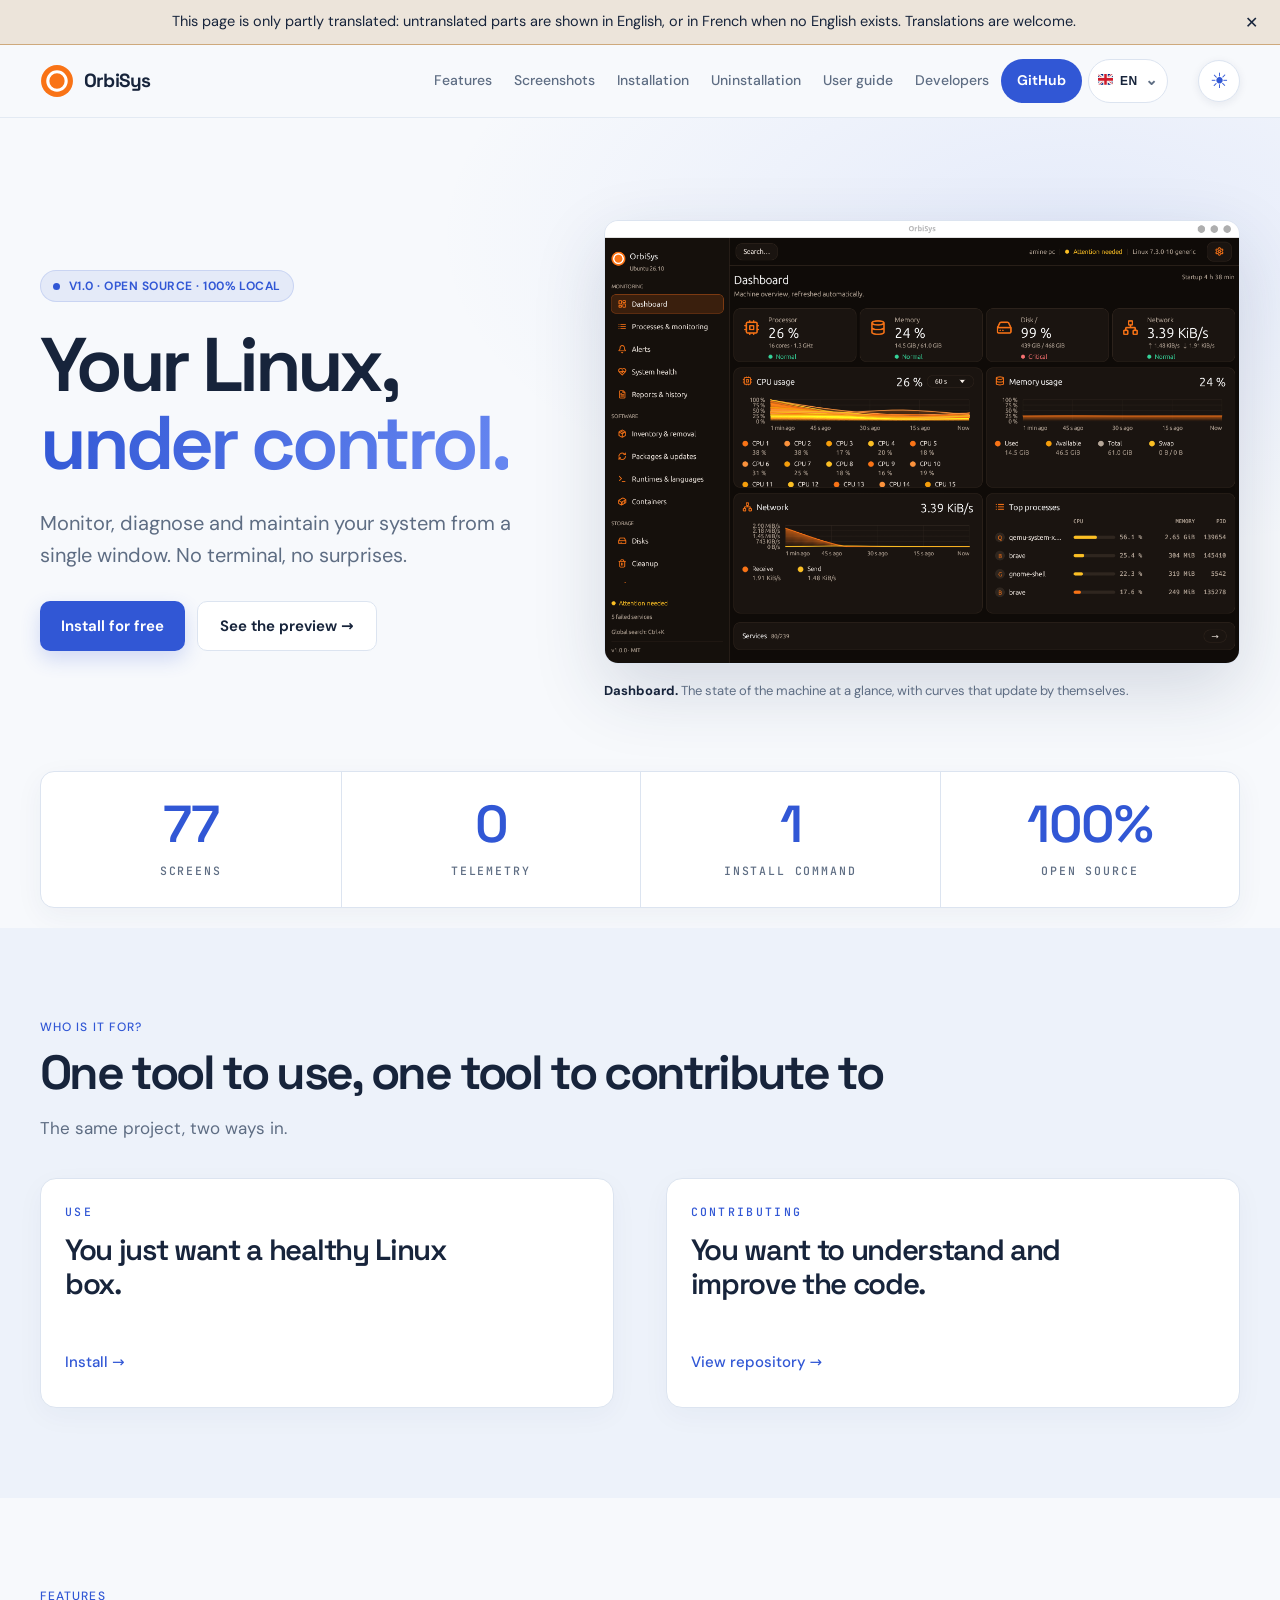
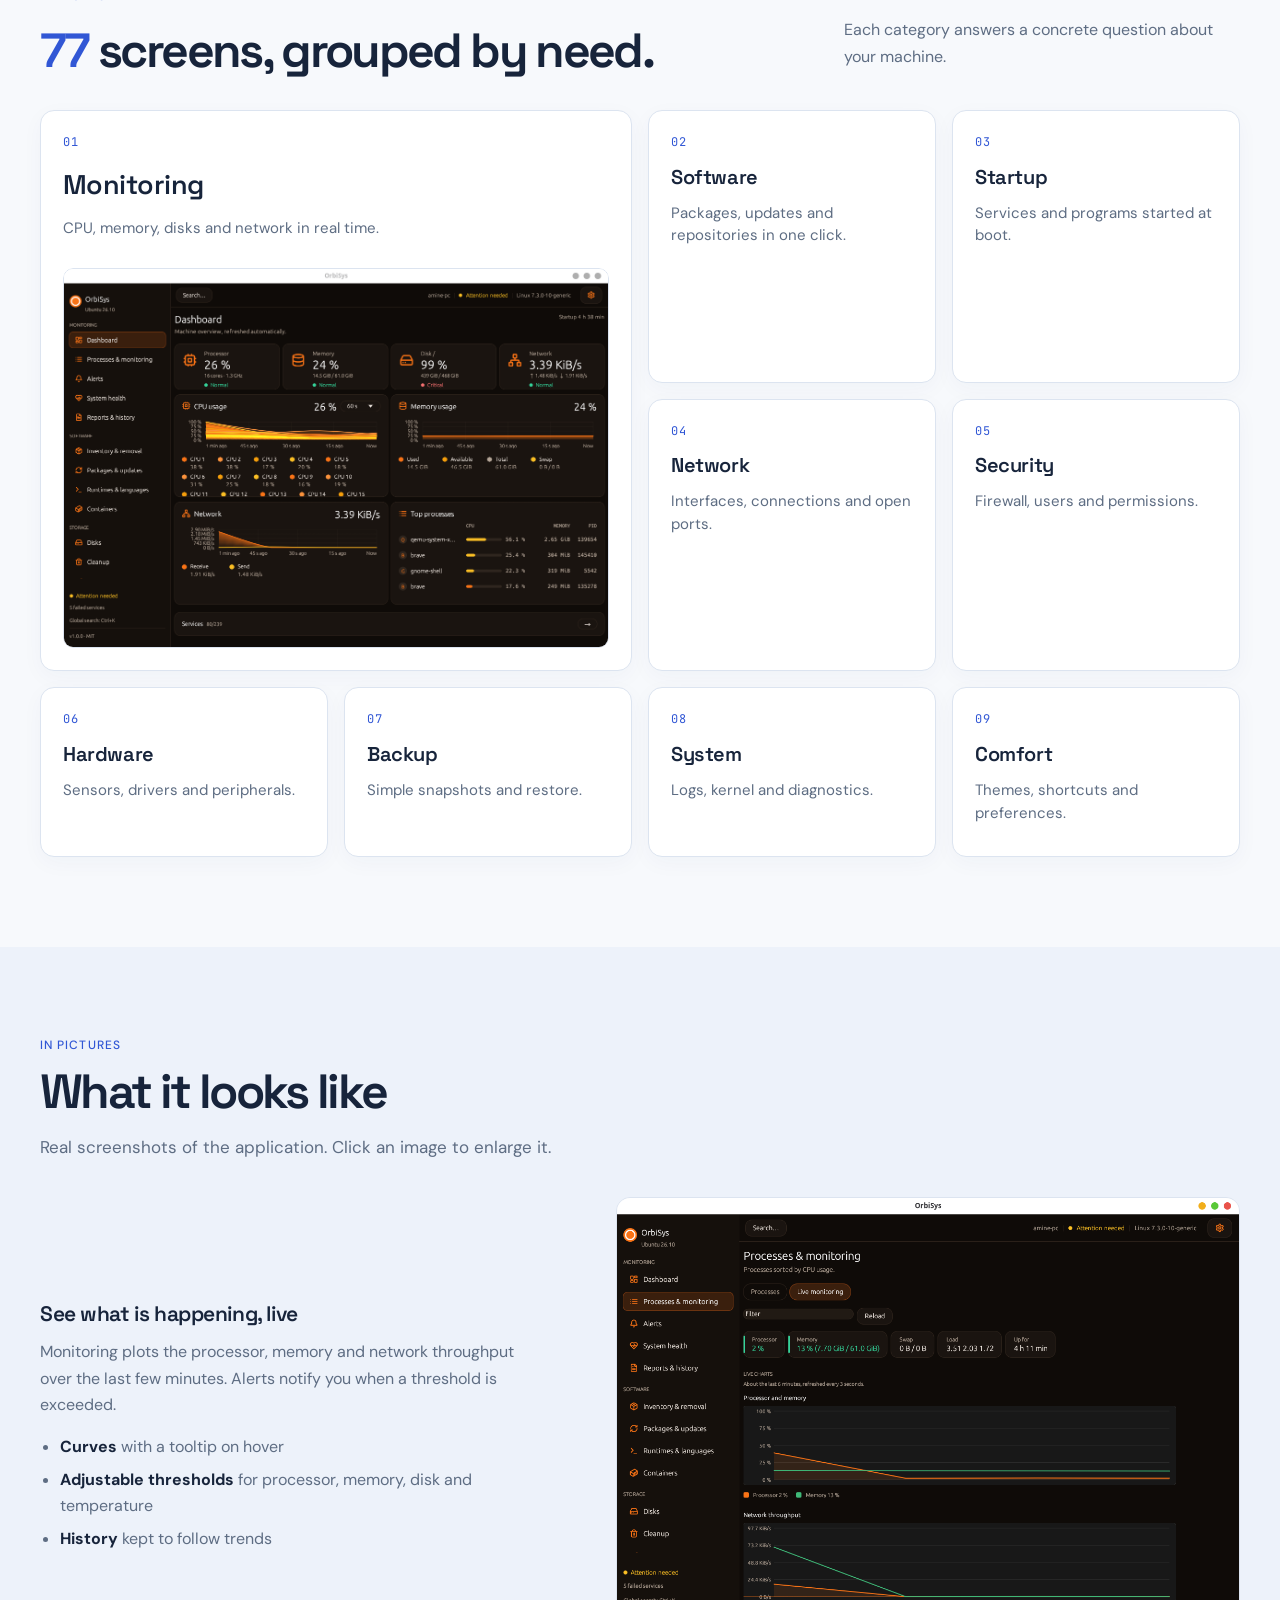
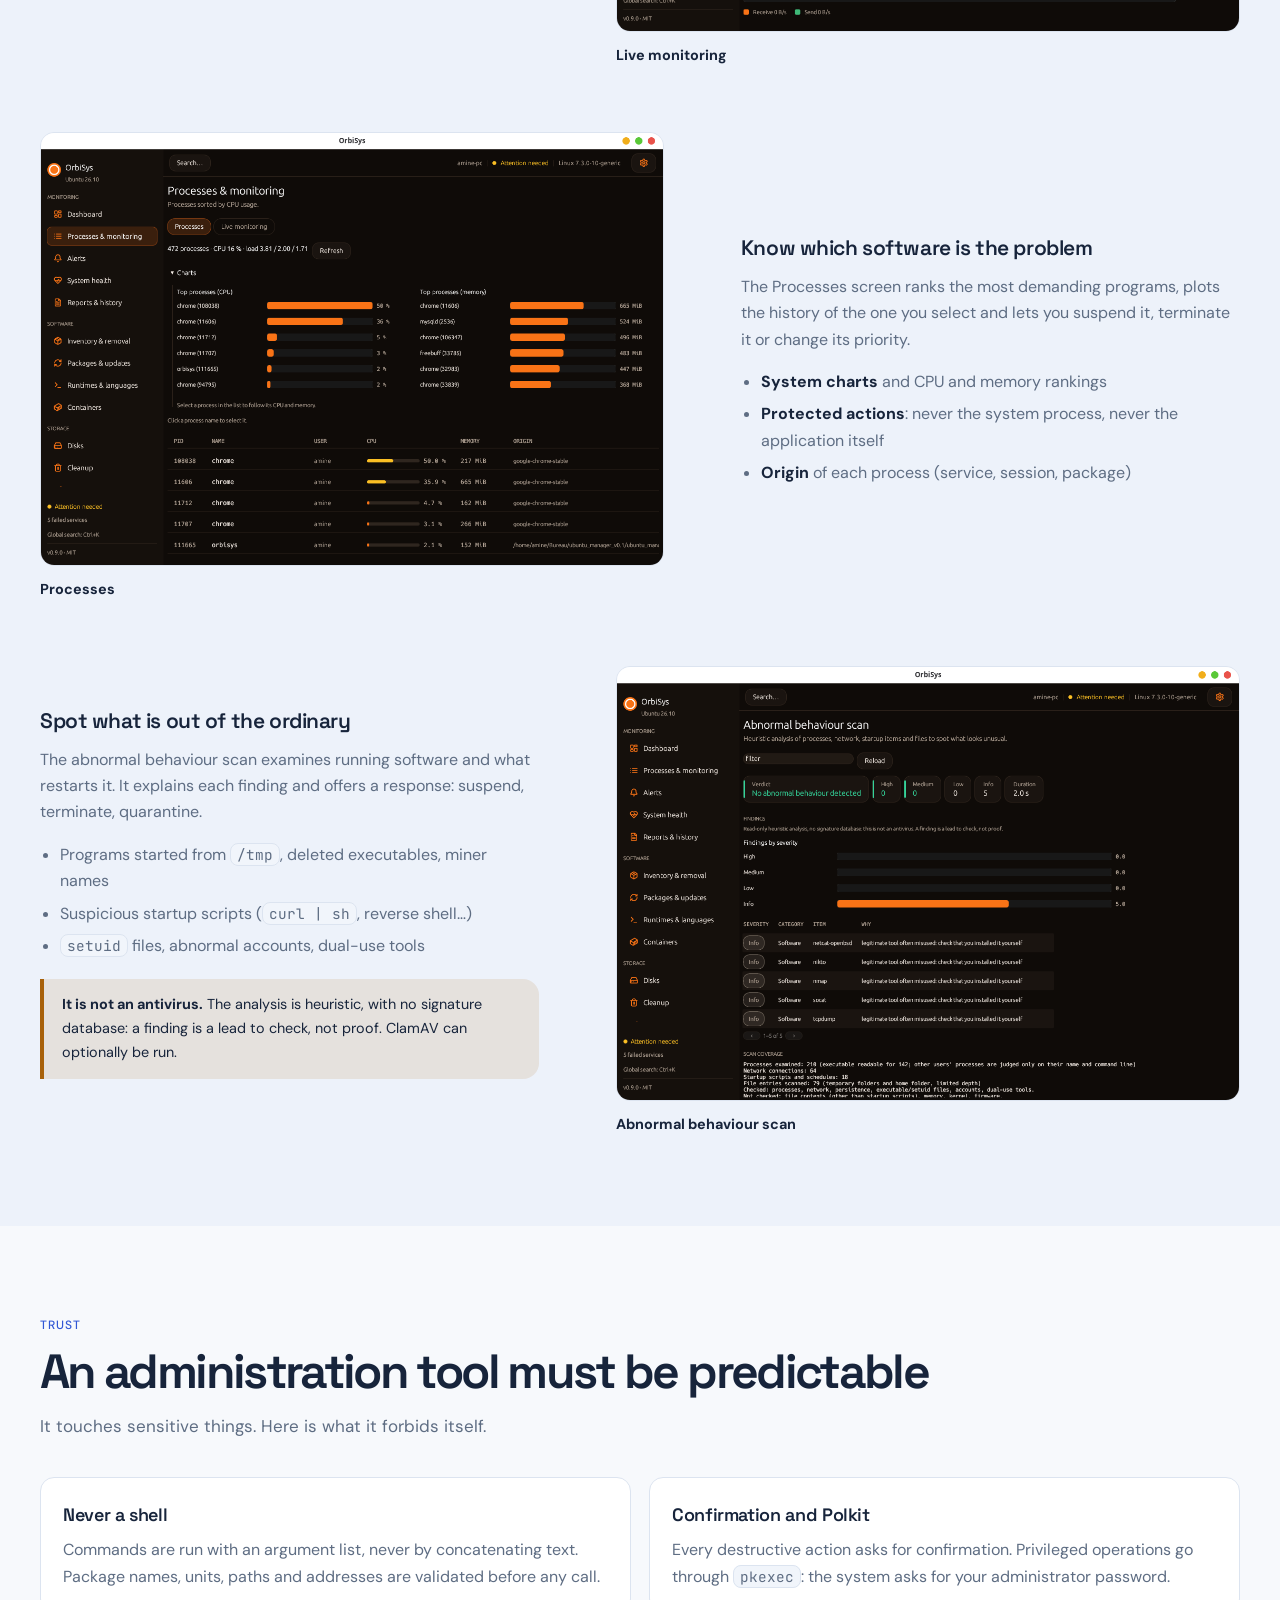
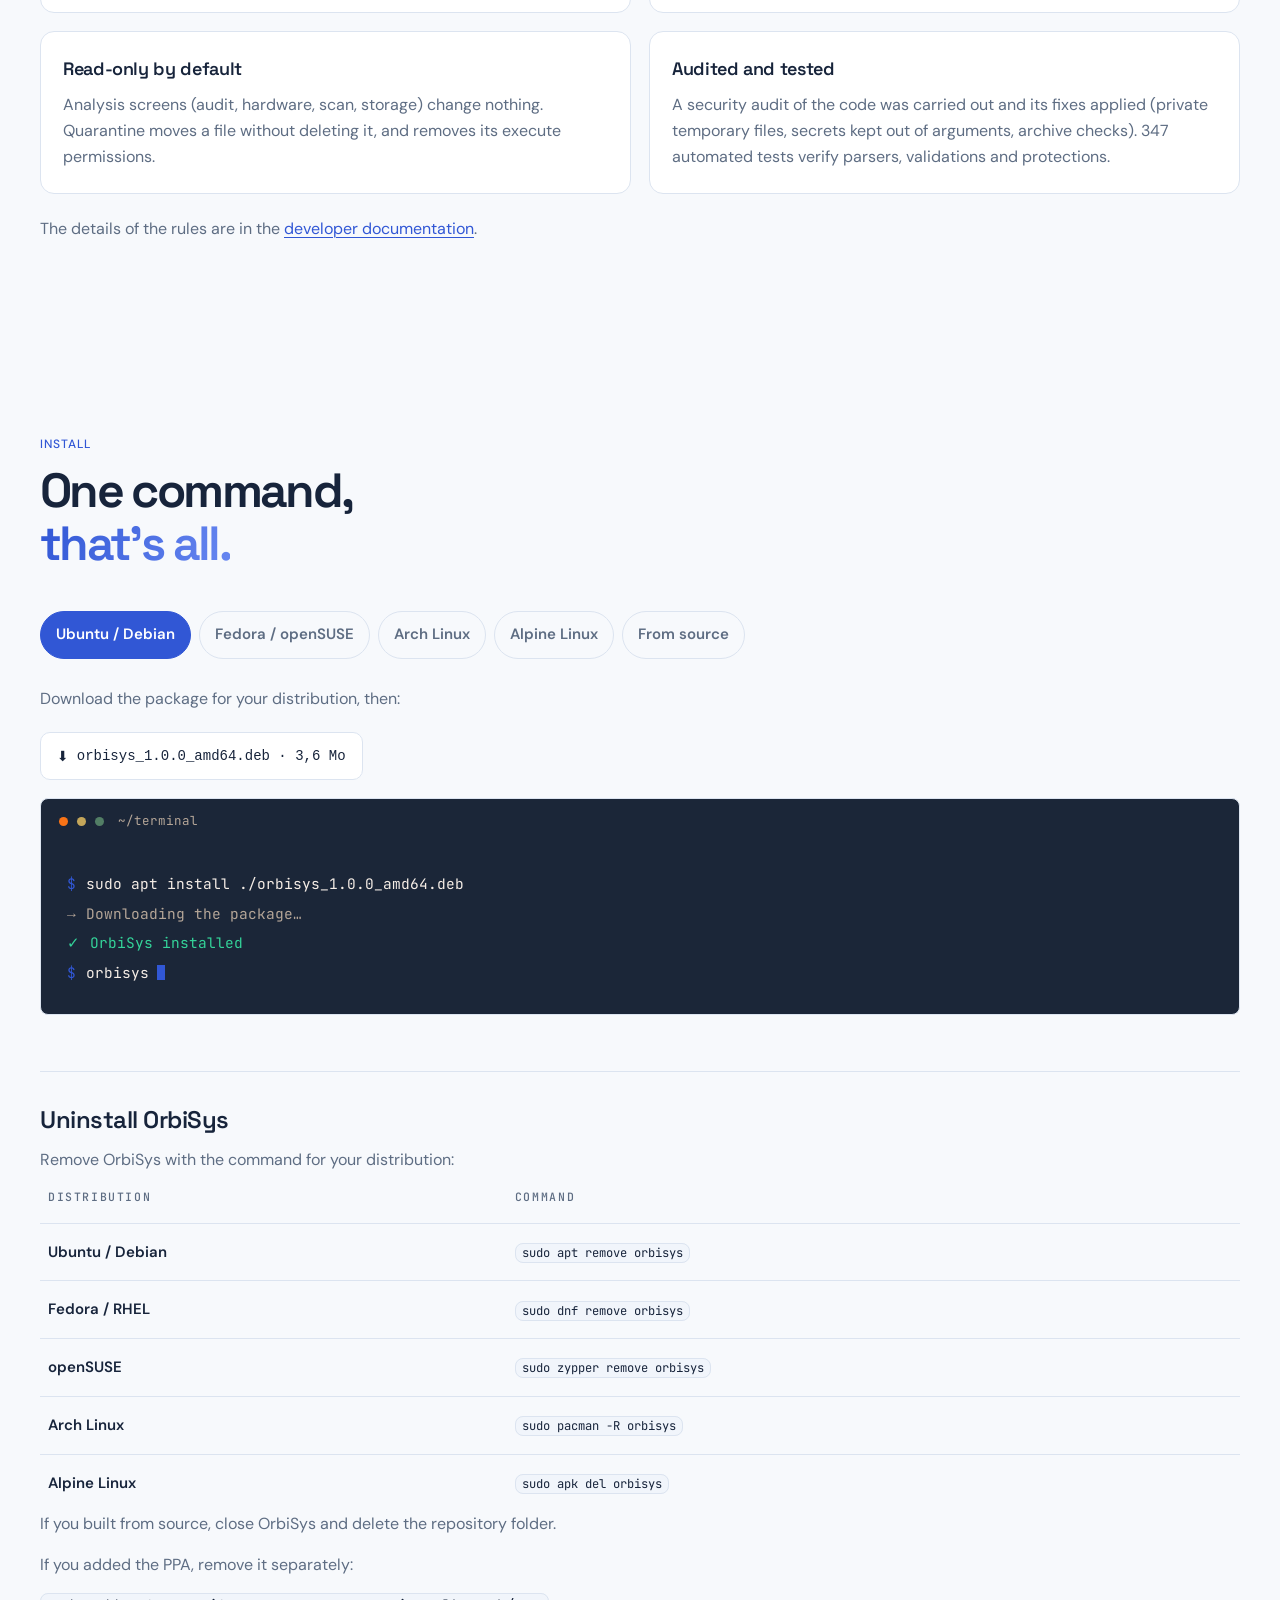
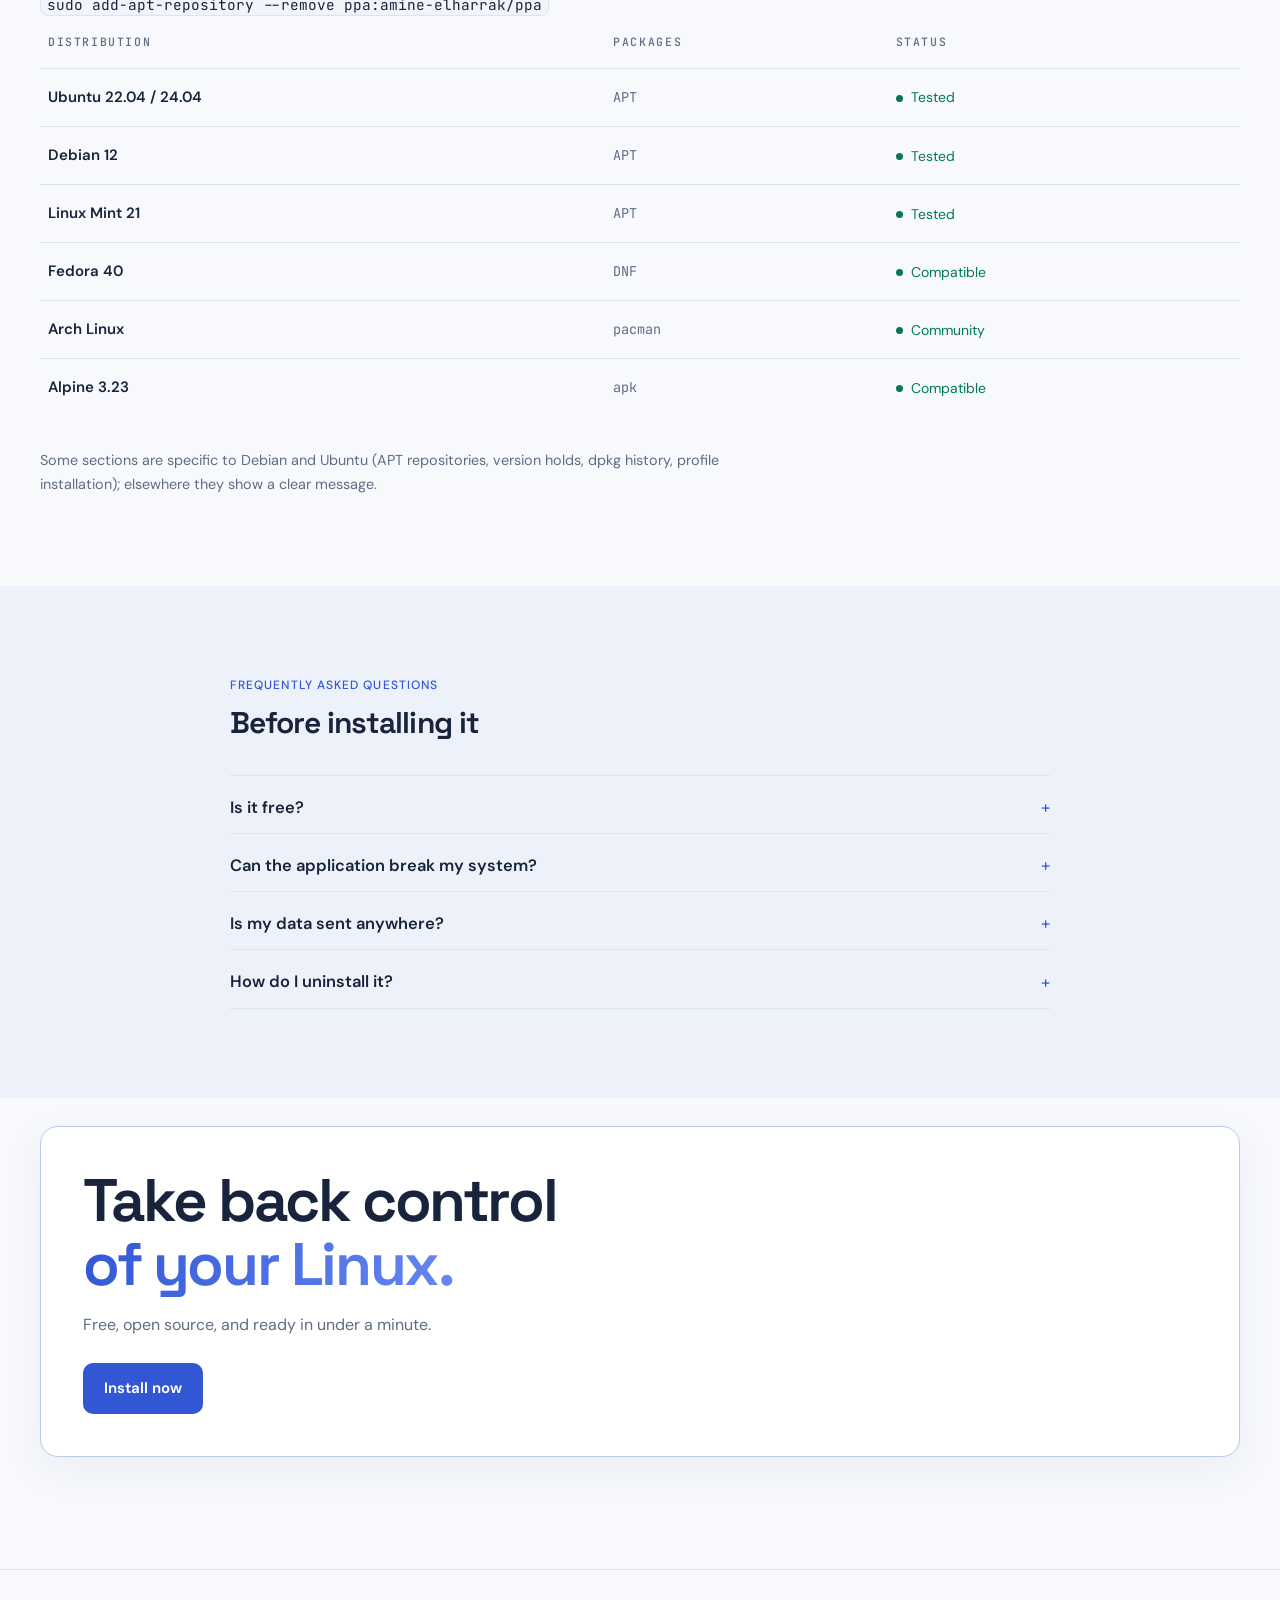
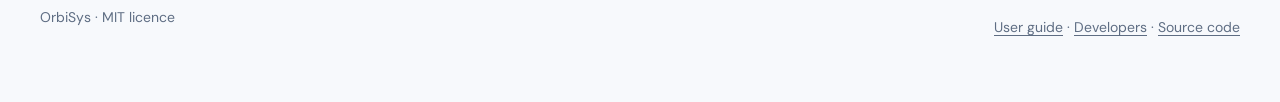
==== commit c18e1567: "feat: add social preview image for enhanced visibility" ====
--- a/docs/index.html
+++ b/docs/index.html
@@ -3,14 +3,28 @@
 <head>
 <meta charset="utf-8">
 <meta name="viewport" content="width=device-width, initial-scale=1">
-<title>OrbiSys — Votre Linux, sous contrôle</title>
-<meta name="description" content="OrbiSys : application libre en Rust pour surveiller, entretenir et sécuriser un poste Linux. Logiciels, processus, disques, réseau, sécurité, sauvegardes : 77 écrans, un seul binaire.">
+<title>OrbiSys — Your Linux, under control</title>
+<meta name="description" content="OrbiSys is a free, open-source Linux system manager built with Rust. Monitor hardware, manage software and services, review security, and maintain your system.">
 <meta name="theme-color" content="#fbfaf7">
 <!-- Les URL pointent vers https://github.com/aelharrak/orbisys (voir docs/README.md). -->
+<link rel="canonical" href="https://aelharrak.github.io/orbisys/">
 <meta property="og:type" content="website">
-<meta property="og:title" content="OrbiSys — Votre Linux, sous contrôle">
-<meta property="og:description" content="Surveillance en direct, scan des comportements anormaux, inventaire des logiciels, sauvegardes, sécurité : une application Linux libre, écrite en Rust.">
-<meta property="og:image" content="https://aelharrak.github.io/orbisys/assets/screens/dashboard.png">
+<meta property="og:site_name" content="OrbiSys">
+<meta property="og:locale" content="en_US">
+<meta property="og:url" content="https://aelharrak.github.io/orbisys/">
+<meta property="og:title" content="OrbiSys — Your Linux, under control">
+<meta property="og:description" content="Monitor, diagnose and maintain your Linux system with a free, open-source desktop app built with Rust.">
+<meta property="og:image" content="https://aelharrak.github.io/orbisys/assets/social-preview.png">
+<meta property="og:image:secure_url" content="https://aelharrak.github.io/orbisys/assets/social-preview.png">
+<meta property="og:image:type" content="image/png">
+<meta property="og:image:width" content="1200">
+<meta property="og:image:height" content="630">
+<meta property="og:image:alt" content="OrbiSys: your Linux, under control. Preview of the application dashboard.">
+<meta name="twitter:card" content="summary_large_image">
+<meta name="twitter:title" content="OrbiSys — Your Linux, under control">
+<meta name="twitter:description" content="Monitor, diagnose and maintain your Linux system with a free, open-source desktop app built with Rust.">
+<meta name="twitter:image" content="https://aelharrak.github.io/orbisys/assets/social-preview.png">
+<meta name="twitter:image:alt" content="Preview of the OrbiSys system dashboard">
 <link rel="icon" href="assets/logo.svg" type="image/svg+xml">
 <link rel="stylesheet" href="assets/style.css">
 <script src="assets/site.js"></script>
